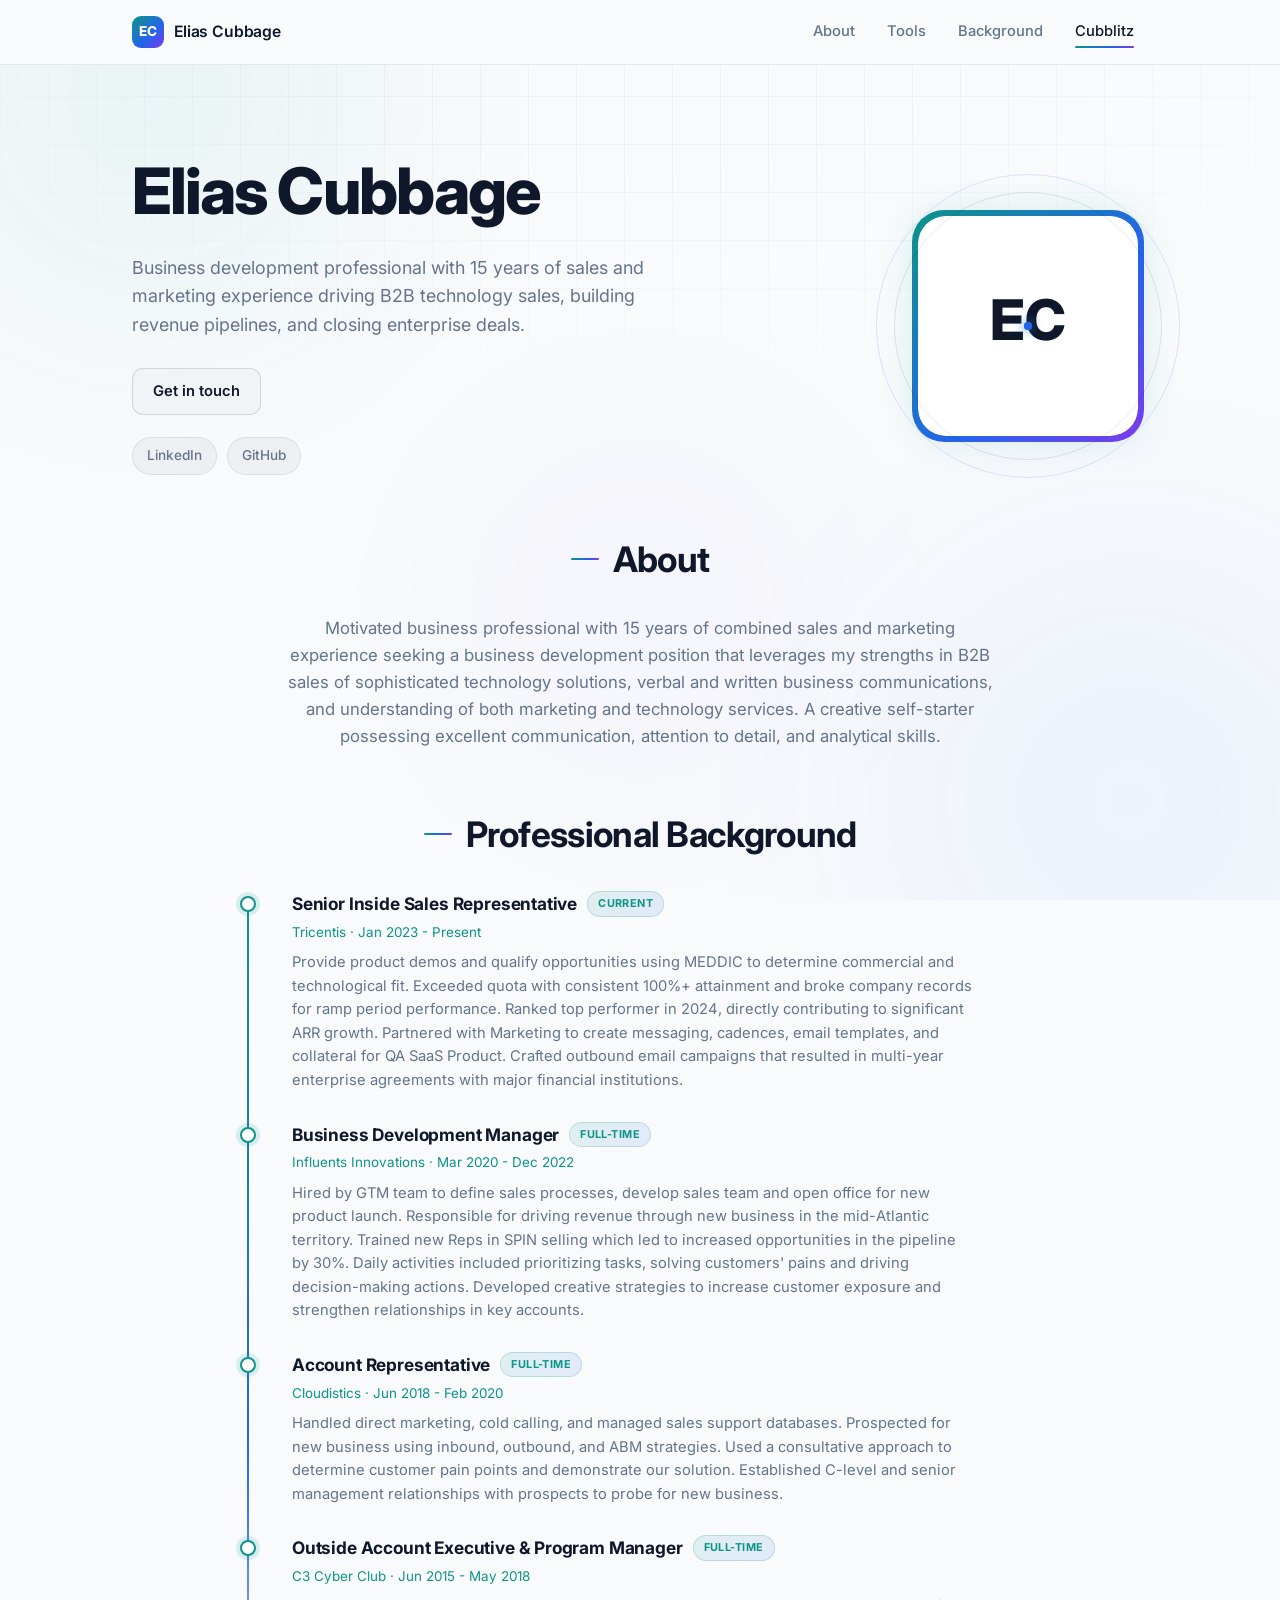
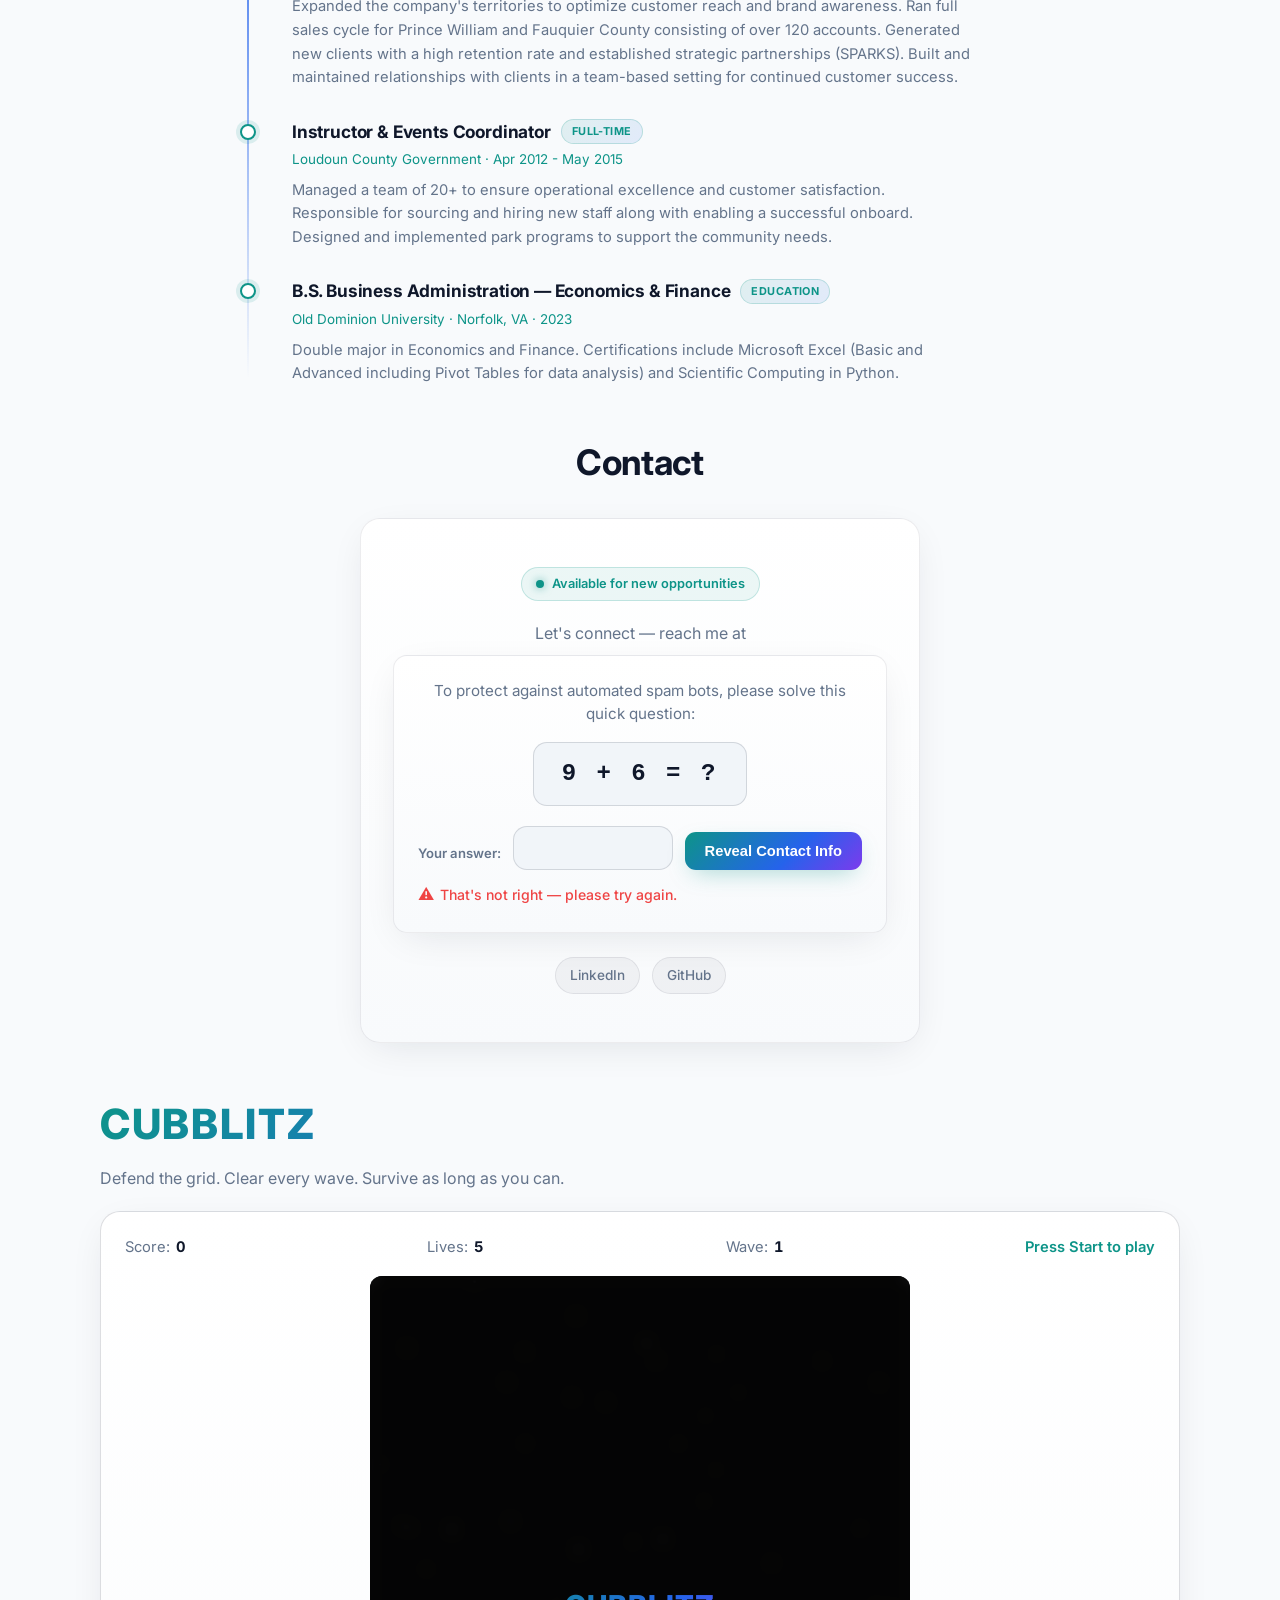
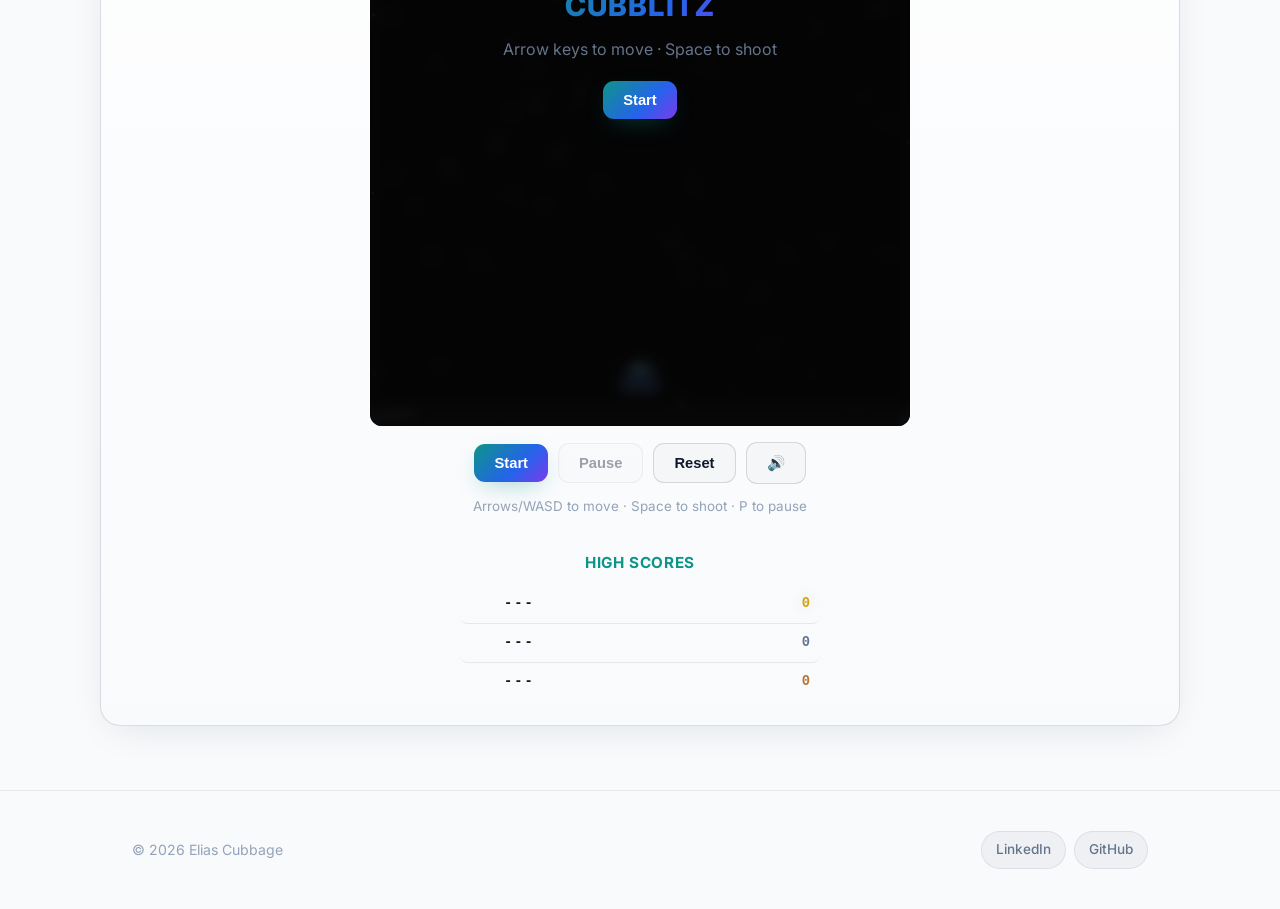
==== index.html @ fbbf0bde "Add Google Analytics 4 traffic tracking with GDPR consent banner - New analytics.js: GA4 tracking in" ====
<!doctype html>
<html lang="en">
<head>
  <meta charset="utf-8" />
  <meta name="viewport" content="width=device-width,initial-scale=1" />
  <meta http-equiv="Cache-Control" content="no-cache, no-store, must-revalidate" />
  <meta http-equiv="Pragma" content="no-cache" />
  <meta http-equiv="Expires" content="0" />
  <title>Elias Cubbage, Business Development & Sales Professional</title>
  <meta name="description" content="Elias Cubbage, business development professional with 15 years of B2B technology sales and marketing experience. Proven track record of quota attainment, pipeline growth, and enterprise deal closing." />
  <meta property="og:title" content="Elias Cubbage, Business Development & Sales Professional" />
  <meta property="og:description" content="Business development professional with 15 years of sales and marketing experience driving B2B technology sales, building revenue pipelines, and closing enterprise deals." />
  <meta property="og:type" content="website" />
  <meta property="og:url" content="https://eliascubbage.com" />
  <meta property="og:locale" content="en_US" />
  <meta name="twitter:card" content="summary" />
  <link rel="icon" type="image/svg+xml" href="data:image/svg+xml,%3Csvg xmlns='http://www.w3.org/2000/svg' viewBox='0 0 32 32'%3E%3Crect width='32' height='32' rx='6' fill='%230d9488'/%3E%3Ctext x='16' y='22' text-anchor='middle' font-family='Inter,system-ui,sans-serif' font-size='16' font-weight='700' fill='%23ffffff'%3EEC%3C/text%3E%3C/svg%3E" />
  <link href="https://fonts.googleapis.com/css2?family=Inter:wght@300;400;500;600;700;800;900&display=swap" rel="stylesheet">
  <script>history.scrollRestoration='manual';window.scrollTo(0,0);</script>
  <link rel="stylesheet" href="styles-cubblitz.css?v=13">
</head>
<body>
  <div class="cursor-dot" id="cursor-dot" aria-hidden="true"></div>
  <div class="cursor-ring" id="cursor-ring" aria-hidden="true"></div>
  <div class="spotlight" id="spotlight" aria-hidden="true"></div>
  <div class="scroll-progress" id="scroll-progress" aria-hidden="true"></div>
  <div class="bg-decor" aria-hidden="true">
    <div class="bg-mesh"></div>
    <div class="bg-glow glow-a"></div>
    <div class="bg-glow glow-b"></div>
    <div class="bg-glow glow-c"></div>
    <div class="bg-grid"></div>
    <div class="bg-noise"></div>
  </div>
  <header class="site-header">
    <div class="container header-inner">
      <a class="brand" href="/">
        <span class="brand-mark">EC</span>
        <span class="brand-name">Elias Cubbage</span>
      </a>
      <button id="nav-toggle" class="nav-toggle" aria-label="Toggle navigation">☰</button>
      <nav id="nav" class="nav">
        <a href="#about" data-nav>About</a>
        <a href="#stack" data-nav>Tools</a>
        <a href="#professional" data-nav>Background</a>
        <a href="#game" data-nav>Cubblitz</a>
      </nav>
    </div>
  </header>
  <main>
    <section class="hero">
      <div class="container hero-inner">
        <div class="hero-content">
          <h1>Elias Cubbage</h1>
          <p class="lead">Business development professional with 15 years of sales and marketing experience driving B2B technology sales, building revenue pipelines, and closing enterprise deals.</p>
          <p class="cta-row">
            <a class="btn ghost magnetic" href="#contact">Get in touch</a>
          </p>
          <p class="links-row">
            <a class="chip" href="https://www.linkedin.com/in/elias-cubbage/" target="_blank" rel="noopener">LinkedIn</a>
            <a class="chip" href="https://github.com/EliasCubbage" target="_blank" rel="noopener">GitHub</a>
          </p>
        </div>
        <div class="hero-visual" aria-hidden="true">
          <div class="monogram-ring">
            <div class="orbit orbit-1"></div>
            <div class="orbit orbit-2"></div>
            <div class="orbit-dot dot-1"></div>
            <div class="orbit-dot dot-2"></div>
            <svg width="220" height="220" viewBox="0 0 220 220" xmlns="http://www.w3.org/2000/svg">
              <rect width="220" height="220" rx="28" fill="#ffffff" />
              <text x="50%" y="50%" dominant-baseline="middle" text-anchor="middle" font-family="Inter, system-ui, -apple-system, 'Segoe UI', Roboto" font-size="56" font-weight="800" fill="#0f172a">EC</text>
            </svg>
          </div>
        </div>
      </div>
    </section>

    <section id="about" class="section container reveal">
      <h2 class="section-title">About</h2>
      <div class="about-grid">
        <div class="about-text">
          <p class="about-lead">Motivated business professional with 15 years of combined sales and marketing experience seeking a business development position that leverages my strengths in B2B sales of sophisticated technology solutions, verbal and written business communications, and understanding of both marketing and technology services. A creative self-starter possessing excellent communication, attention to detail, and analytical skills.</p>
        </div>
      </div>
    </section>

    <section id="professional" class="section container reveal">
      <h2 class="section-title">Professional Background</h2>
      <div class="cv-panel">
        <div class="cv-item">
          <div class="cv-marker"></div>
          <div class="cv-head">
            <h4>Senior Inside Sales Representative</h4>
            <span class="cv-badge">Current</span>
          </div>
          <p class="cv-meta"><em>Tricentis · Jan 2023 - Present</em></p>
          <p>Provide product demos and qualify opportunities using MEDDIC to determine commercial and technological fit. Exceeded quota with consistent 100%+ attainment and broke company records for ramp period performance. Ranked top performer in 2024, directly contributing to significant ARR growth. Partnered with Marketing to create messaging, cadences, email templates, and collateral for QA SaaS Product. Crafted outbound email campaigns that resulted in multi-year enterprise agreements with major financial institutions.</p>
        </div>
        <div class="cv-item">
          <div class="cv-marker"></div>
          <div class="cv-head">
            <h4>Business Development Manager</h4>
            <span class="cv-badge">Full-time</span>
          </div>
          <p class="cv-meta"><em>Influents Innovations · Mar 2020 - Dec 2022</em></p>
          <p>Hired by GTM team to define sales processes, develop sales team and open office for new product launch. Responsible for driving revenue through new business in the mid-Atlantic territory. Trained new Reps in SPIN selling which led to increased opportunities in the pipeline by 30%. Daily activities included prioritizing tasks, solving customers' pains and driving decision-making actions. Developed creative strategies to increase customer exposure and strengthen relationships in key accounts.</p>
        </div>
        <div class="cv-item">
          <div class="cv-marker"></div>
          <div class="cv-head">
            <h4>Account Representative</h4>
            <span class="cv-badge">Full-time</span>
          </div>
          <p class="cv-meta"><em>Cloudistics · Jun 2018 - Feb 2020</em></p>
          <p>Handled direct marketing, cold calling, and managed sales support databases. Prospected for new business using inbound, outbound, and ABM strategies. Used a consultative approach to determine customer pain points and demonstrate our solution. Established C-level and senior management relationships with prospects to probe for new business.</p>
        </div>
        <div class="cv-item">
          <div class="cv-marker"></div>
          <div class="cv-head">
            <h4>Outside Account Executive & Program Manager</h4>
            <span class="cv-badge">Full-time</span>
          </div>
          <p class="cv-meta"><em>C3 Cyber Club · Jun 2015 - May 2018</em></p>
          <p>Expanded the company's territories to optimize customer reach and brand awareness. Ran full sales cycle for Prince William and Fauquier County consisting of over 120 accounts. Generated new clients with a high retention rate and established strategic partnerships (SPARKS). Built and maintained relationships with clients in a team-based setting for continued customer success.</p>
        </div>
        <div class="cv-item">
          <div class="cv-marker"></div>
          <div class="cv-head">
            <h4>Instructor & Events Coordinator</h4>
            <span class="cv-badge">Full-time</span>
          </div>
          <p class="cv-meta"><em>Loudoun County Government · Apr 2012 - May 2015</em></p>
          <p>Managed a team of 20+ to ensure operational excellence and customer satisfaction. Responsible for sourcing and hiring new staff along with enabling a successful onboard. Designed and implemented park programs to support the community needs.</p>
        </div>
        <div class="cv-item">
          <div class="cv-marker"></div>
          <div class="cv-head">
            <h4>B.S. Business Administration — Economics & Finance</h4>
            <span class="cv-badge">Education</span>
          </div>
          <p class="cv-meta"><em>Old Dominion University · Norfolk, VA · 2023</em></p>
          <p>Double major in Economics and Finance. Certifications include Microsoft Excel (Basic and Advanced including Pivot Tables for data analysis) and Scientific Computing in Python.</p>
        </div>
      </div>
    </section>

    <section id="contact" class="section container reveal">
      <h2 class="section-title">Contact</h2>
      <div class="contact-card">
        <div class="contact-status"><span class="status-dot"></span>Available for new opportunities</div>
        <p class="contact-lead">Let's connect — reach me at</p>
        <div id="captcha-gate" class="captcha-gate">
          <p class="captcha-question">To protect against automated spam bots, please solve this quick question:</p>
          <div class="captcha-challenge" aria-live="polite">
            <span id="captcha-problem" class="captcha-problem"></span>
          </div>
          <form id="captcha-form" class="captcha-form" autocomplete="off" aria-label="Captcha verification">
            <label for="captcha-input" class="captcha-label">Your answer:</label>
            <input type="text" id="captcha-input" class="captcha-input" inputmode="numeric" autocomplete="off" aria-required="true" />
            <button type="submit" class="btn primary captcha-submit">Reveal Contact Info</button>
          </form>
          <p id="captcha-error" class="captcha-error" role="alert" hidden>That's not right — please try again.</p>
          <noscript>
            <p class="captcha-noscript">Enable JavaScript to view contact information, or reach out via <a href="https://www.linkedin.com/in/elias-cubbage/" target="_blank" rel="noopener">LinkedIn</a>.</p>
          </noscript>
        </div>
        <div id="contact-info" class="contact-info" hidden>
          <p class="contact-email"><span id="email-reveal"></span></p>
          <p class="contact-phone" id="contact-phone"></p>
        </div>
        <p class="cta-row">
          <a class="chip" href="https://www.linkedin.com/in/elias-cubbage/" target="_blank" rel="noopener">LinkedIn</a>
          <a class="chip" href="https://github.com/EliasCubbage" target="_blank" rel="noopener">GitHub</a>
        </p>
      </div>
    </section>

    <section id="game" class="section container reveal">
      <h2>CUBBLITZ</h2>
      <p>Defend the grid. Clear every wave. Survive as long as you can.</p>
      <div class="game-card">
        <div class="game-info">
          <div>Score: <span id="game-score">0</span></div>
          <div>Lives: <span id="game-lives">5</span></div>
          <div>Wave: <span id="game-level">1</span></div>
          <div id="game-status" class="game-status">Press Start to play</div>
        </div>
        <div class="canvas-wrap">
          <canvas id="game-canvas" width="360" height="500" aria-label="Cubblitz game"></canvas>
          <div id="game-overlay" class="game-overlay">
            <div class="overlay-content">
              <h3 id="overlay-title">CUBBLITZ</h3>
              <p id="overlay-text">Arrow keys to move · Space to shoot</p>
              <button id="overlay-btn" class="btn primary" type="button">Start</button>
            </div>
          </div>
          <div id="upgrade-picker" class="upgrade-picker">
            <div class="upgrade-picker-bg"></div>
            <div class="upgrade-picker-inner">
              <h3 class="upgrade-picker-title">CHOOSE AN UPGRADE</h3>
              <div class="upgrade-cards" id="upgrade-cards">
                <div class="upgrade-card" data-upgrade-idx="0">
                  <div class="upgrade-card-icon" id="uc-icon-0">⚡</div>
                  <div class="upgrade-card-name" id="uc-name-0">Rapid Fire</div>
                  <div class="upgrade-card-desc" id="uc-desc-0">Fire faster</div>
                  <div class="upgrade-card-level" id="uc-level-0"></div>
                </div>
                <div class="upgrade-card" data-upgrade-idx="1">
                  <div class="upgrade-card-icon" id="uc-icon-1">✦</div>
                  <div class="upgrade-card-name" id="uc-name-1">Spread Shot</div>
                  <div class="upgrade-card-desc" id="uc-desc-1">Extra bullets</div>
                  <div class="upgrade-card-level" id="uc-level-1"></div>
                </div>
                <div class="upgrade-card" data-upgrade-idx="2">
                  <div class="upgrade-card-icon" id="uc-icon-2">🛡</div>
                  <div class="upgrade-card-name" id="uc-name-2">Shield</div>
                  <div class="upgrade-card-desc" id="uc-desc-2">+1 shield HP</div>
                  <div class="upgrade-card-level" id="uc-level-2"></div>
                </div>
              </div>
              <p class="upgrade-picker-hint">← → to select · Space to confirm · or click a card</p>
            </div>
          </div>
        </div>
        <div class="game-controls">
          <button id="game-start" class="btn primary" type="button">Start</button>
          <button id="game-pause" class="btn ghost" type="button" disabled>Pause</button>
          <button id="game-reset" class="btn ghost" type="button">Reset</button>
          <button id="game-mute" class="btn ghost" type="button" aria-label="Toggle sound">🔊</button>
        </div>
        <p class="game-instructions">Arrows/WASD to move · Space to shoot · P to pause</p>
        <div class="touch-controls" id="touch-controls">
          <button class="touch-btn" id="touch-left" type="button" aria-label="Move left">◀</button>
          <button class="touch-btn touch-fire" id="touch-fire" type="button" aria-label="Fire">⦿</button>
          <button class="touch-btn" id="touch-right" type="button" aria-label="Move right">▶</button>
        </div>
        <div class="highscores" id="highscores">
          <h3>High Scores</h3>
          <ol id="highscore-list">
            <li><span class="hs-place"></span><span class="hs-initials">---</span><span class="hs-score">0</span></li>
            <li><span class="hs-place"></span><span class="hs-initials">---</span><span class="hs-score">0</span></li>
            <li><span class="hs-place"></span><span class="hs-initials">---</span><span class="hs-score">0</span></li>
          </ol>
        </div>
        <div id="initials-overlay" class="initials-overlay" hidden>
          <div class="initials-dialog">
            <p>New High Score!</p>
            <p>Enter your initials:</p>
            <input type="text" id="initials-input" maxlength="4" pattern="[A-Za-z0-9]{1,4}" autocomplete="off" />
            <button id="initials-submit" class="btn primary" type="button">Save</button>
          </div>
        </div>
      </div>
    </section>
  </main>
  <footer class="site-footer">
    <div class="container footer-inner">
      <p class="footer-copy">© <span id="year"></span> Elias Cubbage</p>
      <p class="footer-links">
        <a class="chip" href="https://www.linkedin.com/in/elias-cubbage/" target="_blank" rel="noopener">LinkedIn</a>
        <a class="chip" href="https://github.com/EliasCubbage" target="_blank" rel="noopener">GitHub</a>
      </p>
    </div>
  </footer>
  <script src="config.js?v=3"></script>
  <script src="app-cubblitz.js?v=8"></script>
  <script src="analytics.js?v=1"></script>
  <script>
    (function() {
      'use strict';

      // Contact info obfuscation (char codes — not in plain HTML)
      var EMAIL_CODES = [101,108,105,97,115,46,99,117,98,98,97,103,101,64,103,109,97,105,108,46,99,111,109];
      var PHONE_CODES = [49,55,48,51,56,54,51,56,53,55,53];

      var emailStr = String.fromCharCode.apply(null, EMAIL_CODES);
      var phoneStr  = String.fromCharCode.apply(null, PHONE_CODES);

      var gate      = document.getElementById('captcha-gate');
      var info      = document.getElementById('contact-info');
      var emailEl   = document.getElementById('email-reveal');
      var phoneEl   = document.getElementById('contact-phone');
      var problemEl = document.getElementById('captcha-problem');
      var inputEl   = document.getElementById('captcha-input');
      var formEl    = document.getElementById('captcha-form');
      var errorEl   = document.getElementById('captcha-error');

      if (!gate || !info) return;

      var captchaA = 0, captchaB = 0, captchaAnswer = 0;

      function generateCaptcha() {
        captchaA = Math.floor(Math.random() * 13) + 3;   // 3–15
        captchaB = Math.floor(Math.random() * 13) + 3;   // 3–15
        captchaAnswer = captchaA + captchaB;
        problemEl.textContent = captchaA + ' + ' + captchaB + ' = ?';
      }

      function revealContact() {
        if (emailEl) {
          emailEl.innerHTML = '<a href="mailto:' + emailStr + '">' + emailStr + '</a>';
        }
        if (phoneEl) {
          var formatted = '(' + phoneStr.substring(1, 4) + ') ' + phoneStr.substring(4, 7) + '-' + phoneStr.substring(7);
          phoneEl.innerHTML = '<a href="tel:+' + phoneStr + '">' + formatted + '</a>';
        }
        gate.setAttribute('hidden', '');
        info.removeAttribute('hidden');
        try { sessionStorage.setItem('captchaPassed', '1'); } catch (e) {}
      }

      function showGate() {
        gate.removeAttribute('hidden');
        info.setAttribute('hidden', '');
        generateCaptcha();
        if (inputEl) { inputEl.value = ''; }
        if (errorEl) errorEl.setAttribute('hidden', '');
      }

      // Check sessionStorage — skip captcha if already passed this session
      try {
        if (sessionStorage.getItem('captchaPassed') === '1') {
          revealContact();
        } else {
          showGate();
        }
      } catch (e) {
        showGate();
      }

      // Form submit handler
      if (formEl) {
        formEl.addEventListener('submit', function(e) {
          e.preventDefault();
          var val = parseInt(inputEl.value.trim(), 10);
          if (val === captchaAnswer) {
            revealContact();
          } else {
            if (errorEl) errorEl.removeAttribute('hidden');
            generateCaptcha();
            if (inputEl) { inputEl.value = ''; inputEl.focus({preventScroll:true}); }
          }
        });
      }
    })();
  </script>
</body>
</html>
---- styles-cubblitz.css ----
/* ============================================================
   Elias Cubbage — Portfolio
   Bright, professional light theme with teal→blue accent
   Enhanced: scroll progress, stats, filters, marquee
   ============================================================ */

:root{
  --bg:#f8fafc;
  --bg-2:#f1f5f9;
  --card:#ffffff;
  --card-2:#f8fafc;
  --muted:#64748b;
  --muted-2:#94a3b8;
  --text:#0f172a;
  --accent:#0d9488;
  --accent-2:#2563eb;
  --accent-3:#7c3aed;
  --accent-grad:linear-gradient(135deg,#0d9488 0%,#2563eb 60%,#7c3aed 100%);
  --accent-grad-soft:linear-gradient(135deg,rgba(13,148,136,0.1),rgba(37,99,235,0.1));
  --border:rgba(15,23,42,0.08);
  --border-strong:rgba(15,23,42,0.14);
  --radius:14px;
  --radius-lg:20px;
  --shadow:0 10px 40px -12px rgba(15,23,42,0.12);
  --shadow-glow:0 0 40px -8px rgba(13,148,136,0.2);
  --ease:cubic-bezier(0.22,1,0.36,1);
}

*{box-sizing:border-box}
html{scroll-behavior:smooth}
html,body{height:100%}
body{
  margin:0;
  font-family:Inter,system-ui,-apple-system,'Segoe UI',Roboto,Helvetica,Arial;
  background:var(--bg);
  color:var(--text);
  line-height:1.6;
  -webkit-font-smoothing:antialiased;
  text-rendering:optimizeLegibility;
  overflow-x:hidden;
}

/* ===== Scroll progress bar ===== */
.scroll-progress{
  position:fixed;top:0;left:0;height:3px;width:0;z-index:100;
  background:var(--accent-grad);
  box-shadow:0 0 12px rgba(13,148,136,0.5);
  transition:width 0.1s linear;
}

/* ===== Background decoration ===== */
.bg-decor{position:fixed;inset:0;z-index:-1;pointer-events:none;overflow:hidden}
.bg-glow{position:absolute;border-radius:50%;filter:blur(120px);opacity:0.4}
.glow-a{width:600px;height:600px;top:-200px;left:-150px;background:radial-gradient(circle,rgba(13,148,136,0.25),transparent 70%);animation:floatA 18s ease-in-out infinite}
.glow-b{width:700px;height:700px;bottom:-250px;right:-200px;background:radial-gradient(circle,rgba(37,99,235,0.22),transparent 70%);animation:floatB 22s ease-in-out infinite}
.glow-c{width:500px;height:500px;top:40%;left:50%;transform:translateX(-50%);background:radial-gradient(circle,rgba(124,58,237,0.12),transparent 70%);animation:floatC 26s ease-in-out infinite}
.bg-grid{position:absolute;inset:0;background-image:linear-gradient(rgba(15,23,42,0.04) 1px,transparent 1px),linear-gradient(90deg,rgba(15,23,42,0.04) 1px,transparent 1px);background-size:48px 48px;mask-image:radial-gradient(ellipse 80% 60% at 50% 0%,#000 30%,transparent 80%);-webkit-mask-image:radial-gradient(ellipse 80% 60% at 50% 0%,#000 30%,transparent 80%)}
@keyframes floatA{0%,100%{transform:translate(0,0)}50%{transform:translate(60px,40px)}}
@keyframes floatB{0%,100%{transform:translate(0,0)}50%{transform:translate(-50px,-30px)}}
@keyframes floatC{0%,100%{transform:translate(-50%,0)}50%{transform:translate(-50%,-40px)}}

/* ===== Layout ===== */
.container{max-width:1080px;margin:0 auto;padding:0 32px}
.section{padding:24px 0}
@media (max-width:600px){.section{padding:16px 0}.container{padding:0 20px}}

/* ===== Header ===== */
.site-header{
  position:sticky;top:0;z-index:50;
  background:#f8fafc;
  border-bottom:1px solid var(--border);
}
.header-inner{display:flex;align-items:center;justify-content:space-between;height:64px}
.brand{display:flex;align-items:center;gap:10px;text-decoration:none;color:var(--text)}
.brand-mark{
  display:inline-flex;align-items:center;justify-content:center;
  width:32px;height:32px;border-radius:9px;
  background:var(--accent-grad);color:#fff;font-weight:800;font-size:0.85rem;letter-spacing:0.5px;
}
.brand-name{font-weight:600;font-size:0.98rem;letter-spacing:-0.01em}
@media (max-width:520px){.brand-name{display:none}}

.nav{display:flex;gap:4px;align-items:center}
.nav a{
  position:relative;color:var(--muted);text-decoration:none;font-size:0.92rem;font-weight:500;
  padding:8px 14px;border-radius:8px;transition:color 0.25s var(--ease),background 0.25s var(--ease);
}
.nav a:hover{color:var(--text);background:rgba(15,23,42,0.05)}
.nav a::after{content:"";position:absolute;left:14px;right:14px;bottom:4px;height:1.5px;background:var(--accent-grad);transform:scaleX(0);transform-origin:left;transition:transform 0.3s var(--ease);border-radius:2px}
.nav a:hover::after{transform:scaleX(1)}
.nav a.active{color:var(--text)}
.nav a.active::after{transform:scaleX(1)}
.nav-toggle{display:none;background:transparent;border:0;color:var(--muted);font-size:1.4rem;cursor:pointer;padding:4px 8px;border-radius:8px}
.nav-toggle:hover{color:var(--text);background:rgba(15,23,42,0.05)}

/* ===== Hero ===== */
.hero{padding:88px 0 24px}
.hero-inner{display:flex;gap:48px;align-items:center}
.hero-content{flex:1;min-width:0}
.hero h1{
  font-size:clamp(2.4rem,6vw,4rem);font-weight:800;letter-spacing:-0.03em;line-height:1.2;
  margin:0 0 24px;
  color:#0f172a;
}
.lead{color:var(--muted);font-size:1.12rem;max-width:540px;margin:0 0 28px}
.cta-row{display:flex;gap:12px;flex-wrap:wrap;margin:0 0 22px}
.links-row{display:flex;gap:10px;flex-wrap:wrap;margin:0 0 24px}

/* ===== Buttons & chips ===== */
.btn{
  display:inline-flex;align-items:center;justify-content:center;
  padding:11px 20px;border-radius:11px;
  background:transparent;color:var(--text);text-decoration:none;font-weight:600;font-size:0.92rem;
  border:1px solid var(--border-strong);cursor:pointer;
  transition:transform 0.2s var(--ease),background 0.25s var(--ease),border-color 0.25s var(--ease),box-shadow 0.25s var(--ease);
}
.btn:hover{transform:translateY(-2px);border-color:rgba(15,23,42,0.22);background:rgba(15,23,42,0.04)}
.btn.primary{
  background:var(--accent-grad);border:0;color:#fff;font-weight:700;
  box-shadow:0 8px 24px -8px rgba(13,148,136,0.4);
}
.btn.primary:hover{box-shadow:0 12px 32px -8px rgba(13,148,136,0.55);transform:translateY(-2px)}
.btn.ghost{border:1px solid var(--border-strong);background:rgba(15,23,42,0.02)}
.btn:disabled{opacity:0.4;cursor:not-allowed;transform:none}
.chip{
  display:inline-flex;align-items:center;
  padding:7px 14px;border-radius:999px;
  background:rgba(15,23,42,0.04);border:1px solid var(--border);
  color:var(--muted);text-decoration:none;font-size:0.85rem;font-weight:500;
  transition:color 0.25s var(--ease),border-color 0.25s var(--ease),background 0.25s var(--ease),transform 0.2s var(--ease);
}
.chip:hover{color:var(--text);border-color:rgba(13,148,136,0.4);background:rgba(13,148,136,0.06);transform:translateY(-1px)}

/* magnetic buttons */
.magnetic{transition:transform 0.2s var(--ease)}

/* ===== Hero visual ===== */
.hero-visual{flex:0 0 240px;display:flex;align-items:center;justify-content:center}
.monogram-ring{position:relative;border-radius:32px;padding:6px;background:var(--accent-grad);box-shadow:var(--shadow-glow);animation:pulseRing 6s ease-in-out infinite}
.monogram-ring svg{display:block;border-radius:26px}
.orbit{position:absolute;border-radius:50%;border:1px solid rgba(15,23,42,0.1);pointer-events:none}
.orbit-1{inset:-18px;animation:spin 16s linear infinite}
.orbit-2{inset:-36px;border-color:rgba(37,99,235,0.15);animation:spin 24s linear infinite reverse}
.orbit-dot{position:absolute;top:50%;left:50%;width:8px;height:8px;margin:-4px 0 0 -4px;border-radius:50%;background:var(--accent);box-shadow:0 0 12px rgba(13,148,136,0.6)}
.dot-1{animation:orbitSpin1 16s linear infinite}
.dot-2{background:var(--accent-2);box-shadow:0 0 12px rgba(37,99,235,0.6);animation:orbitSpin2 24s linear infinite reverse}
@keyframes spin{to{transform:rotate(360deg)}}
@keyframes orbitSpin1{from{transform:rotate(0deg) translateX(128px) rotate(0deg)}to{transform:rotate(360deg) translateX(128px) rotate(-360deg)}}
@keyframes orbitSpin2{from{transform:rotate(0deg) translateX(146px) rotate(0deg)}to{transform:rotate(360deg) translateX(146px) rotate(-360deg)}}
@keyframes pulseRing{0%,100%{box-shadow:0 0 40px -8px rgba(13,148,136,0.2)}50%{box-shadow:0 0 60px -6px rgba(37,99,235,0.3)}}
@media (max-width:800px){.hero-visual{flex:0 0 180px}.monogram-ring svg{width:180px;height:180px}}
@media (max-width:520px){.hero-visual{flex:0 0 140px}.monogram-ring svg{width:140px;height:140px}.orbit-1{inset:-12px}.orbit-2{inset:-24px}}

/* ===== Section titles ===== */
.section-title{
  font-size:clamp(1.6rem,3.5vw,2.2rem);font-weight:700;letter-spacing:-0.02em;
  margin:0 0 28px;display:flex;align-items:center;gap:14px;
}
.section-title::before{content:"";width:28px;height:2px;border-radius:2px;background:var(--accent-grad);flex:0 0 28px}

/* ===== Stats band ===== */
.stats-band{
  display:grid;grid-template-columns:repeat(4,1fr);gap:16px;
  padding:0 32px 8px;
}
.stat-card{
  display:flex;flex-direction:column;gap:4px;
  padding:22px 20px;border-radius:var(--radius);
  background:linear-gradient(180deg,var(--card),var(--card-2));
  border:1px solid var(--border);
  box-shadow:var(--shadow);
  transition:transform 0.3s var(--ease),border-color 0.3s var(--ease),box-shadow 0.3s var(--ease);
}
.stat-card:hover{transform:translateY(-4px);border-color:rgba(13,148,136,0.25);box-shadow:0 14px 48px -12px rgba(15,23,42,0.18)}
.stat-num{font-size:clamp(1.6rem,3vw,2.2rem);font-weight:800;letter-spacing:-0.02em;background:var(--accent-grad);-webkit-background-clip:text;background-clip:text;-webkit-text-fill-color:transparent;font-variant-numeric:tabular-nums}
.stat-label{font-size:0.92rem;font-weight:600;color:var(--text)}
.stat-sub{font-size:0.78rem;color:var(--muted-2)}
@media (max-width:760px){.stats-band{grid-template-columns:repeat(2,1fr)}}
@media (max-width:440px){.stats-band{grid-template-columns:1fr}}

/* ===== About ===== */
#about{display:flex;flex-direction:column;justify-content:center;align-items:center;padding:8px 0}
.about-grid{display:grid;grid-template-columns:1fr;gap:40px;align-items:start;max-width:800px;margin:0 auto}
@media (max-width:860px){.about-grid{grid-template-columns:1fr;gap:28px}}
.about-lead{color:var(--muted);font-size:1.05rem;max-width:720px;margin:0 auto 24px;text-align:center}
.about-text{text-align:center}
.skills{display:flex;gap:10px;flex-wrap:wrap;list-style:none;padding:0;margin:0}
.skills li{
  display:inline-flex;align-items:center;gap:8px;
  padding:8px 14px;border-radius:10px;
  background:var(--card);border:1px solid var(--border);
  color:var(--text);font-size:0.88rem;font-weight:500;
  box-shadow:0 2px 8px -4px rgba(15,23,42,0.08);
  transition:border-color 0.25s var(--ease),transform 0.2s var(--ease),box-shadow 0.25s var(--ease);
}
.skills li:hover{border-color:rgba(13,148,136,0.35);transform:translateY(-2px);box-shadow:0 6px 16px -4px rgba(13,148,136,0.2)}
.skill-dot{width:7px;height:7px;border-radius:50%;background:var(--accent-grad);box-shadow:0 0 8px rgba(13,148,136,0.4)}


/* ===== Tech Stack ===== */
.marquee{overflow:hidden;margin:0 0 32px;mask-image:linear-gradient(90deg,transparent,#000 8%,#000 92%,transparent);-webkit-mask-image:linear-gradient(90deg,transparent,#000 8%,#000 92%,transparent)}
.marquee-track{display:flex;align-items:center;gap:18px;width:max-content;animation:marquee 28s linear infinite}
.marquee-item{font-size:1.1rem;font-weight:700;color:var(--muted);white-space:nowrap;letter-spacing:-0.01em}
.marquee-dot{color:var(--accent);font-size:0.9rem}
@keyframes marquee{to{transform:translateX(-50%)}}
.stack-grid{display:grid;grid-template-columns:repeat(4,1fr);gap:16px}
.stack-col{padding:22px 20px;border-radius:var(--radius);background:linear-gradient(180deg,var(--card),var(--card-2));border:1px solid var(--border);box-shadow:var(--shadow);transition:border-color 0.3s var(--ease),transform 0.3s var(--ease),box-shadow 0.3s var(--ease)}
.stack-col:hover{border-color:rgba(13,148,136,0.25);transform:translateY(-4px);box-shadow:0 14px 48px -12px rgba(15,23,42,0.18)}
.stack-col-title{margin:0 0 14px;font-size:0.82rem;font-weight:700;letter-spacing:0.08em;text-transform:uppercase;color:var(--accent)}
.stack-list{list-style:none;padding:0;margin:0;display:flex;flex-direction:column;gap:8px}
.stack-list li{display:flex;align-items:center;gap:8px;font-size:0.9rem;color:var(--text)}
.stack-list li::before{content:"";width:5px;height:5px;border-radius:50%;background:var(--accent-grad);flex:0 0 5px}
@media (max-width:760px){.stack-grid{grid-template-columns:repeat(2,1fr)}}
@media (max-width:440px){.stack-grid{grid-template-columns:1fr}}

/* ===== Professional Background (CV timeline) ===== */
#professional{text-align:center}
#professional .section-title{justify-content:center}
.cv-panel{position:relative;padding-left:28px;max-width:800px;margin:0 auto;text-align:left}
.cv-panel::before{content:"";position:absolute;left:7px;top:8px;bottom:8px;width:2px;background:linear-gradient(180deg,var(--accent),var(--accent-2),transparent);border-radius:2px}
.cv-item{position:relative;padding:0 0 28px 24px}
.cv-item:last-child{padding-bottom:0}
.cv-marker{position:absolute;left:-28px;top:6px;width:16px;height:16px;border-radius:50%;background:var(--card);border:2px solid var(--accent);box-shadow:0 0 0 4px rgba(13,148,136,0.12);transition:box-shadow 0.3s var(--ease),border-color 0.3s var(--ease)}
.cv-item:hover .cv-marker{border-color:var(--accent-2);box-shadow:0 0 0 6px rgba(37,99,235,0.15),0 0 16px rgba(37,99,235,0.3)}
.cv-head{display:flex;align-items:center;gap:10px;flex-wrap:wrap;margin:0 0 4px}
.cv-head h4{margin:0;font-size:1.08rem;font-weight:700;letter-spacing:-0.01em}
.cv-badge{padding:3px 10px;border-radius:999px;font-size:0.68rem;font-weight:700;letter-spacing:0.04em;text-transform:uppercase;background:var(--accent-grad-soft);border:1px solid rgba(13,148,136,0.2);color:var(--accent)}
.cv-meta{margin:0 0 8px;color:var(--accent);font-size:0.84rem}
.cv-meta em{font-style:normal}
.cv-item p:not(.cv-meta){margin:0;color:var(--muted);font-size:0.92rem;max-width:680px}

/* ===== Contact ===== */
#contact .section-title{justify-content:center;text-align:center}
#contact .section-title::before{display:none}
.contact-card{
  text-align:center;padding:48px 32px;border-radius:var(--radius-lg);
  background:linear-gradient(180deg,var(--card),var(--card-2));
  border:1px solid var(--border);box-shadow:var(--shadow);
  max-width:560px;margin:0 auto;
}
.contact-status{display:inline-flex;align-items:center;gap:8px;margin:0 0 20px;padding:6px 14px;border-radius:999px;background:rgba(13,148,136,0.08);border:1px solid rgba(13,148,136,0.2);font-size:0.8rem;font-weight:600;color:var(--accent)}
.status-dot{width:8px;height:8px;border-radius:50%;background:var(--accent);box-shadow:0 0 8px rgba(13,148,136,0.6);animation:statusPulse 2s ease-in-out infinite}
@keyframes statusPulse{0%,100%{opacity:1;transform:scale(1)}50%{opacity:0.6;transform:scale(0.85)}}
.contact-lead{margin:0 0 8px;color:var(--muted);font-size:1rem}
.contact-email{margin:0 0 24px;font-size:1.4rem;font-weight:700}
.contact-email a{color:var(--accent);text-decoration:none;transition:color 0.25s var(--ease)}
.contact-email a:hover{color:var(--accent-2)}
.contact-phone{margin:0 0 24px;font-size:1.1rem;font-weight:600}
.contact-phone a{color:var(--text);text-decoration:none;transition:color 0.25s var(--ease)}
.contact-phone a:hover{color:var(--accent)}
.contact-card .cta-row{justify-content:center;margin:0}

/* ===== Captcha Gate ===== */
.captcha-gate{
  padding:24px;
  border-radius:var(--radius);
  background:linear-gradient(180deg,var(--card),var(--card-2));
  border:1px solid var(--border);
  box-shadow:var(--shadow);
  max-width:560px;
  margin:0 auto 24px;
}
.captcha-question{
  margin:0 0 16px;
  color:var(--muted);
  font-size:0.95rem;
  line-height:1.5;
}
.captcha-challenge{
  margin:0 0 20px;
  text-align:center;
}
.captcha-problem{
  display:inline-block;
  padding:12px 28px;
  background:var(--bg-2);
  border:1px solid var(--border-strong);
  border-radius:var(--radius);
  font-size:1.5rem;
  font-weight:700;
  color:var(--text);
  font-family:ui-monospace,'SF Mono',Menlo,monospace;
  letter-spacing:3px;
}
.captcha-form{
  display:flex;
  gap:12px;
  flex-wrap:wrap;
  align-items:end;
}
.captcha-label{
  display:block;
  margin:0 0 6px;
  font-size:0.82rem;
  font-weight:600;
  color:var(--muted);
}
.captcha-input{
  flex:1;
  min-width:120px;
  padding:11px 16px;
  border:1px solid var(--border-strong);
  border-radius:var(--radius);
  background:var(--bg-2);
  color:var(--text);
  font-size:1.1rem;
  font-family:ui-monospace,'SF Mono',Menlo,monospace;
  font-weight:600;
  text-align:center;
  letter-spacing:2px;
  transition:border-color 0.25s var(--ease),box-shadow 0.25s var(--ease);
}
.captcha-input:focus{
  outline:none;
  border-color:var(--accent);
  box-shadow:0 0 0 4px rgba(13,148,136,0.12);
}
.captcha-submit{
  flex:0 0 auto;
}
.captcha-error{
  margin:12px 0 0;
  color:#ef4444;
  font-size:0.88rem;
  font-weight:500;
  display:flex;
  align-items:center;
  gap:6px;
}
.captcha-error::before{
  content:"⚠";
  font-size:1rem;
}
.captcha-noscript{
  margin:0;
  color:var(--muted);
  font-size:0.9rem;
}
.captcha-noscript a{color:var(--accent)}

/* ===== Footer ===== */
.site-footer{padding:40px 0;border-top:1px solid var(--border);margin-top:40px}
.footer-inner{display:flex;align-items:center;justify-content:space-between;gap:16px;flex-wrap:wrap}
.footer-copy{margin:0;color:var(--muted-2);font-size:0.88rem}
.footer-links{display:flex;gap:8px;margin:0}

/* ===== Game ===== */
#game h2{font-size:clamp(1.8rem,4vw,2.6rem);font-weight:800;letter-spacing:0.04em;margin:0 0 8px;background:var(--accent-grad);-webkit-background-clip:text;background-clip:text;-webkit-text-fill-color:transparent}
#game > p{color:var(--muted);margin:0 0 20px}
.game-card{
  margin-top:16px;padding:24px;border:1px solid var(--border-strong);border-radius:var(--radius-lg);
  background:linear-gradient(180deg,var(--card),var(--card-2));box-shadow:var(--shadow);
  display:flex;flex-direction:column;align-items:center;
}
.game-info{display:flex;gap:24px;flex-wrap:wrap;align-items:center;justify-content:space-between;color:var(--muted);font-size:0.92rem;margin-bottom:16px;width:100%}
.game-info > div{display:inline-flex;align-items:center;gap:6px}
.game-info span{color:var(--text);font-weight:700;font-variant-numeric:tabular-nums}
.game-status{color:var(--accent);font-weight:600}
.canvas-wrap{position:relative;width:100%;max-width:540px}
#game-canvas{display:block;width:100%;height:auto;aspect-ratio:540/750;background:#050506;border:1px solid var(--border-strong);border-radius:12px;image-rendering:crisp-edges}
.game-overlay{position:absolute;inset:0;display:none;align-items:center;justify-content:center;background:rgba(5,5,6,0.82);backdrop-filter:blur(6px);border-radius:12px}
.game-overlay.open{display:flex}
.overlay-content{text-align:center;padding:24px}
.overlay-content h3{margin:0 0 8px;font-size:1.8rem;font-weight:800;letter-spacing:0.04em;background:var(--accent-grad);-webkit-background-clip:text;background-clip:text;-webkit-text-fill-color:transparent}
.overlay-content p{margin:0 0 18px;color:var(--muted)}
.game-controls{display:flex;gap:10px;flex-wrap:wrap;align-items:center;margin-top:16px;justify-content:center}
.game-instructions{margin-top:12px;color:var(--muted-2);text-align:center;font-size:0.84rem}

/* touch controls */
.touch-controls{display:none;gap:12px;margin-top:14px;width:100%;max-width:360px;justify-content:space-between}
.touch-btn{flex:1;padding:16px 0;background:var(--card);border:1px solid var(--border-strong);border-radius:12px;color:var(--text);font-size:1.4rem;cursor:pointer;user-select:none;-webkit-user-select:none}
.touch-btn:active{background:rgba(13,148,136,0.12);border-color:var(--accent)}
.touch-fire{flex:1.4;color:var(--accent)}
@media (max-width:700px){.touch-controls{display:flex}}

/* high scores table */
.highscores{width:100%;max-width:360px;margin-top:20px;text-align:center}
.highscores h3{margin:0 0 10px;font-size:0.95rem;color:var(--accent);letter-spacing:0.04em;text-transform:uppercase}
#highscore-list{list-style:none;padding:0;margin:0;text-align:left;font-size:0.86rem;color:var(--muted)}
#highscore-list li{display:flex;gap:12px;align-items:center;padding:8px 10px;border-bottom:1px solid var(--border);border-radius:8px;transition:background 0.2s var(--ease)}
#highscore-list li:hover{background:rgba(15,23,42,0.03)}
#highscore-list li:last-child{border-bottom:0}
.hs-place{min-width:22px;color:var(--muted-2);font-weight:700;font-size:0.8rem}
.hs-initials{flex:0 0 52px;font-family:ui-monospace,'SF Mono',Menlo,monospace;font-weight:700;letter-spacing:2px;color:var(--text)}
.hs-score{flex:1;text-align:right;font-family:ui-monospace,'SF Mono',Menlo,monospace;color:var(--text);font-weight:600}
#highscore-list li:first-child .hs-score{color:#d4a017;text-shadow:0 0 12px rgba(212,160,23,0.3)}
#highscore-list li:nth-child(2) .hs-score{color:#64748b}
#highscore-list li:nth-child(3) .hs-score{color:#b87333}

/* ===== Upgrade Picker ===== */
.upgrade-picker{
  position:absolute;inset:0;z-index:20;
  display:none;align-items:center;justify-content:center;
  border-radius:12px;
}
.upgrade-picker.open{display:flex;pointer-events:auto}
.upgrade-picker-bg{
  position:absolute;inset:0;
  background:rgba(5,5,6,0.85);backdrop-filter:blur(6px);
  border-radius:12px;
  pointer-events:none;
}
.upgrade-picker-inner{pointer-events:auto}
.upgrade-card{cursor:pointer;pointer-events:auto}
.upgrade-picker-inner{
  position:relative;z-index:1;
  text-align:center;padding:20px 16px;width:100%;
}
.upgrade-picker-title{
  margin:0 0 16px;font-size:1.1rem;font-weight:800;letter-spacing:0.06em;
  color:#fff;text-shadow:0 0 20px rgba(13,148,136,0.5);
}
.upgrade-cards{
  display:flex;gap:8px;justify-content:center;margin:0 0 12px;
}
.upgrade-card{
  flex:1;max-width:140px;min-width:0;
  padding:14px 8px;border-radius:12px;
  background:rgba(15,23,42,0.6);border:1px solid rgba(255,255,255,0.08);
  cursor:pointer;text-align:center;
  transition:transform 0.25s cubic-bezier(0.22,1,0.36,1),border-color 0.25s ease,box-shadow 0.25s ease;
  user-select:none;-webkit-user-select:none;
}
.upgrade-card:hover{
  transform:translateY(-6px);
  border-color:rgba(13,148,136,0.5);
  box-shadow:0 8px 24px -4px rgba(13,148,136,0.3),inset 0 0 30px rgba(13,148,136,0.05);
}
.upgrade-card:active{transform:translateY(-2px)}
.upgrade-card.selected{
  border-color:rgba(13,148,136,0.8);
  box-shadow:0 8px 24px -4px rgba(13,148,136,0.5),inset 0 0 30px rgba(13,148,136,0.1);
  transform:translateY(-6px);
}
.upgrade-card.selected .upgrade-card-icon{
  filter:drop-shadow(0 0 12px rgba(13,148,136,0.6));
}
.upgrade-card-icon{
  font-size:2rem;line-height:1;margin:0 0 6px;
  filter:drop-shadow(0 0 8px rgba(255,255,255,0.2));
}
.upgrade-card-name{
  font-size:0.78rem;font-weight:700;color:#fff;letter-spacing:0.02em;
  margin:0 0 3px;
}
.upgrade-card-desc{
  font-size:0.65rem;color:rgba(255,255,255,0.5);margin:0 0 6px;
  line-height:1.3;
}
.upgrade-card-level{
  display:flex;gap:3px;justify-content:center;
}
.upgrade-card-level .dot{
  width:6px;height:6px;border-radius:50%;
  background:rgba(255,255,255,0.15);transition:background 0.3s ease;
}
.upgrade-card-level .dot.filled{background:var(--accent);box-shadow:0 0 6px rgba(13,148,136,0.5)}
.upgrade-card-level .dot.filled-max{background:#ffd700;box-shadow:0 0 6px rgba(255,215,0,0.5)}
.upgrade-picker-hint{
  margin:0;font-size:0.7rem;color:rgba(255,255,255,0.3);
  letter-spacing:0.03em;
}
@media (max-width:400px){
  .upgrade-card{padding:10px 6px}
  .upgrade-card-icon{font-size:1.5rem}
  .upgrade-card-name{font-size:0.7rem}
  .upgrade-card-desc{font-size:0.6rem}
}

/* initials entry overlay */
.initials-overlay{position:fixed;inset:0;z-index:100;display:none;align-items:center;justify-content:center;background:rgba(15,23,42,0.5);backdrop-filter:blur(8px)}
.initials-overlay.open{display:flex}
.initials-dialog{background:var(--card);border:1px solid var(--border-strong);border-radius:var(--radius-lg);padding:32px;text-align:center;max-width:320px;box-shadow:var(--shadow)}
.initials-dialog p{margin:0 0 12px;color:var(--text)}
.initials-dialog p:first-child{color:var(--accent);font-weight:700;letter-spacing:0.04em;text-transform:uppercase;font-size:0.85rem}
.initials-dialog input{background:var(--bg-2);border:1px solid var(--border-strong);border-radius:10px;color:var(--text);font-family:ui-monospace,'SF Mono',Menlo,monospace;font-size:1.6rem;font-weight:700;letter-spacing:8px;text-align:center;text-transform:uppercase;padding:10px 12px;width:100%;max-width:140px;outline:none;transition:border-color 0.25s var(--ease),box-shadow 0.25s var(--ease)}
.initials-dialog input:focus{border-color:var(--accent);box-shadow:0 0 0 4px rgba(13,148,136,0.12)}
.initials-dialog .btn{margin-top:16px;width:100%}

/* ===== Scroll reveal ===== */
.reveal{opacity:0;transform:translateY(28px);transition:opacity 0.7s var(--ease),transform 0.7s var(--ease)}
.reveal.visible{opacity:1;transform:translateY(0)}

/* ===== Focus styles ===== */
:focus-visible{outline:2px solid rgba(13,148,136,0.5);outline-offset:3px;border-radius:4px}

/* ===== Responsive ===== */
@media (max-width:800px){
  .hero-inner{flex-direction:column-reverse;gap:32px;text-align:center}
  .hero-content{display:flex;flex-direction:column;align-items:center}
  .lead{margin-left:auto;margin-right:auto}
  .cta-row,.links-row{justify-content:center}
}
@media (max-width:680px){
  .nav{display:none;flex-direction:column;gap:4px;position:absolute;top:64px;left:0;right:0;background:rgba(248,250,252,0.96);backdrop-filter:blur(14px);border-bottom:1px solid var(--border);padding:12px 20px}
  .nav-toggle{display:inline-block}
  .nav.open{display:flex}
  .nav a{padding:12px 14px}
  .nav a::after{display:none}
  .footer-inner{flex-direction:column;text-align:center}
}

/* ===== Reduced motion ===== */
@media (prefers-reduced-motion:reduce){
  *{animation-duration:0.01ms !important;animation-iteration-count:1 !important;transition-duration:0.01ms !important;scroll-behavior:auto !important}
  .reveal{opacity:1;transform:none}
  .marquee-track{animation:none}
}
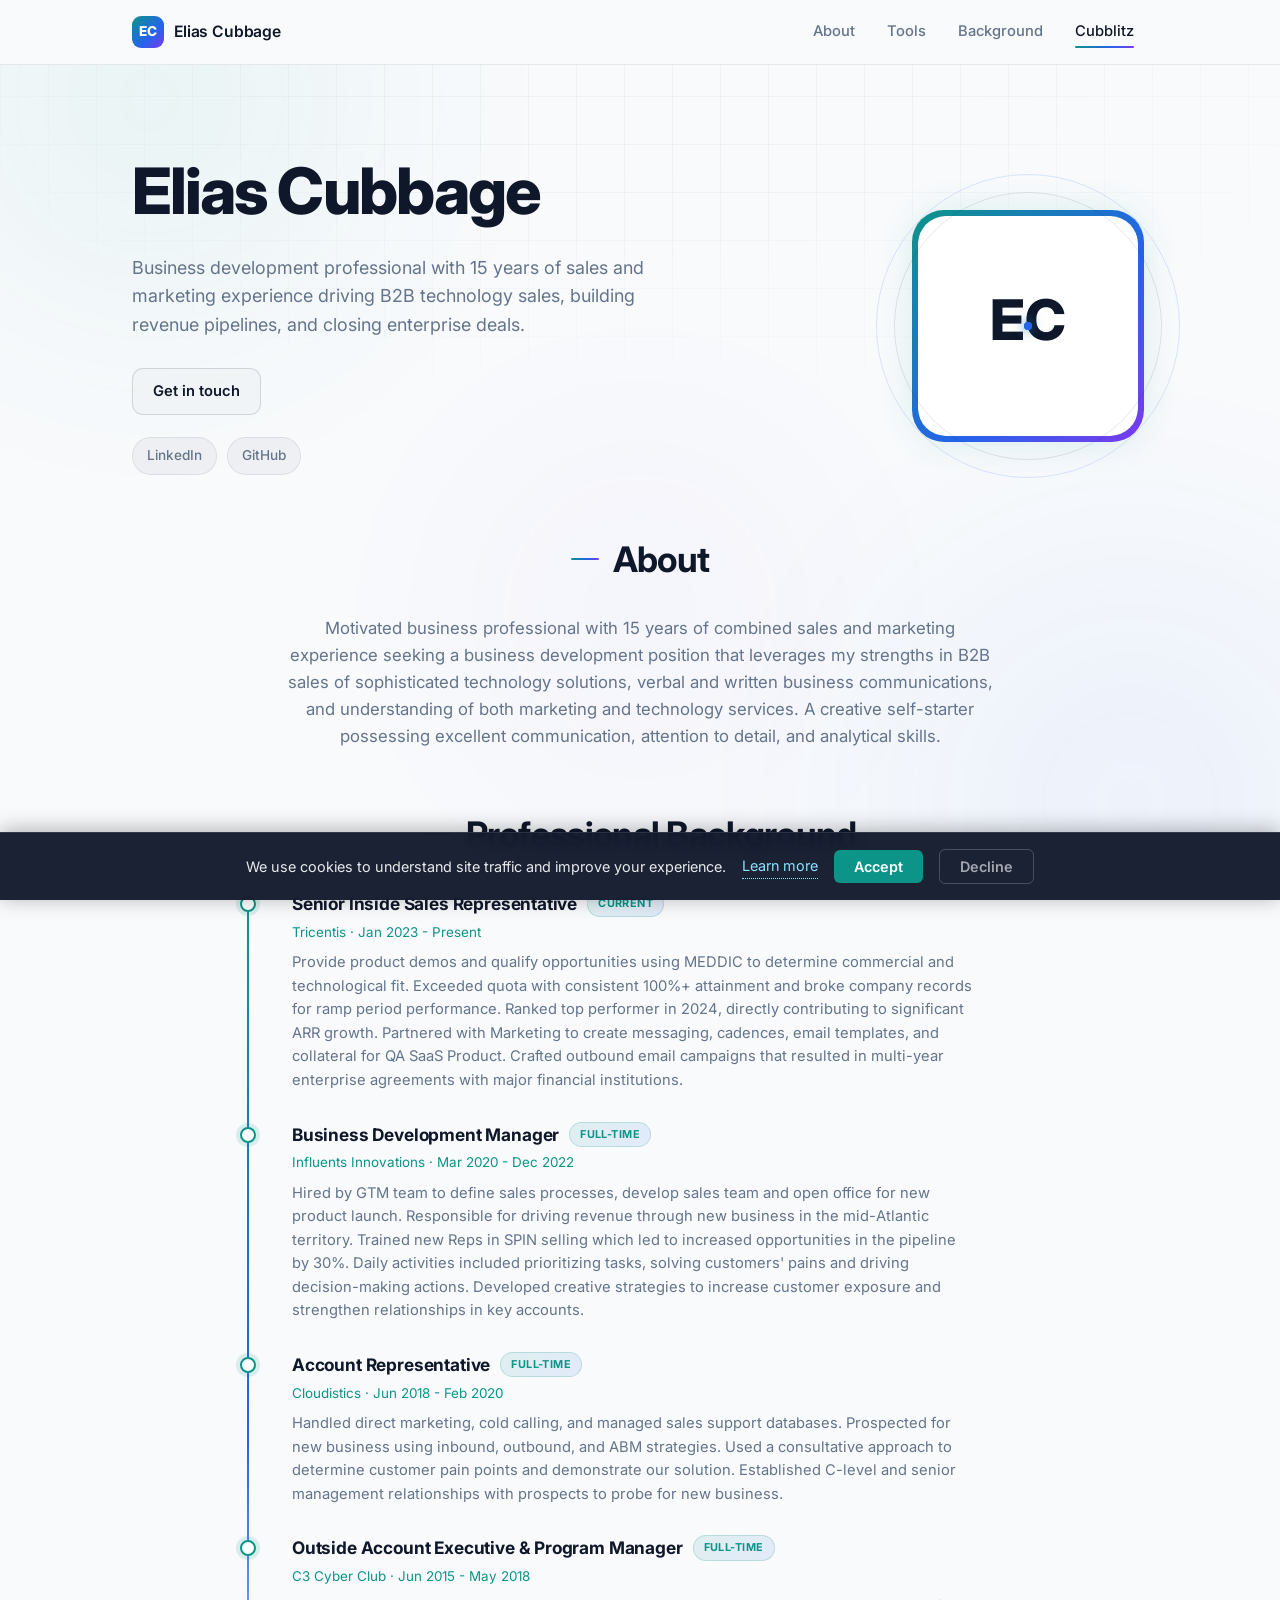
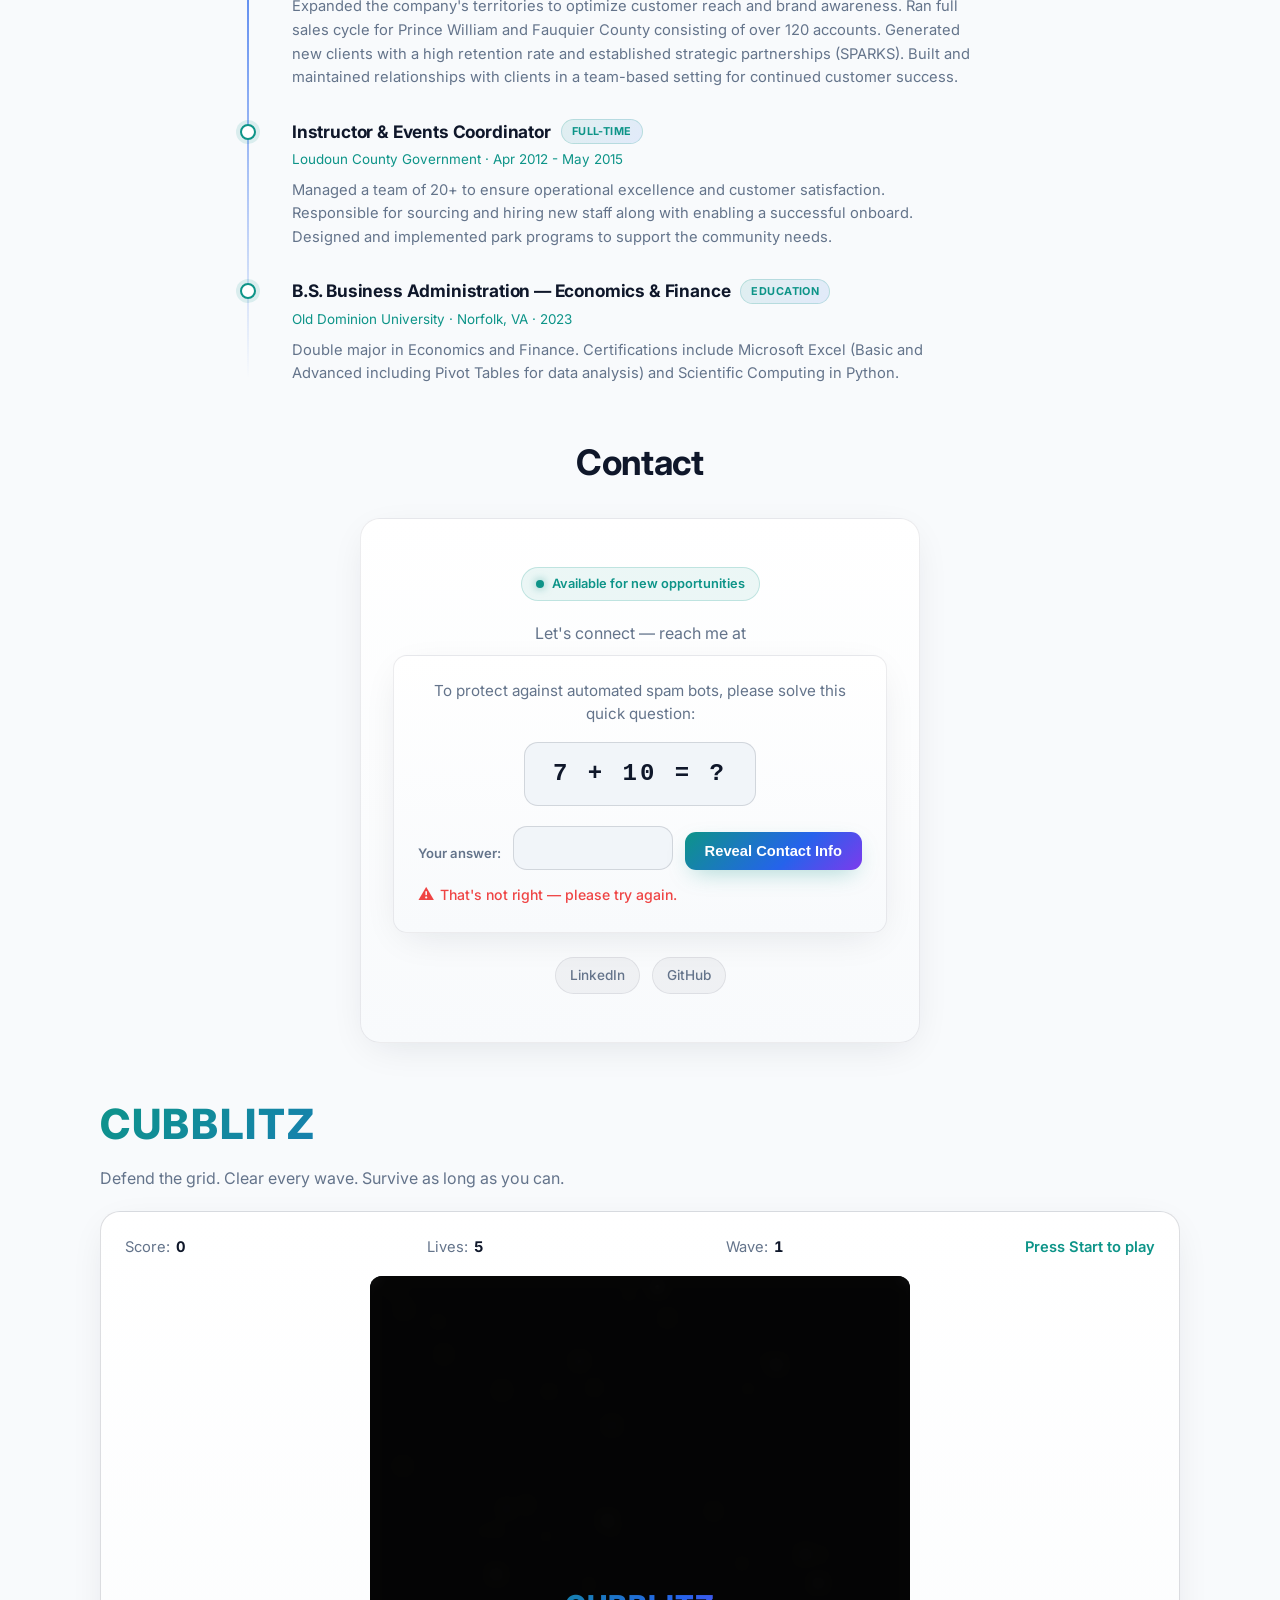
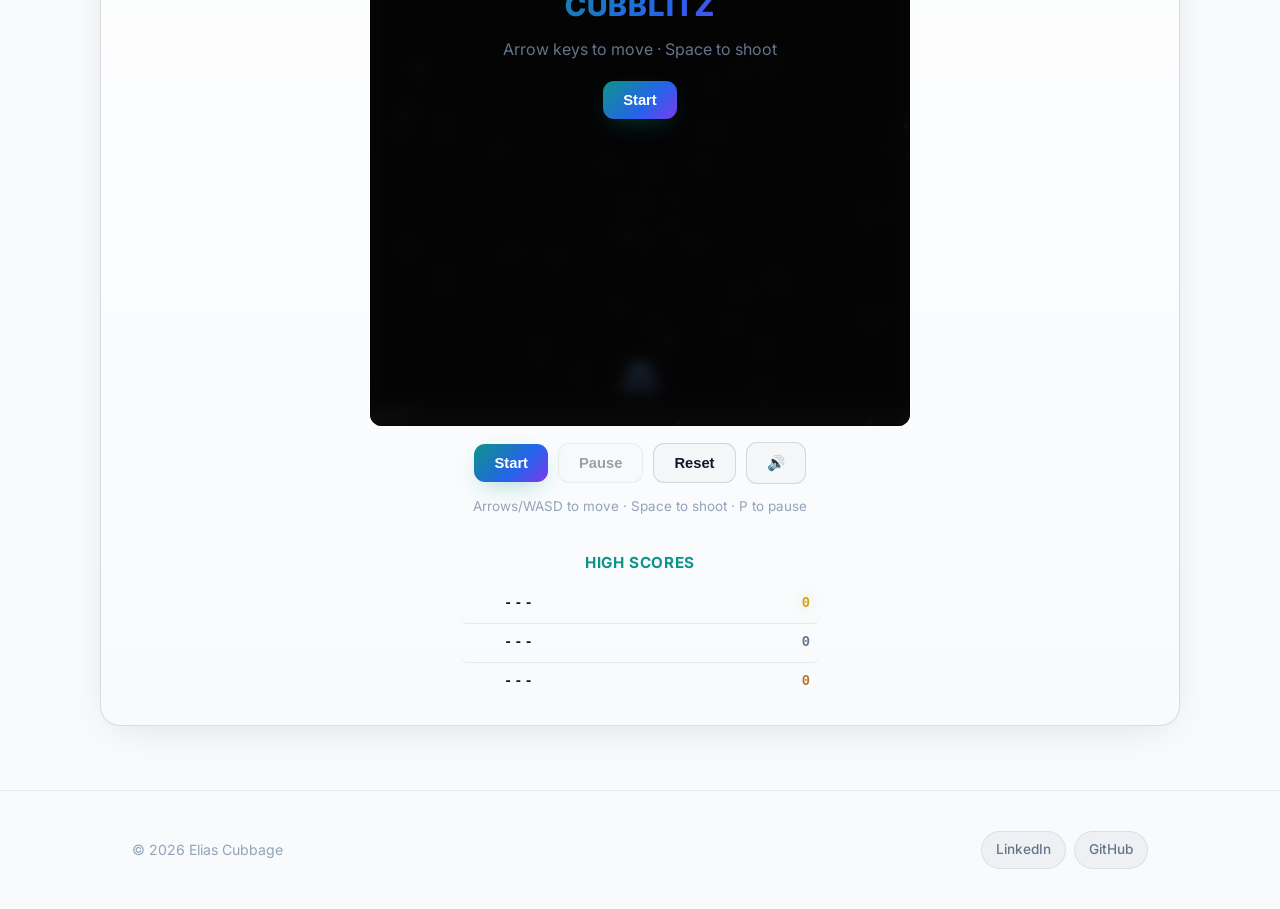
==== commit e9294dc7: "Restructure GA4 analytics: Consent Mode in head + banner in analytics.js - Move config.js and GA4 gt" ====
--- a/index.html
+++ b/index.html
@@ -18,6 +18,39 @@
   <link href="https://fonts.googleapis.com/css2?family=Inter:wght@300;400;500;600;700;800;900&display=swap" rel="stylesheet">
   <script>history.scrollRestoration='manual';window.scrollTo(0,0);</script>
   <link rel="stylesheet" href="styles-cubblitz.css?v=13">
+
+  <!-- Configuration (GitHub Gist + GA4 Measurement ID) -->
+  <script src="config.js?v=3"></script>
+
+  <!-- Google Analytics 4 — Consent Mode (GDPR-compliant) -->
+  <!-- The tag is detected by Google immediately, but consent defaults to
+       "denied" so no tracking cookies are set until the visitor accepts. -->
+  <script async src="https://www.googletagmanager.com/gtag/js?id=G-XMLXKBEWM9"></script>
+  <script>
+    window.dataLayer = window.dataLayer || [];
+    function gtag(){dataLayer.push(arguments);}
+
+    // Default consent: all denied (GDPR-safe — no cookies until accepted)
+    gtag('consent', 'default', {
+      'analytics_storage': 'denied',
+      'ad_storage': 'denied',
+      'functionality_storage': 'denied',
+      'personalization_storage': 'denied',
+      'security_storage': 'denied'
+    });
+
+    gtag('js', new Date());
+
+    // Configure GA4 (reads Measurement ID from config.js)
+    var gaId = (window.CUBBLITZ_CONFIG && window.CUBBLITZ_CONFIG.gaMeasurementId) || '';
+    if (gaId) {
+      gtag('config', gaId, {
+        'allow_google_signals': false,
+        'allow_ad_personalization_signals': false,
+        'anonymize_ip': true
+      });
+    }
+  </script>
 </head>
 <body>
   <div class="cursor-dot" id="cursor-dot" aria-hidden="true"></div>
@@ -263,7 +296,6 @@
       </p>
     </div>
   </footer>
-  <script src="config.js?v=3"></script>
   <script src="app-cubblitz.js?v=8"></script>
   <script src="analytics.js?v=1"></script>
   <script>
@@ -346,4 +378,4 @@
     })();
   </script>
 </body>
-</html>+</html>
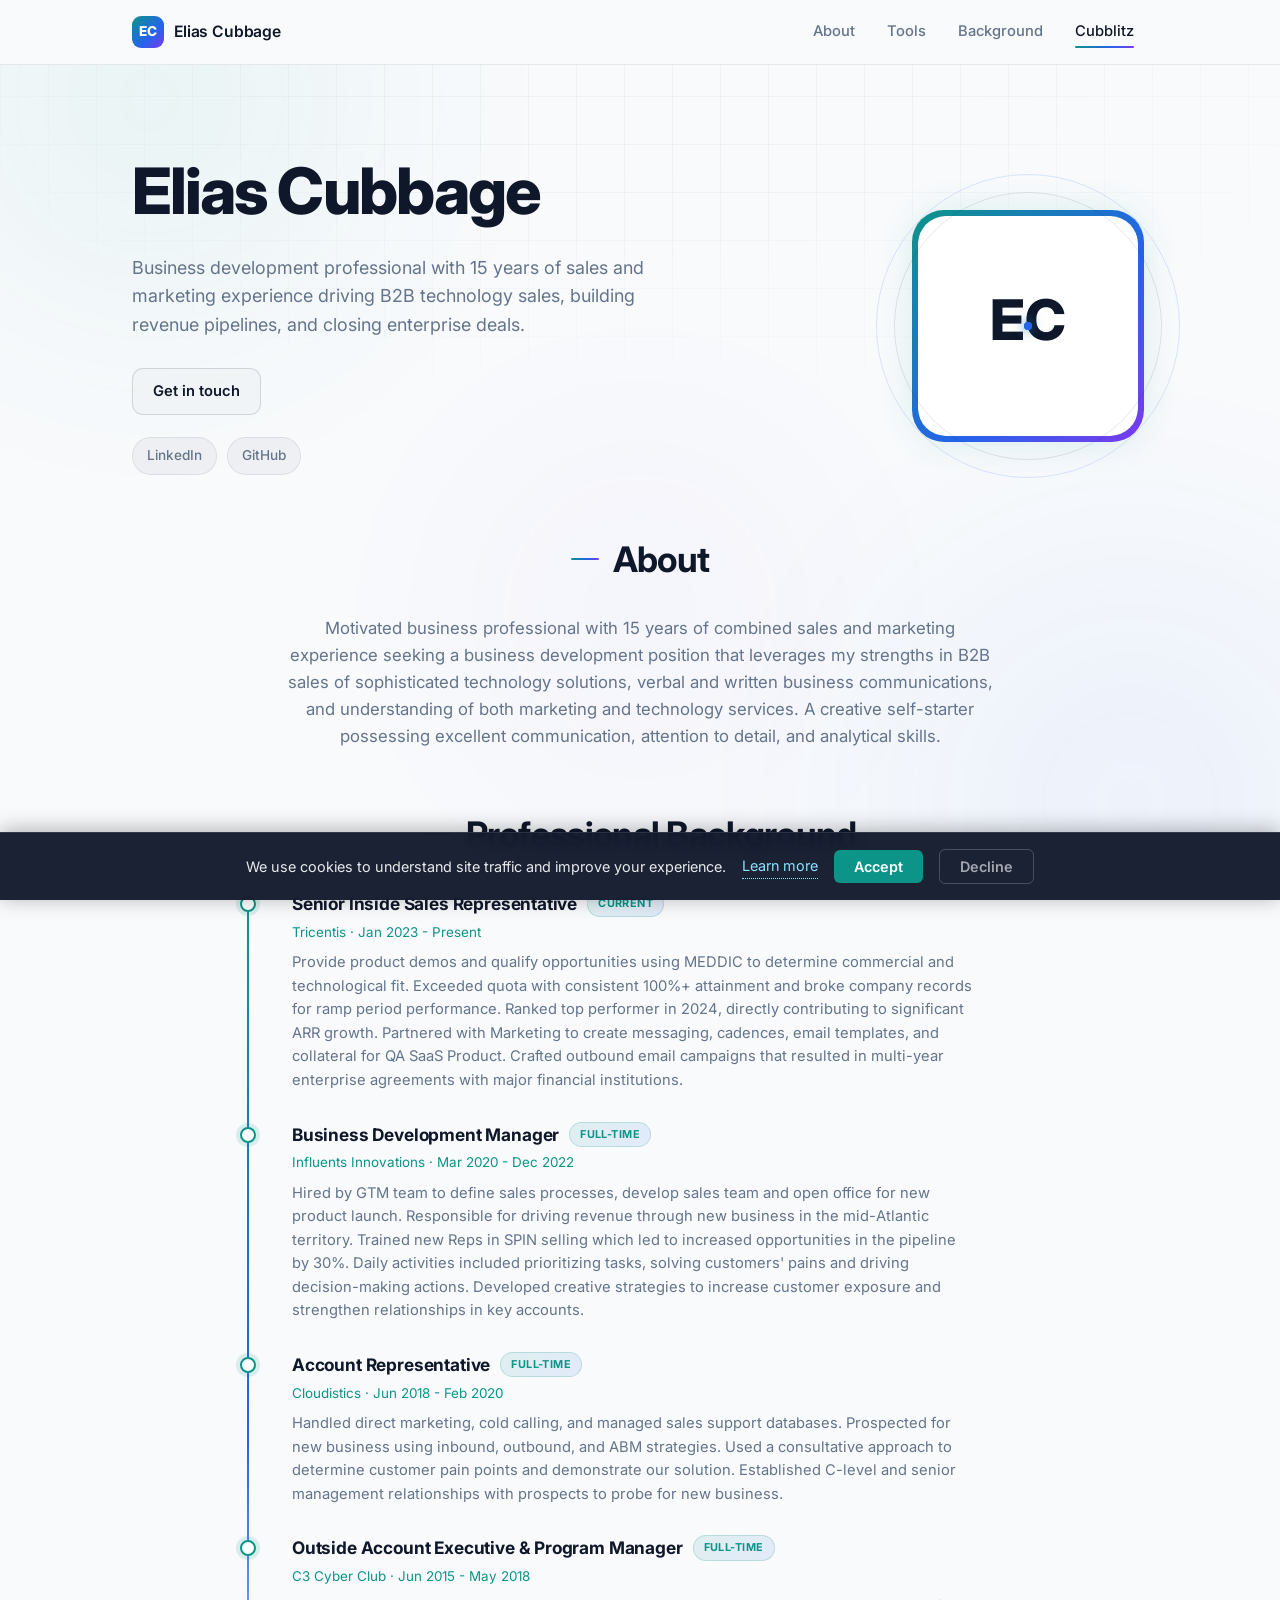
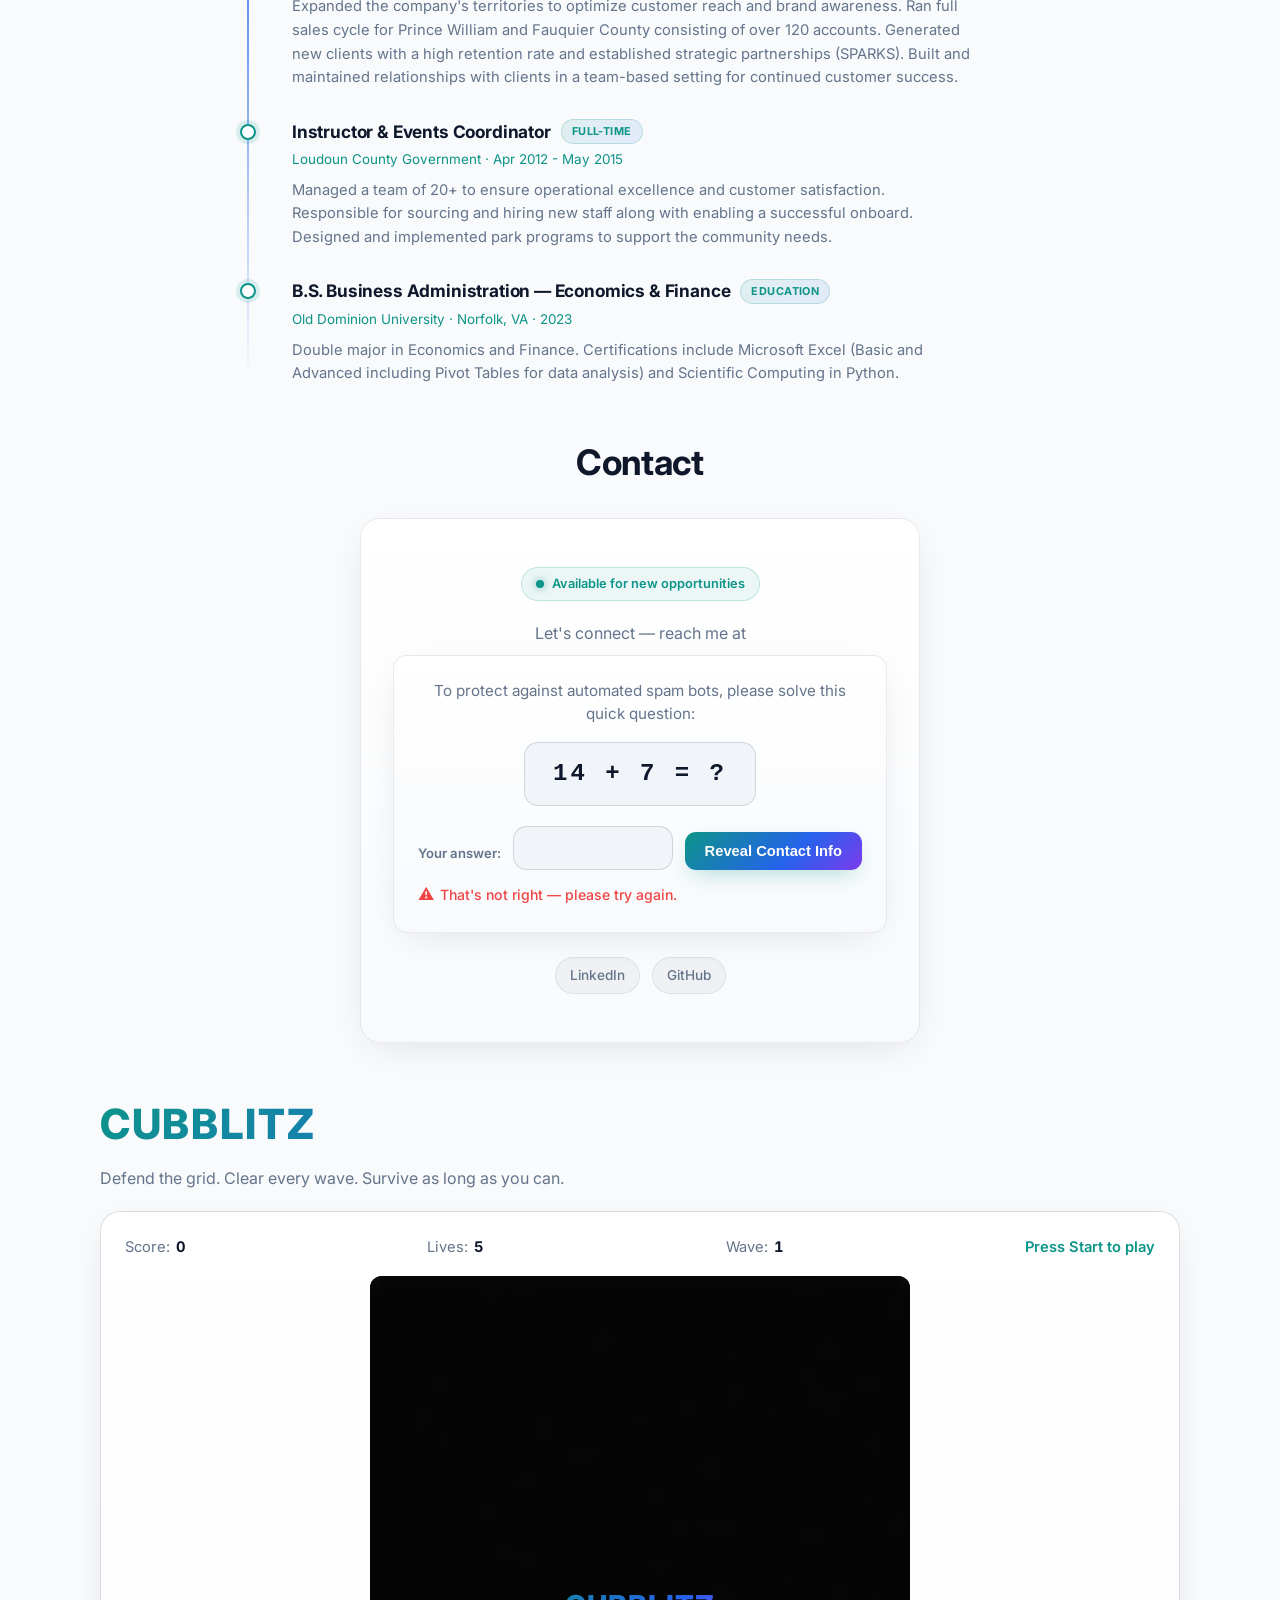
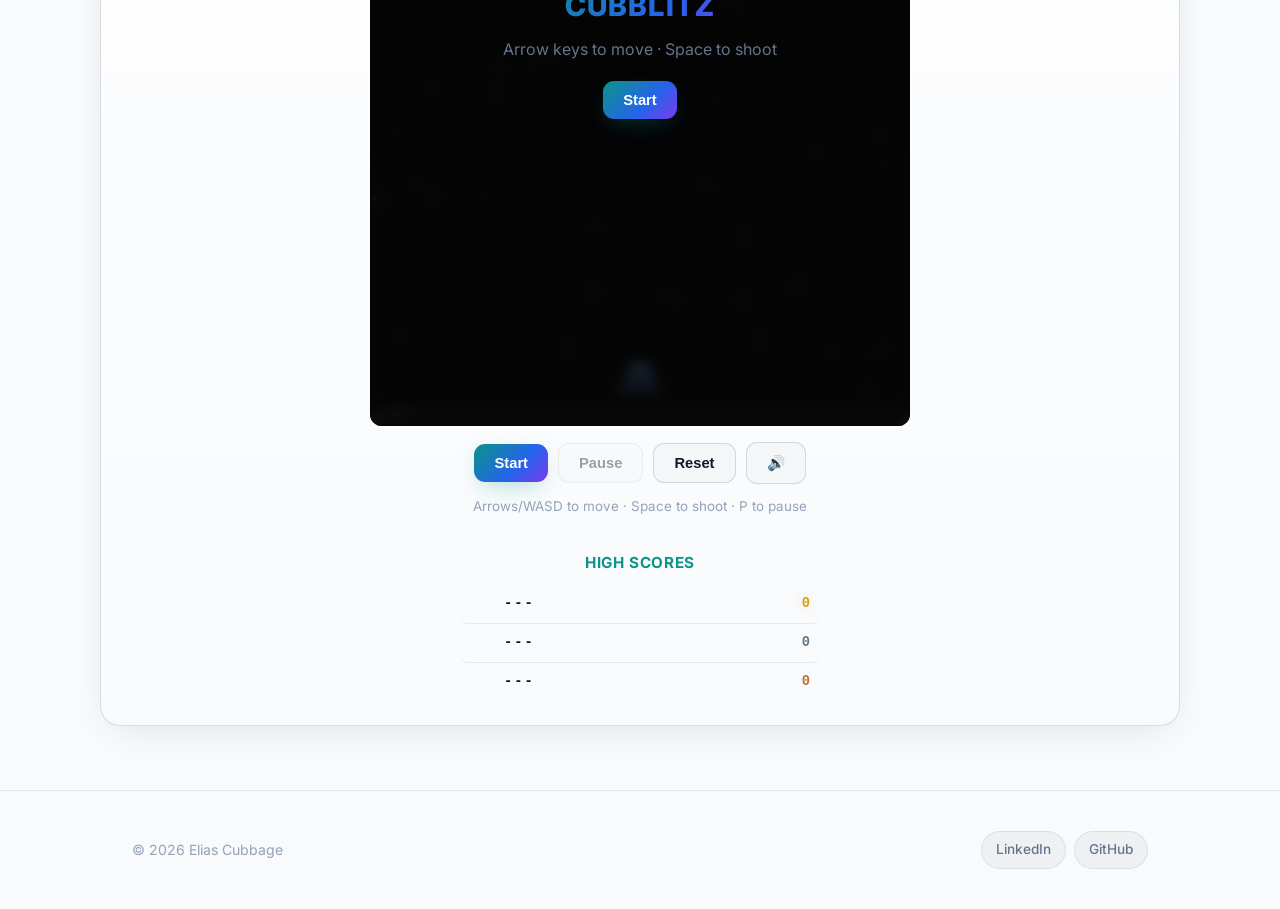
==== commit e2aafd8c: "Remove SMASH FIGHTER game" ====
--- a/index.html
+++ b/index.html
@@ -286,6 +286,7 @@
         </div>
       </div>
     </section>
+
   </main>
   <footer class="site-footer">
     <div class="container footer-inner">
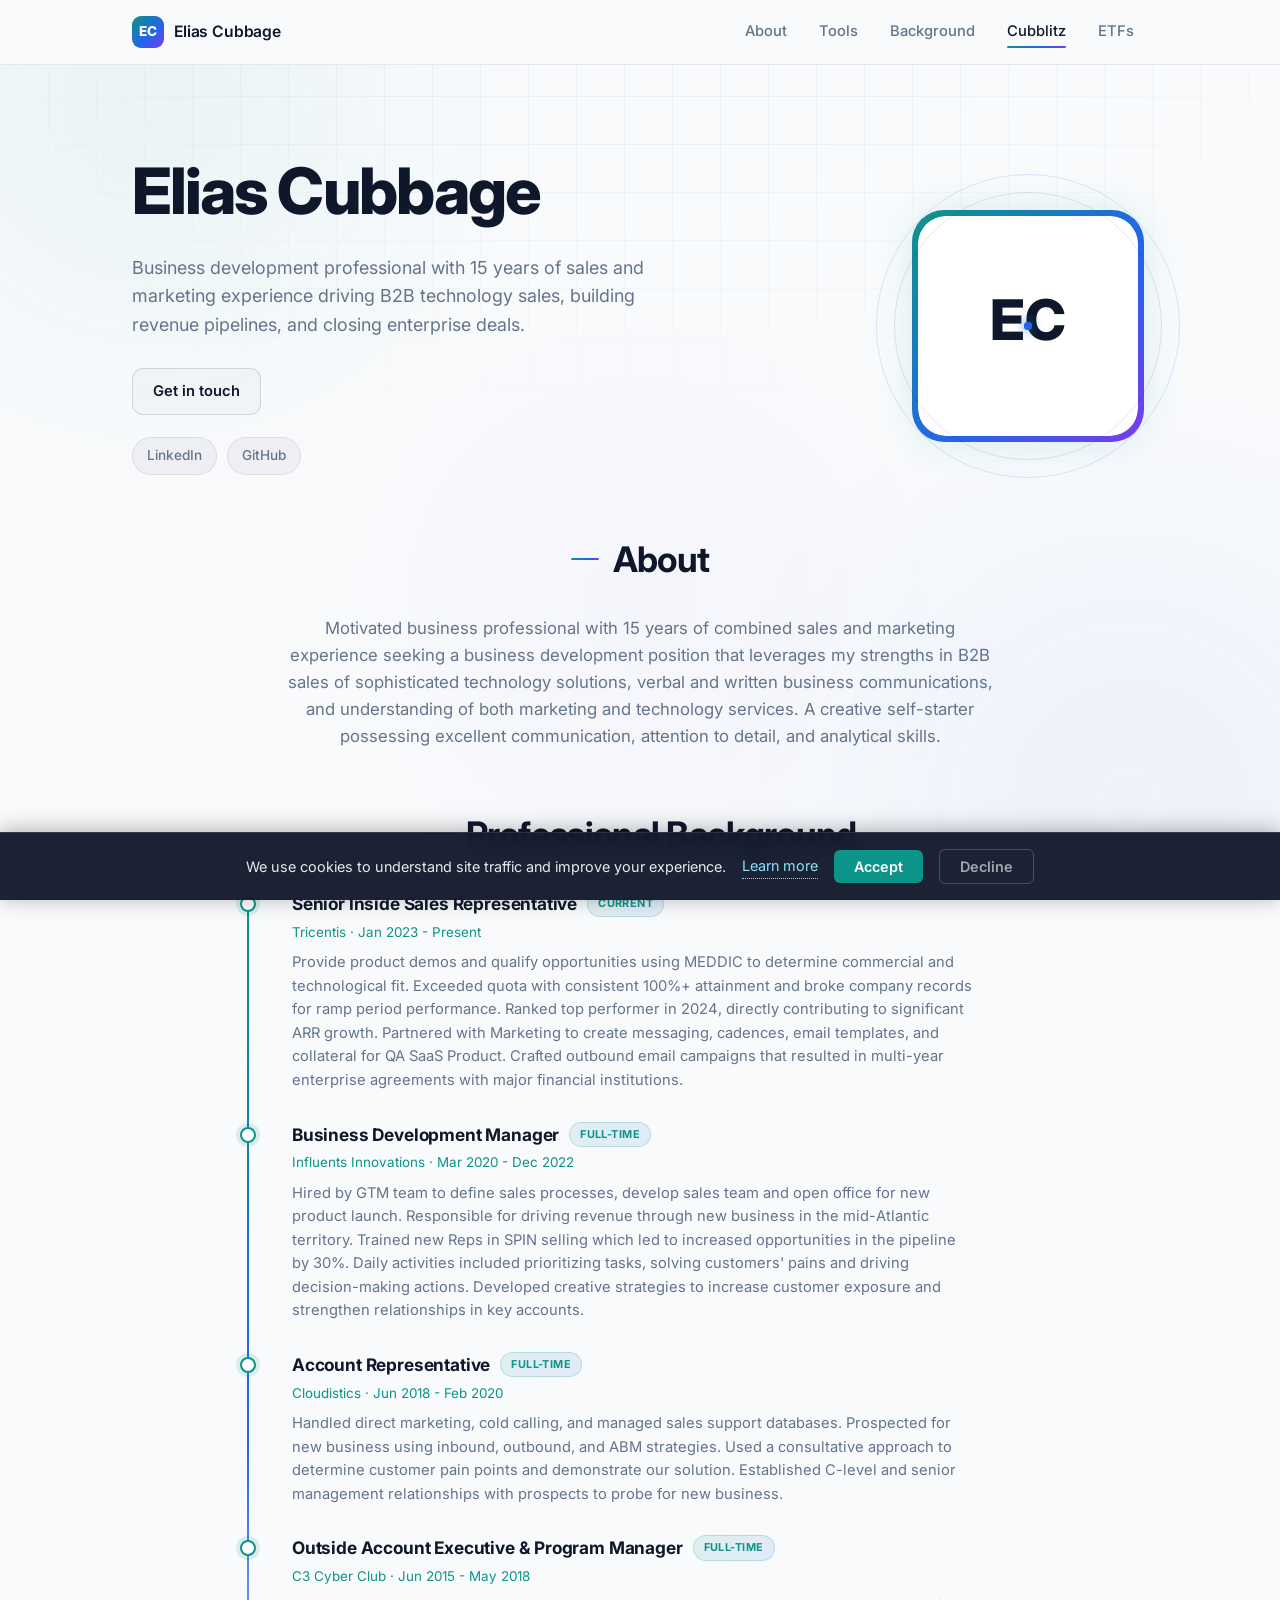
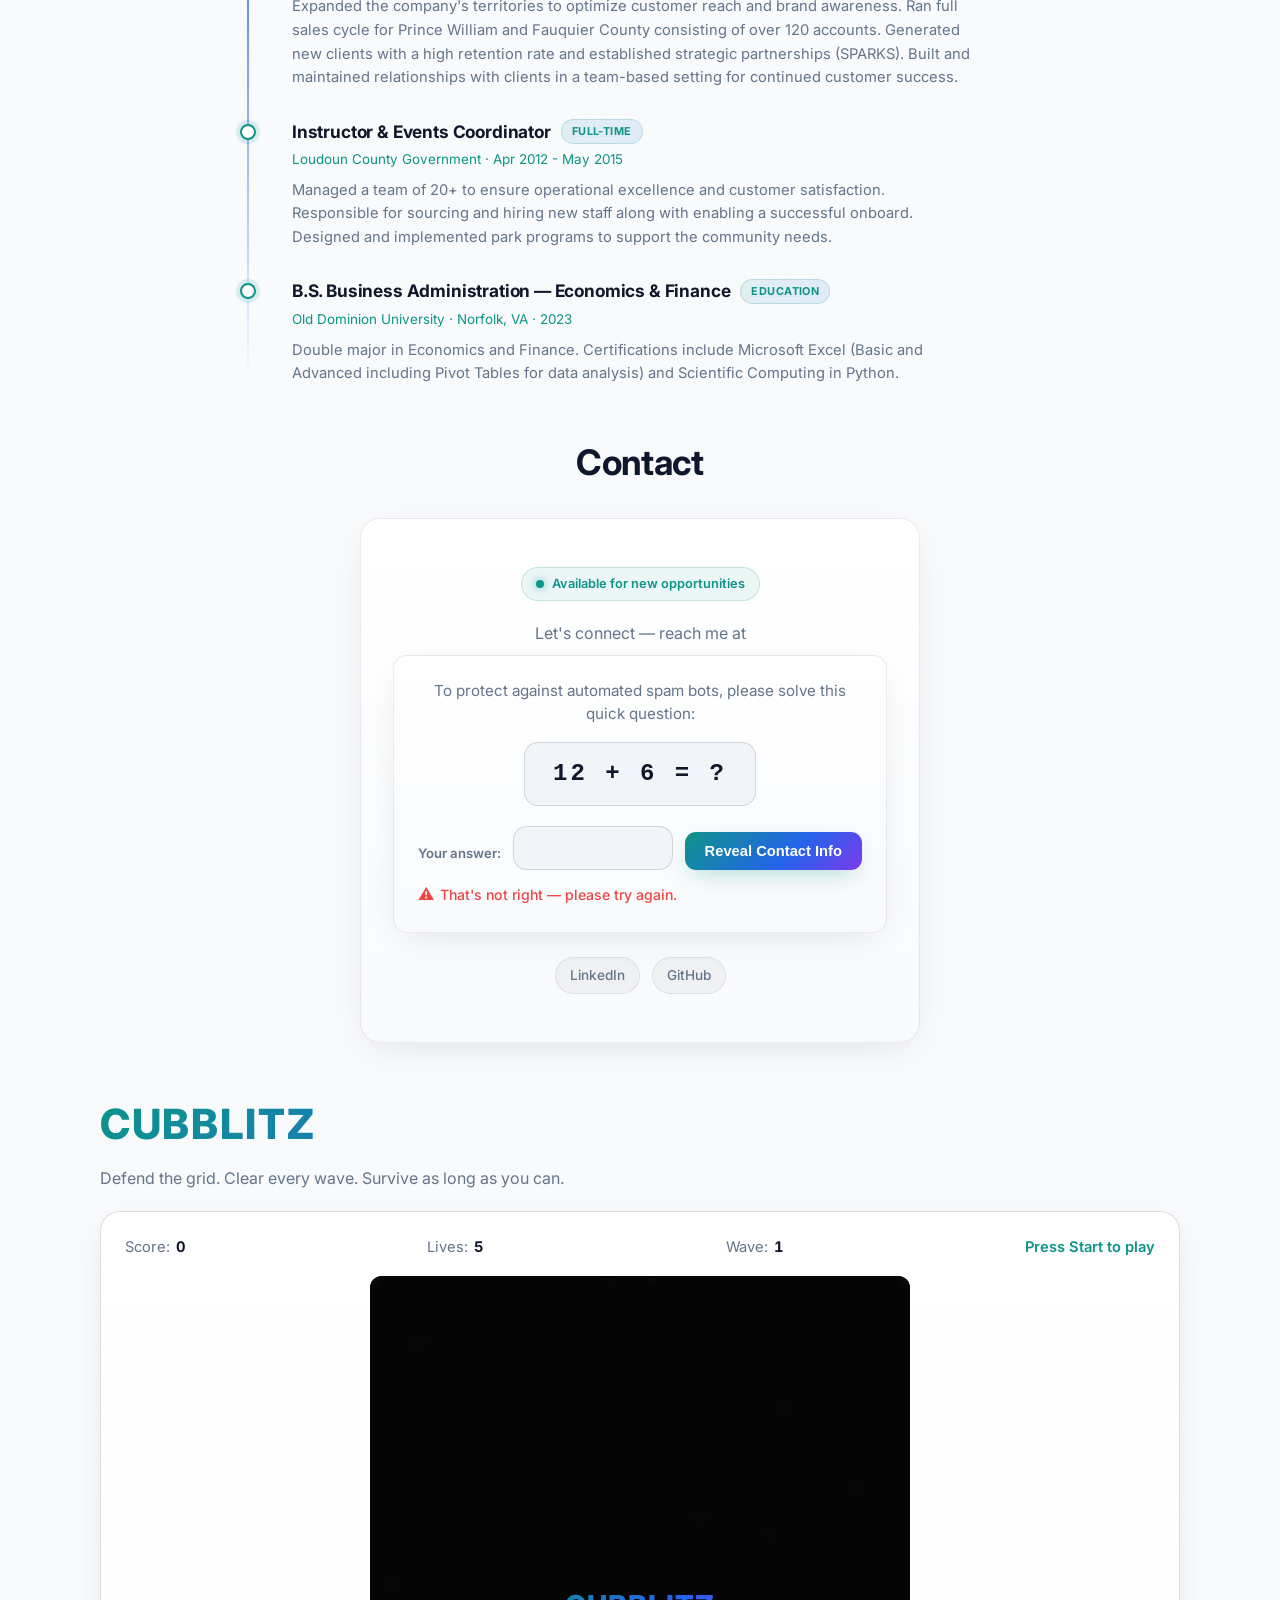
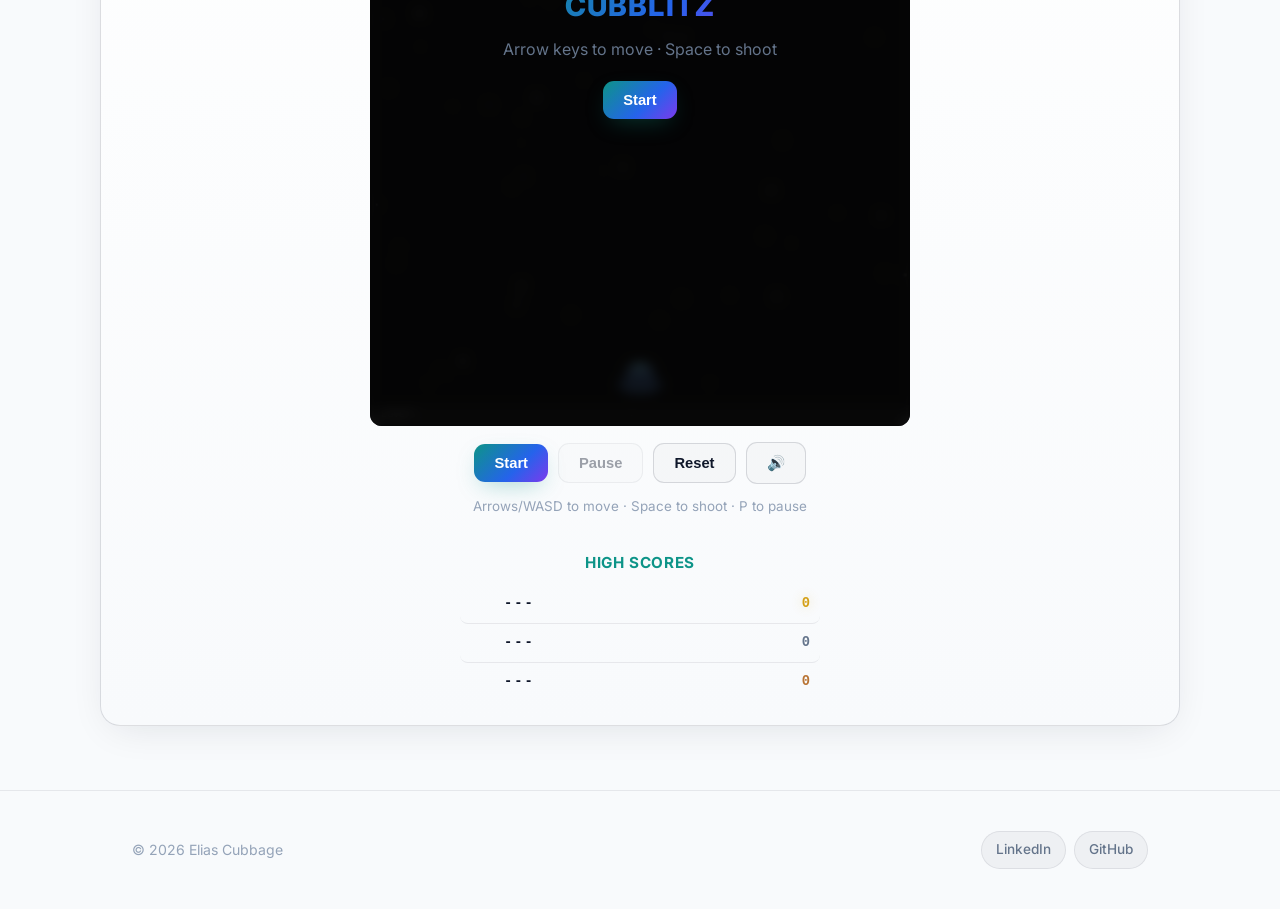
==== commit 6b206371: "Add ETF nav link to index.html" ====
--- a/index.html
+++ b/index.html
@@ -77,6 +77,7 @@
         <a href="#stack" data-nav>Tools</a>
         <a href="#professional" data-nav>Background</a>
         <a href="#game" data-nav>Cubblitz</a>
+        <a href="etf.html" data-nav>ETFs</a>
       </nav>
     </div>
   </header>
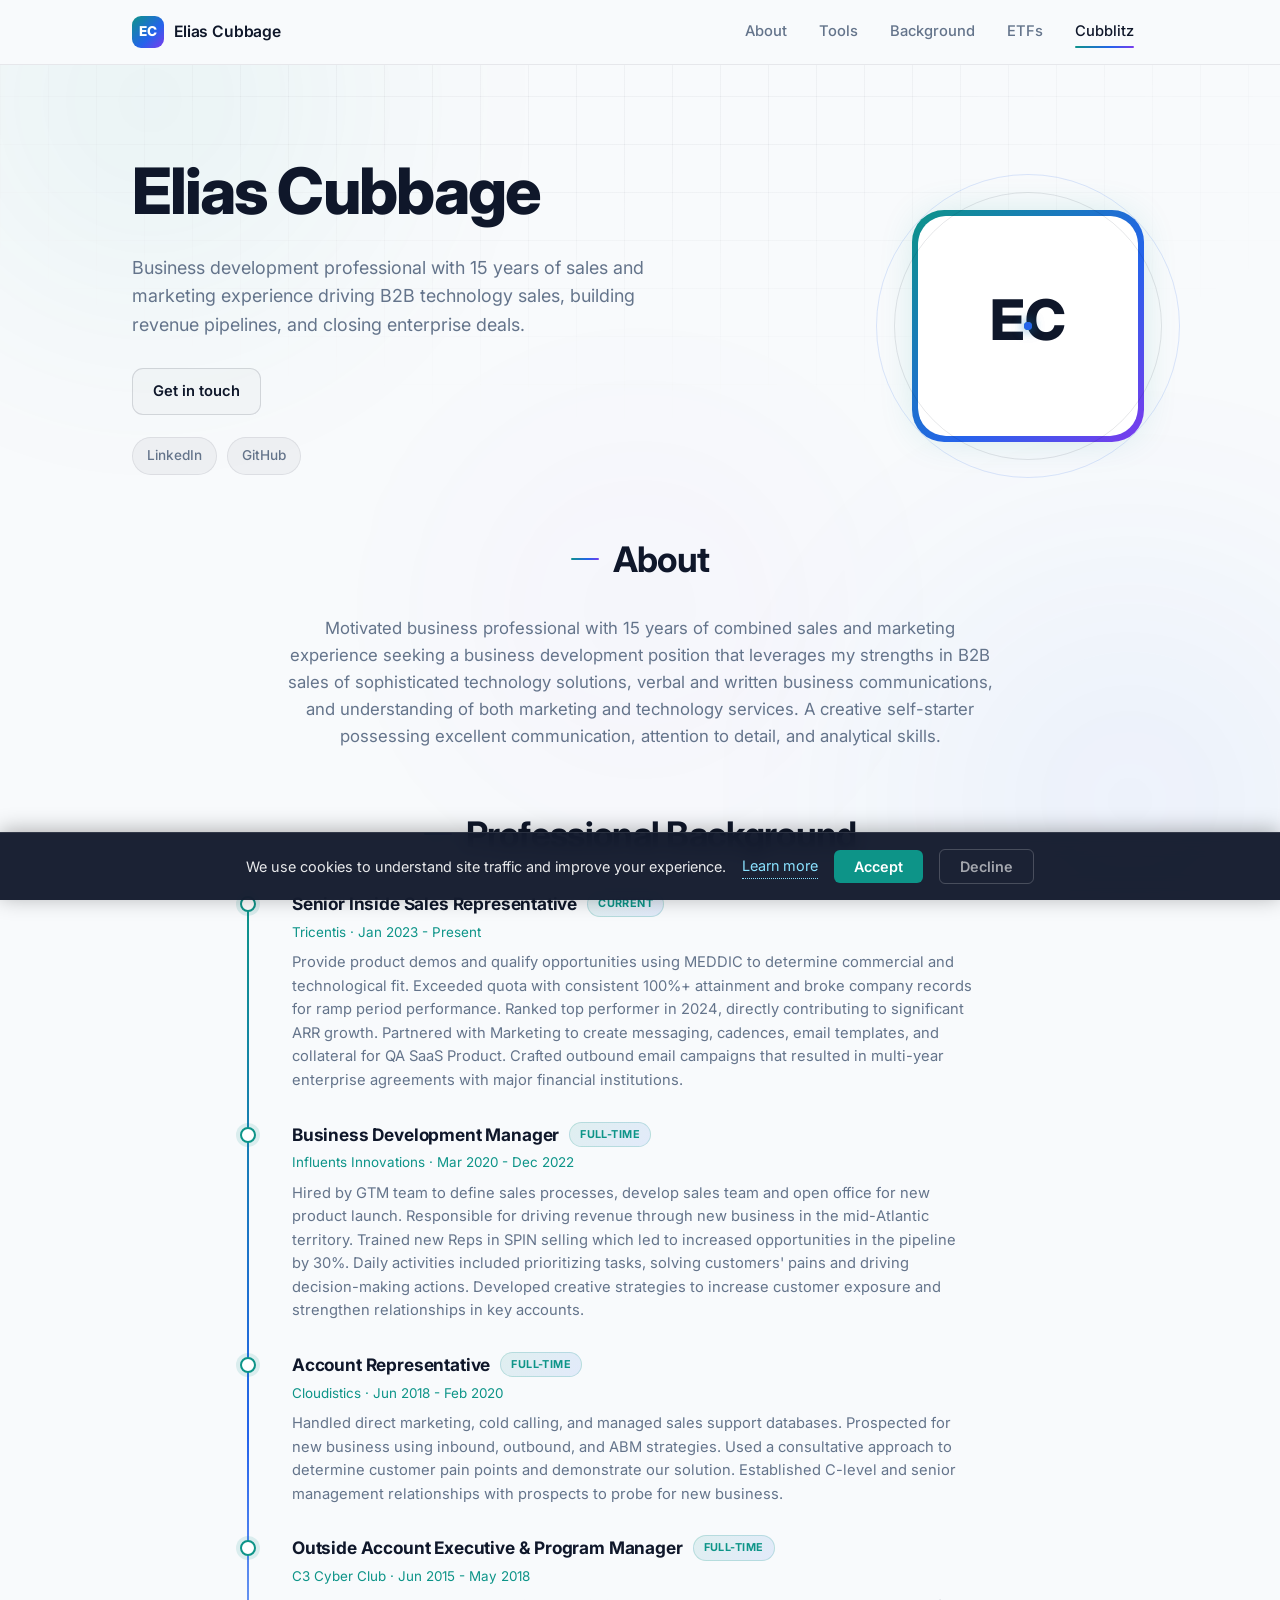
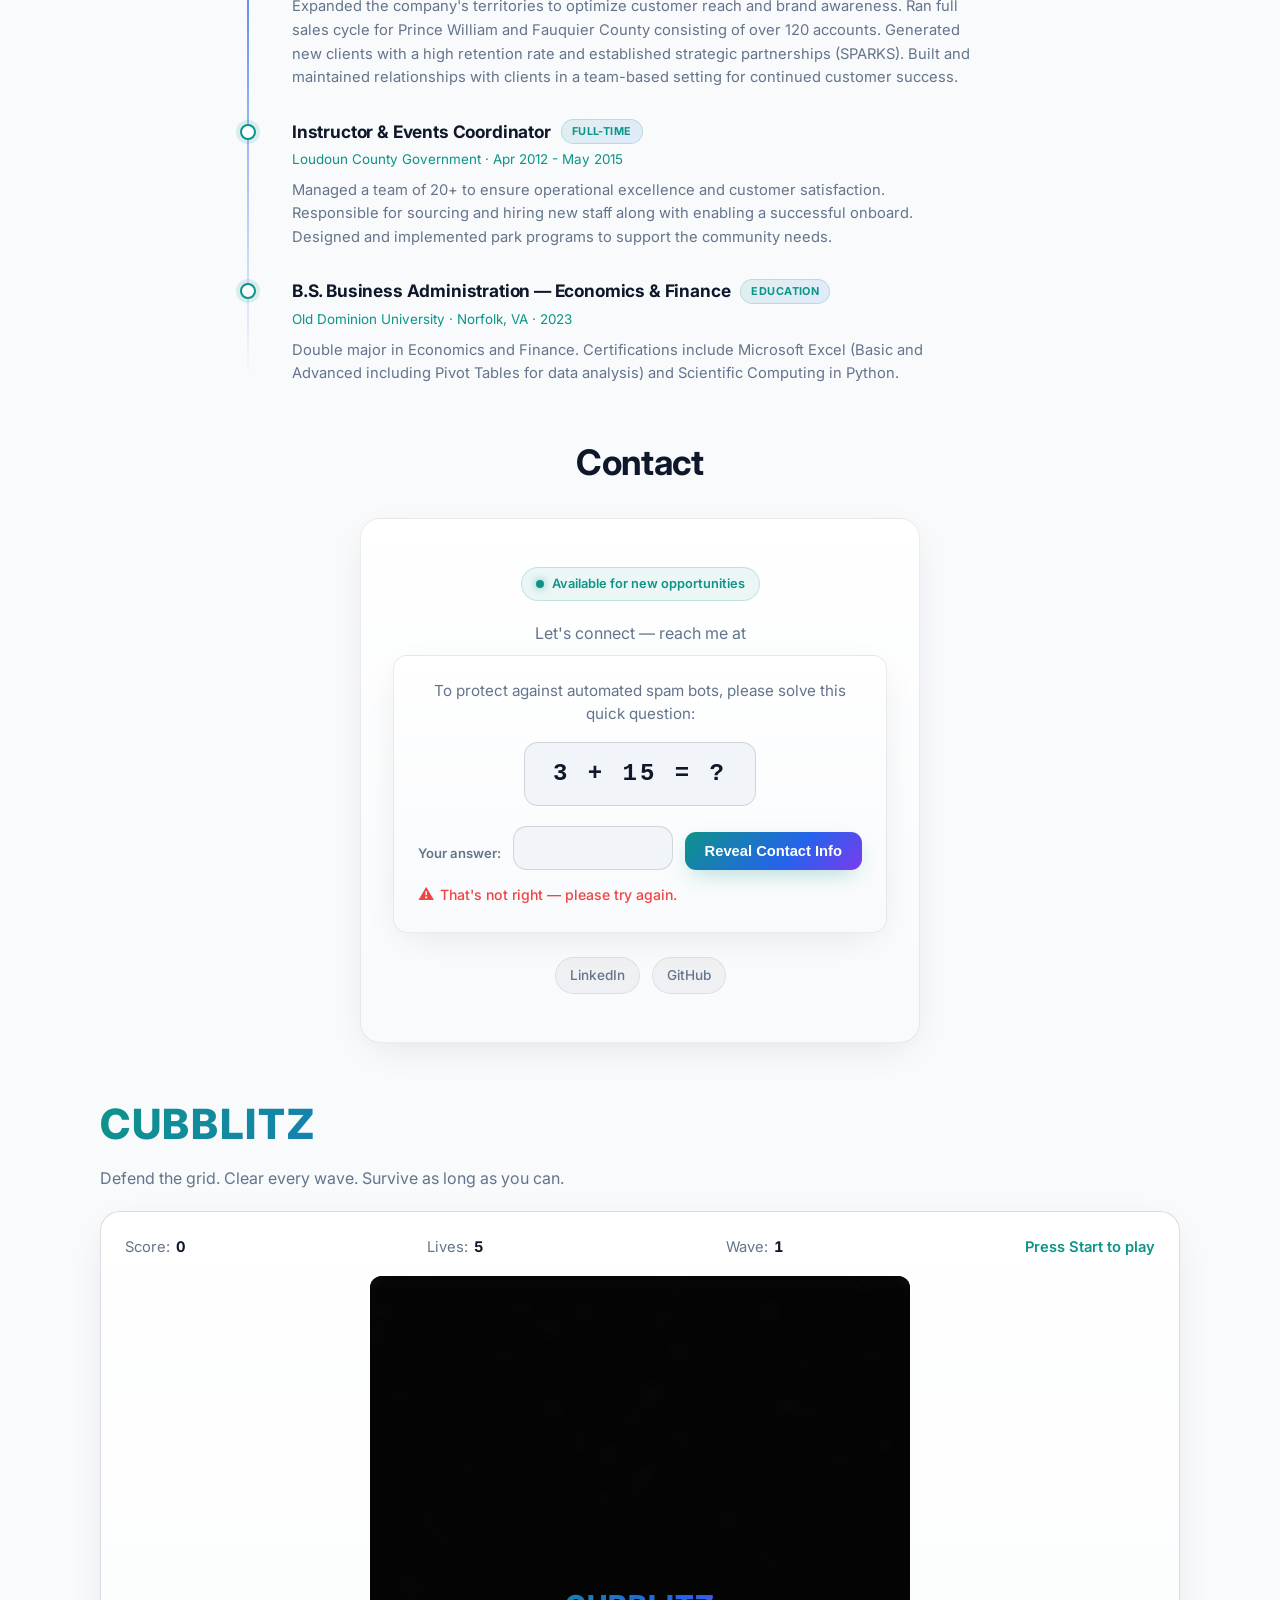
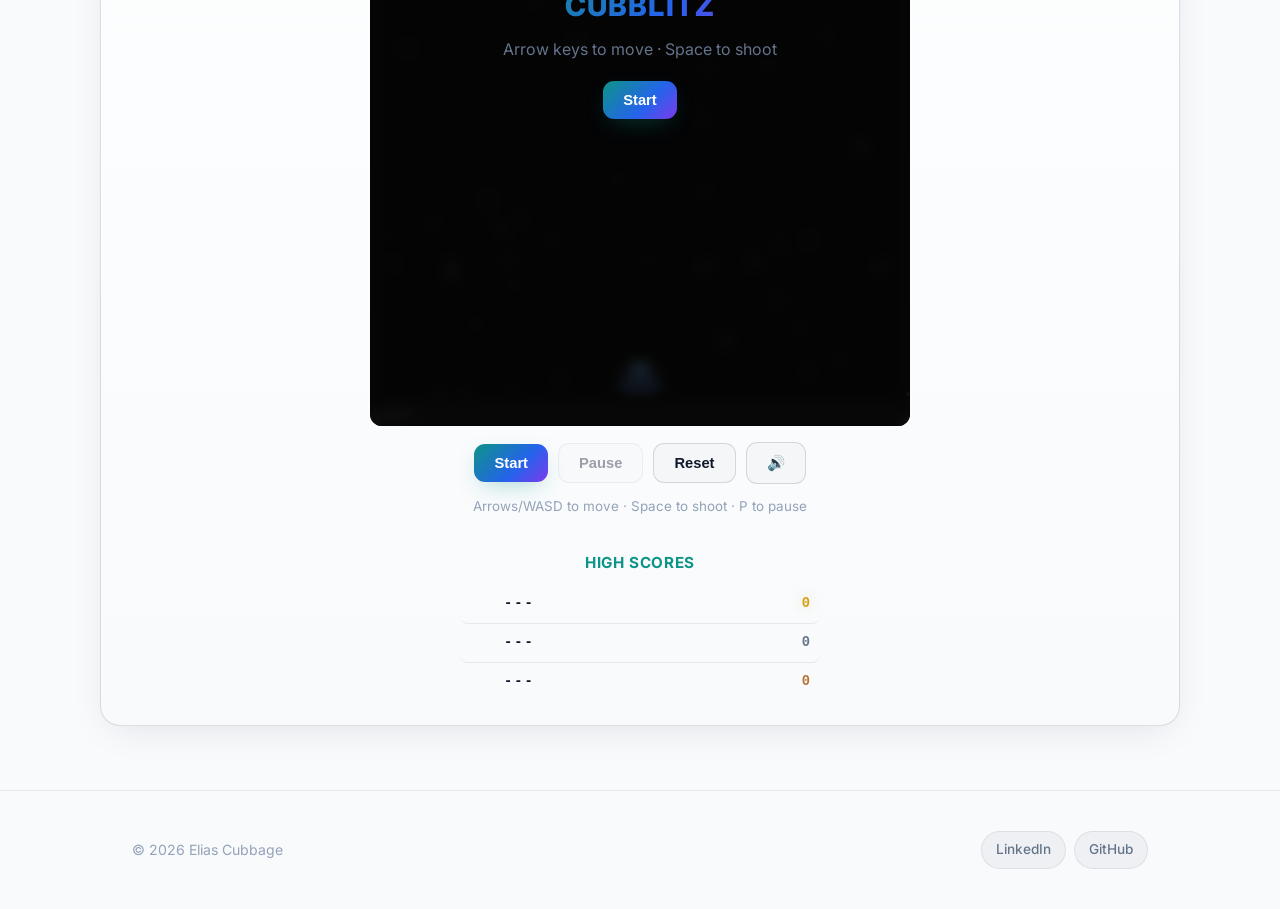
==== commit ded6c79c: "Enhance ETF tracker with pretty visual design - improved stats, animations, and styling. Add ETF sec" ====
--- a/index.html
+++ b/index.html
@@ -76,8 +76,8 @@
         <a href="#about" data-nav>About</a>
         <a href="#stack" data-nav>Tools</a>
         <a href="#professional" data-nav>Background</a>
+        <a href="etf.html" data-nav>ETFs</a>
         <a href="#game" data-nav>Cubblitz</a>
-        <a href="etf.html" data-nav>ETFs</a>
       </nav>
     </div>
   </header>
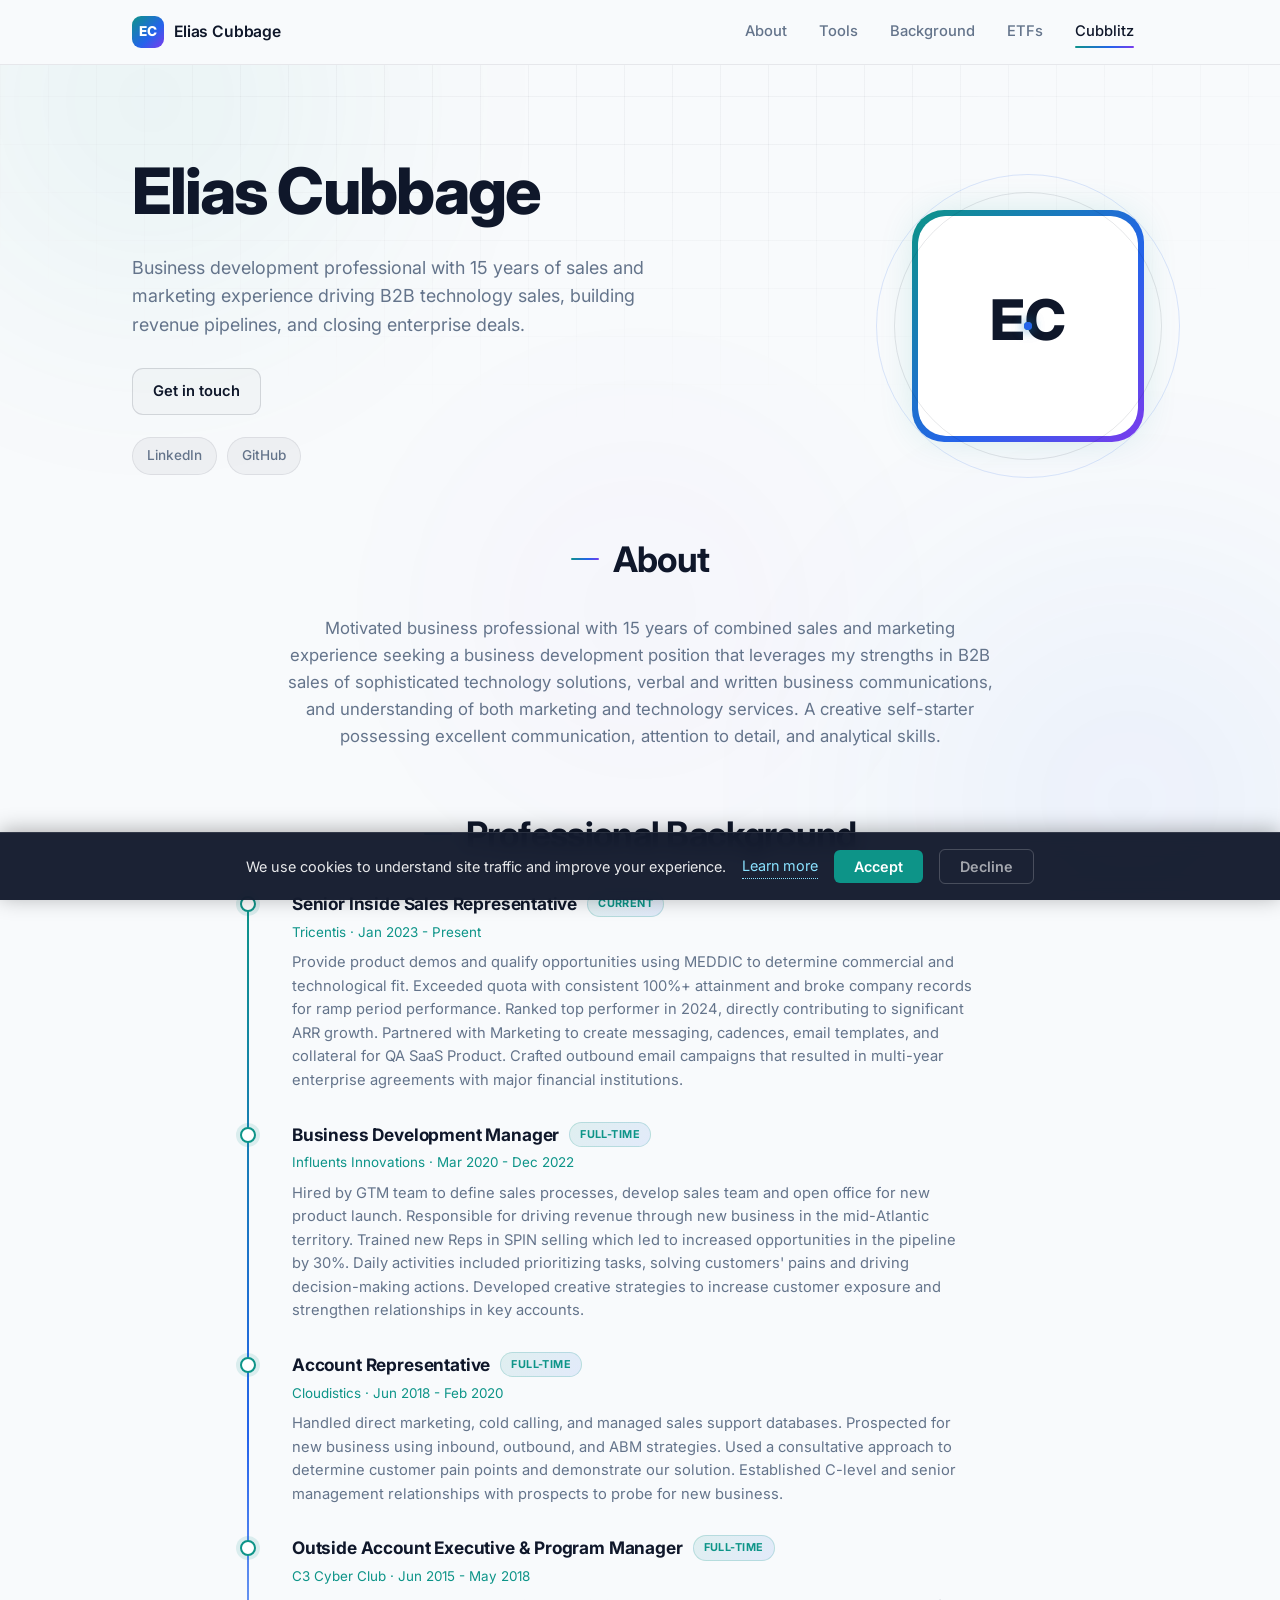
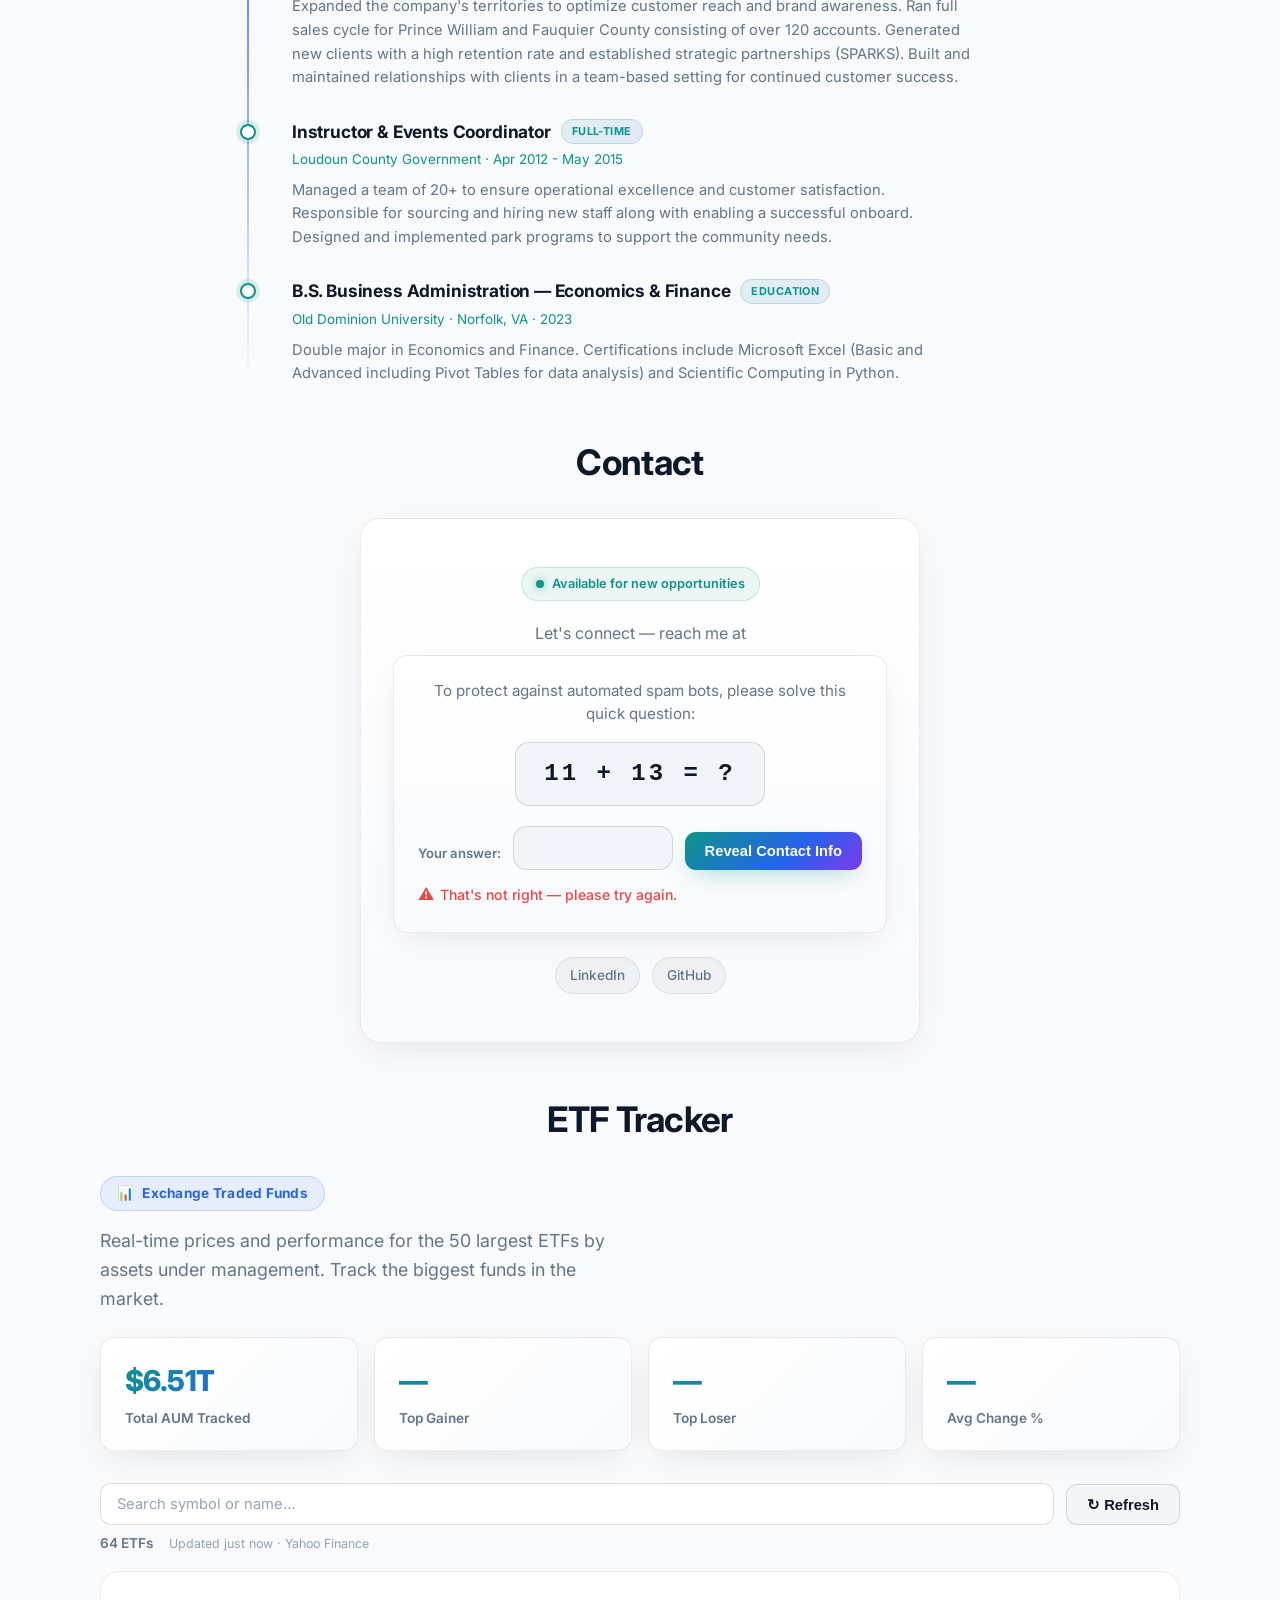
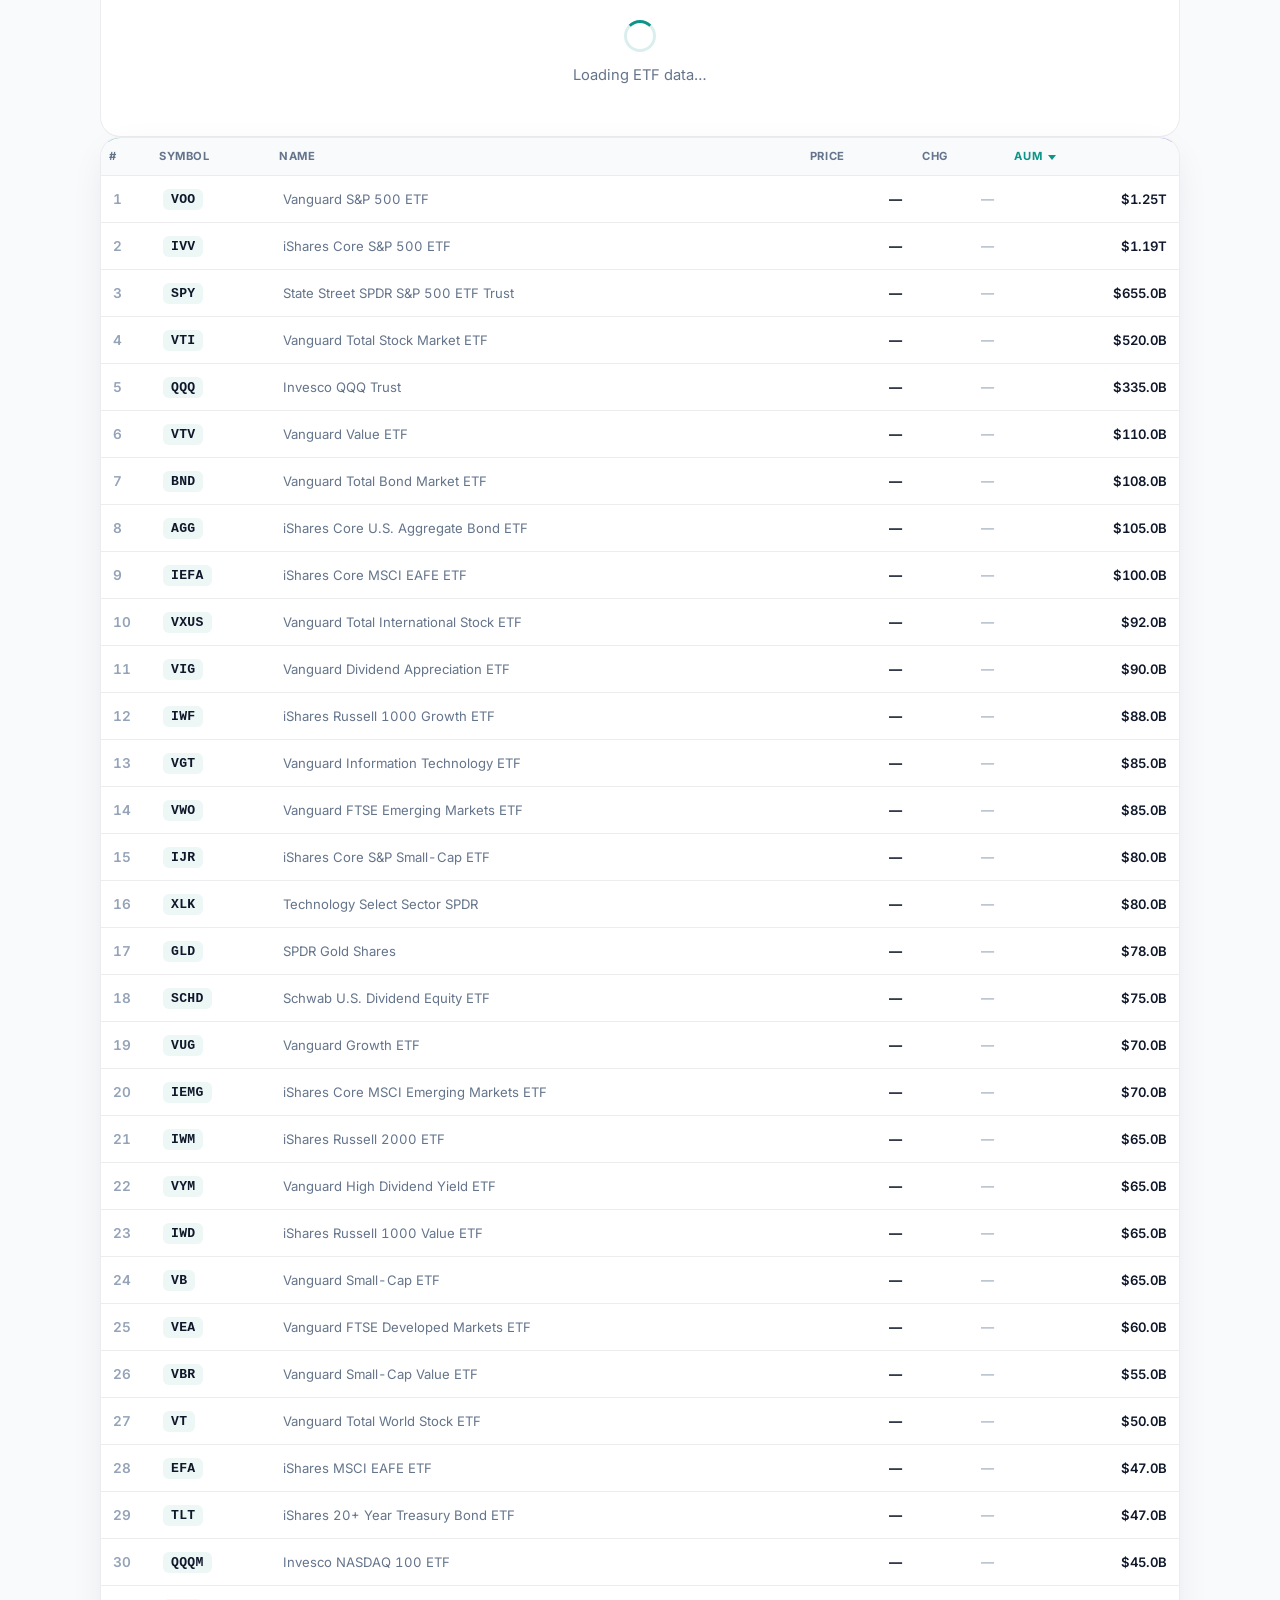
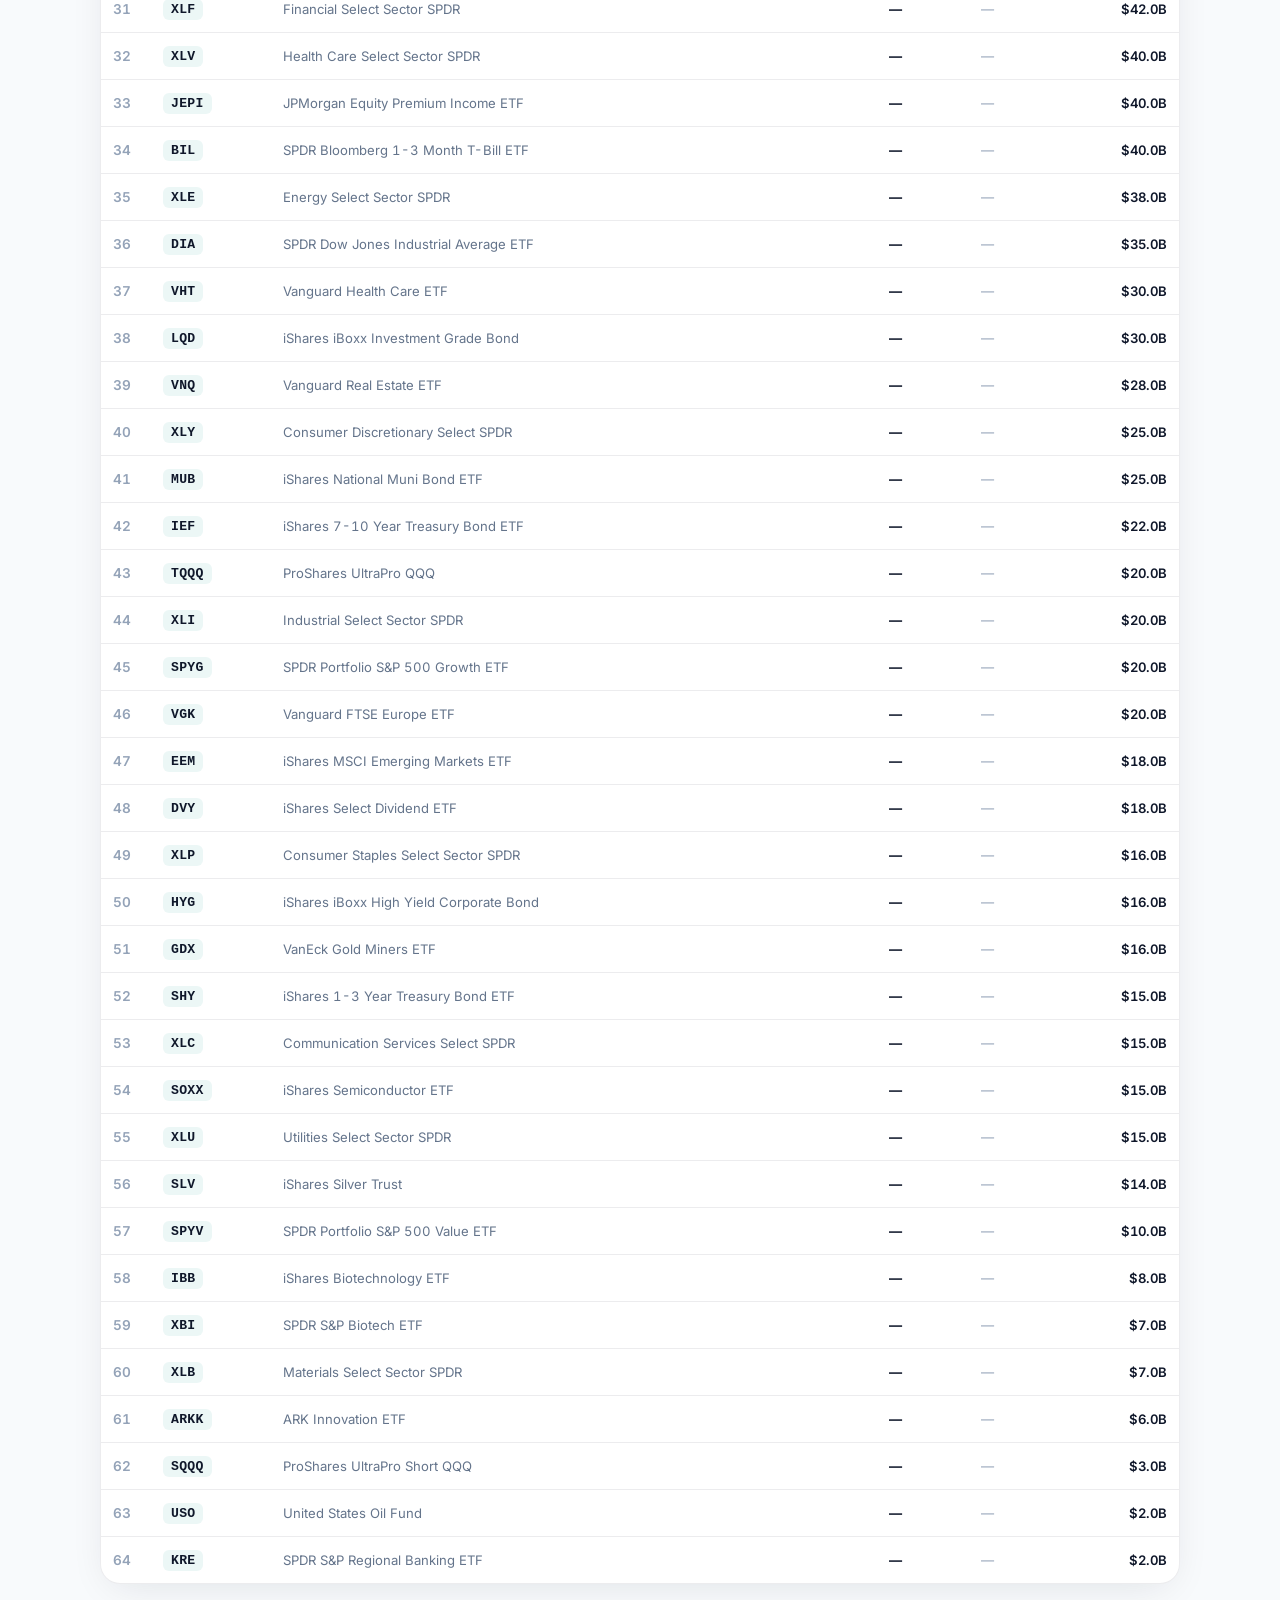
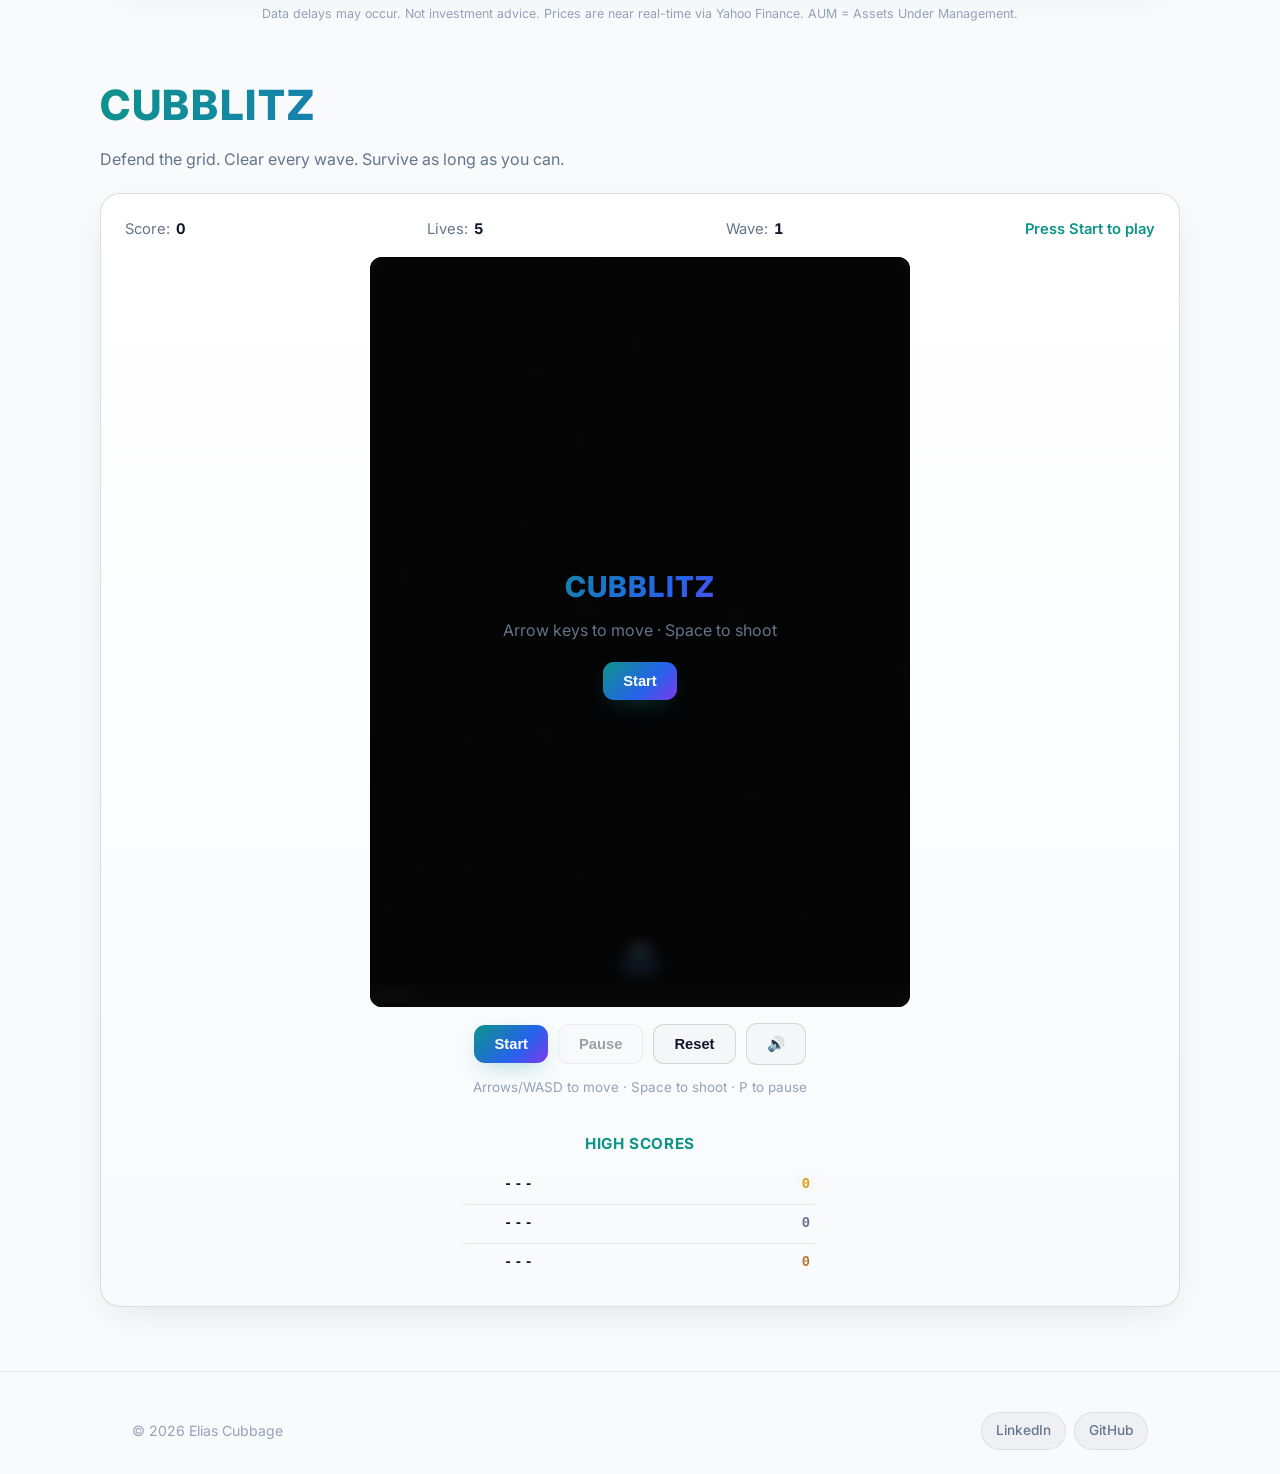
==== commit 1acb735a: "Move ETF tracker to main page above Cubblitz; make table responsive" ====
--- a/index.html
+++ b/index.html
@@ -17,7 +17,7 @@
   <link rel="icon" type="image/svg+xml" href="data:image/svg+xml,%3Csvg xmlns='http://www.w3.org/2000/svg' viewBox='0 0 32 32'%3E%3Crect width='32' height='32' rx='6' fill='%230d9488'/%3E%3Ctext x='16' y='22' text-anchor='middle' font-family='Inter,system-ui,sans-serif' font-size='16' font-weight='700' fill='%23ffffff'%3EEC%3C/text%3E%3C/svg%3E" />
   <link href="https://fonts.googleapis.com/css2?family=Inter:wght@300;400;500;600;700;800;900&display=swap" rel="stylesheet">
   <script>history.scrollRestoration='manual';window.scrollTo(0,0);</script>
-  <link rel="stylesheet" href="styles-cubblitz.css?v=13">
+  <link rel="stylesheet" href="styles-cubblitz.css?v=15">
 
   <!-- Configuration (GitHub Gist + GA4 Measurement ID) -->
   <script src="config.js?v=3"></script>
@@ -76,7 +76,7 @@
         <a href="#about" data-nav>About</a>
         <a href="#stack" data-nav>Tools</a>
         <a href="#professional" data-nav>Background</a>
-        <a href="etf.html" data-nav>ETFs</a>
+        <a href="#etf" data-nav>ETFs</a>
         <a href="#game" data-nav>Cubblitz</a>
       </nav>
     </div>
@@ -208,6 +208,70 @@
           <a class="chip" href="https://github.com/EliasCubbage" target="_blank" rel="noopener">GitHub</a>
         </p>
       </div>
+    </section>
+
+    <section id="etf" class="section container reveal">
+      <h2 class="section-title">ETF Tracker</h2>
+      <div class="etf-badge-header">
+        <span>📊</span>
+        <span>Exchange Traded Funds</span>
+      </div>
+      <p class="lead" style="margin:0 0 4px">Real-time prices and performance for the 50 largest ETFs by assets under management. Track the biggest funds in the market.</p>
+
+      <div class="etf-stats" id="etf-stats">
+        <div class="etf-stat-card">
+          <div class="etf-stat-value" id="stat-total-aum">—</div>
+          <div class="etf-stat-label">Total AUM Tracked</div>
+        </div>
+        <div class="etf-stat-card">
+          <div class="etf-stat-value" id="stat-top-gainer">—</div>
+          <div class="etf-stat-label">Top Gainer</div>
+        </div>
+        <div class="etf-stat-card">
+          <div class="etf-stat-value" id="stat-top-loser">—</div>
+          <div class="etf-stat-label">Top Loser</div>
+        </div>
+        <div class="etf-stat-card">
+          <div class="etf-stat-value" id="stat-avg-change">—</div>
+          <div class="etf-stat-label">Avg Change %</div>
+        </div>
+      </div>
+
+      <div class="stocks-controls">
+        <div class="stocks-search">
+          <input type="text" id="search-input" placeholder="Search symbol or name…" autocomplete="off" aria-label="Search ETFs" />
+        </div>
+        <button id="refresh-btn" class="btn ghost refresh-btn" type="button">↻ Refresh</button>
+      </div>
+      <div class="stocks-meta">
+        <span id="stocks-count" class="stock-count">Loading…</span>
+        <span id="stocks-updated" class="stock-updated"></span>
+      </div>
+
+      <div id="stocks-status" class="stocks-status" role="status" aria-live="polite">
+        <div class="spinner"></div>
+        <p>Loading ETF data…</p>
+      </div>
+      <div id="stocks-table-wrap" class="etf-table-wrap" hidden>
+        <table class="etf-table" id="stocks-table">
+          <thead>
+            <tr>
+              <th class="sortable" data-sort="rank">#</th>
+              <th class="sortable" data-sort="symbol">Symbol</th>
+              <th class="sortable" data-sort="name">Name</th>
+              <th class="sortable" data-sort="price">Price</th>
+              <th class="sortable" data-sort="change">Chg</th>
+              <th class="sortable" data-sort="changePercent">Chg %</th>
+              <th class="sortable" data-sort="volume">Volume</th>
+              <th class="sortable" data-sort="marketCap">AUM</th>
+              <th class="sortable" data-sort="high">52W High</th>
+              <th class="sortable" data-sort="low">52W Low</th>
+            </tr>
+          </thead>
+          <tbody id="stocks-body"></tbody>
+        </table>
+      </div>
+      <p class="etf-disclaimer">Data delays may occur. Not investment advice. Prices are near real-time via Yahoo Finance. AUM = Assets Under Management.</p>
     </section>
 
     <section id="game" class="section container reveal">
@@ -298,6 +362,7 @@
       </p>
     </div>
   </footer>
+  <script src="etf.js"></script>
   <script src="app-cubblitz.js?v=8"></script>
   <script src="analytics.js?v=1"></script>
   <script>
--- a/styles-cubblitz.css
+++ b/styles-cubblitz.css
@@ -338,6 +338,209 @@
 }
 .captcha-noscript a{color:var(--accent)}
 
+/* ===== ETF Tracker ===== */
+#etf .section-title{justify-content:center;text-align:center}
+#etf .section-title::before{display:none}
+.etf-badge-header{
+  display:inline-flex;align-items:center;gap:8px;
+  padding:6px 16px;border-radius:999px;
+  background:rgba(37,99,235,0.08);
+  border:1px solid rgba(37,99,235,0.2);
+  color:var(--accent-2);
+  font-size:0.85rem;font-weight:700;
+  margin-bottom:16px;letter-spacing:0.02em;
+}
+.etf-stats{
+  display:grid;
+  grid-template-columns:repeat(auto-fit,minmax(200px,1fr));
+  gap:16px;
+  margin:24px 0 32px;
+}
+.etf-stat-card{
+  padding:20px 24px;
+  border-radius:var(--radius);
+  background:linear-gradient(135deg,var(--card) 0%,var(--card-2) 100%);
+  border:1px solid var(--border);
+  box-shadow:var(--shadow);
+  transition:transform 0.3s var(--ease),border-color 0.3s var(--ease),box-shadow 0.3s var(--ease);
+}
+.etf-stat-card:hover{
+  transform:translateY(-4px);
+  border-color:rgba(13,148,136,0.3);
+  box-shadow:0 14px 48px -12px rgba(15,23,42,0.2);
+}
+.etf-stat-value{
+  font-size:1.8rem;font-weight:800;
+  background:var(--accent-grad);
+  -webkit-background-clip:text;
+  background-clip:text;
+  -webkit-text-fill-color:transparent;
+  margin:0 0 4px;
+  letter-spacing:-0.02em;
+}
+.etf-stat-label{
+  font-size:0.85rem;font-weight:600;
+  color:var(--muted);
+  margin:0;
+}
+.etf-table-wrap{
+  overflow-x:auto;
+  border:1px solid var(--border);
+  border-radius:var(--radius-lg);
+  background:var(--card);
+  box-shadow:var(--shadow);
+  position:relative;
+}
+.etf-table-wrap::before{
+  content:'';
+  position:absolute;
+  top:0;left:0;right:0;
+  height:4px;
+  background:var(--accent-grad);
+  border-radius:var(--radius-lg) var(--radius-lg) 0 0;
+}
+.etf-table{
+  width:100%;
+  border-collapse:collapse;
+  font-size:0.82rem;
+}
+.etf-table thead th{
+  position:sticky;
+  top:0;
+  background:var(--card-2);
+  color:var(--muted);
+  font-size:0.7rem;
+  font-weight:700;
+  letter-spacing:0.05em;
+  text-transform:uppercase;
+  padding:10px 8px;
+  text-align:left;
+  border-bottom:1px solid var(--border);
+  white-space:nowrap;
+  cursor:pointer;
+  user-select:none;
+  transition:color 0.2s var(--ease),background 0.2s var(--ease);
+}
+.etf-table thead th:nth-child(6),
+.etf-table tbody td:nth-child(6){ display:none; }
+.etf-table thead th:nth-child(7),
+.etf-table tbody td:nth-child(7){ display:none; }
+.etf-table thead th:nth-child(9),
+.etf-table tbody td:nth-child(9){ display:none; }
+.etf-table thead th:nth-child(10),
+.etf-table tbody td:nth-child(10){ display:none; }
+.etf-table thead th:hover{
+  color:var(--text);
+  background:rgba(15,23,42,0.03);
+}
+.etf-table thead th.sorted{color:var(--accent)}
+.etf-table thead th.sorted::after{
+  content:'';
+  display:inline-block;
+  margin-left:6px;
+  width:0;height:0;
+  border-left:4px solid transparent;
+  border-right:4px solid transparent;
+}
+.etf-table thead th.sorted.asc::after{border-bottom:5px solid var(--accent)}
+.etf-table thead th.sorted.desc::after{border-top:5px solid var(--accent)}
+.etf-table tbody td{
+  padding:12px;
+  border-bottom:1px solid var(--border);
+  white-space:nowrap;
+  font-variant-numeric:tabular-nums;
+  overflow:hidden;
+  text-overflow:ellipsis;
+}
+.etf-table tbody tr:last-child td{border-bottom:0}
+.etf-table tbody tr{transition:background 0.2s var(--ease)}
+.etf-table tbody tr:hover{background:rgba(13,148,136,0.04)}
+.etf-table .rank{
+  color:var(--muted-2);font-weight:600;font-size:0.85rem;width:50px;
+}
+.etf-table .symbol-col{font-weight:700;width:120px}
+.etf-table .ticker{
+  font-family:ui-monospace,'SF Mono',Menlo,monospace;
+  font-weight:700;letter-spacing:0.02em;
+  color:var(--text);
+  background:rgba(13,148,136,0.08);
+  padding:3px 8px;
+  border-radius:6px;
+  font-size:0.82rem;
+}
+.etf-table .name-col{
+  color:var(--muted);
+  max-width:240px;
+  overflow:hidden;
+  text-overflow:ellipsis;
+}
+.etf-table .num{text-align:right}
+.etf-table .price{font-weight:700;color:var(--text)}
+.etf-table .pos{color:#059669;font-weight:600}
+.etf-table .neg{color:#dc2626;font-weight:600}
+.etf-table .flat{color:var(--muted-2)}
+.etf-table .muted{color:var(--muted-2)}
+.etf-table .marketcap{font-weight:600;color:var(--text)}
+.etf-disclaimer{
+  margin:20px 0 0;
+  color:var(--muted-2);
+  font-size:0.78rem;
+  text-align:center;
+}
+
+/* stocks controls & status */
+.stocks-controls{display:flex;gap:12px;align-items:center;flex-wrap:wrap;margin:0 0 8px}
+.stocks-search{flex:1;min-width:200px}
+.stocks-search input{
+  width:100%;
+  padding:11px 16px;
+  border:1px solid var(--border-strong);
+  border-radius:11px;
+  background:var(--card);
+  color:var(--text);
+  font-size:0.92rem;
+  font-family:inherit;
+  outline:none;
+  transition:border-color 0.25s var(--ease),box-shadow 0.25s var(--ease);
+}
+.stocks-search input::placeholder{color:var(--muted-2)}
+.stocks-search input:focus{
+  border-color:var(--accent);
+  box-shadow:0 0 0 4px rgba(13,148,136,0.12);
+}
+.refresh-btn{flex:0 0 auto}
+.stocks-meta{display:flex;gap:16px;flex-wrap:wrap;align-items:center;margin:0 0 16px}
+.stock-count{font-size:0.85rem;font-weight:600;color:var(--muted)}
+.stock-updated{font-size:0.78rem;color:var(--muted-2)}
+.stocks-status{
+  display:flex;
+  flex-direction:column;
+  align-items:center;
+  justify-content:center;
+  gap:12px;
+  padding:48px 24px;
+  border:1px solid var(--border);
+  border-radius:var(--radius-lg);
+  background:var(--card);
+  color:var(--muted);
+  text-align:center;
+}
+.stocks-status.error{border-color:rgba(220,38,38,0.2);color:#dc2626}
+.stocks-status p{margin:0;font-size:0.92rem}
+.status-icon{font-size:1.4rem;line-height:1}
+.spinner{
+  width:32px;height:32px;
+  border:3px solid rgba(13,148,136,0.15);
+  border-top-color:var(--accent);
+  border-radius:50%;
+  animation:etfSpin 0.8s linear infinite;
+}
+@keyframes etfSpin{to{transform:rotate(360deg)}}
+@media (max-width:680px){
+  .etf-stats{grid-template-columns:1fr}
+  .stocks-controls{flex-direction:column;align-items:stretch}
+}
+
 /* ===== Footer ===== */
 .site-footer{padding:40px 0;border-top:1px solid var(--border);margin-top:40px}
 .footer-inner{display:flex;align-items:center;justify-content:space-between;gap:16px;flex-wrap:wrap}
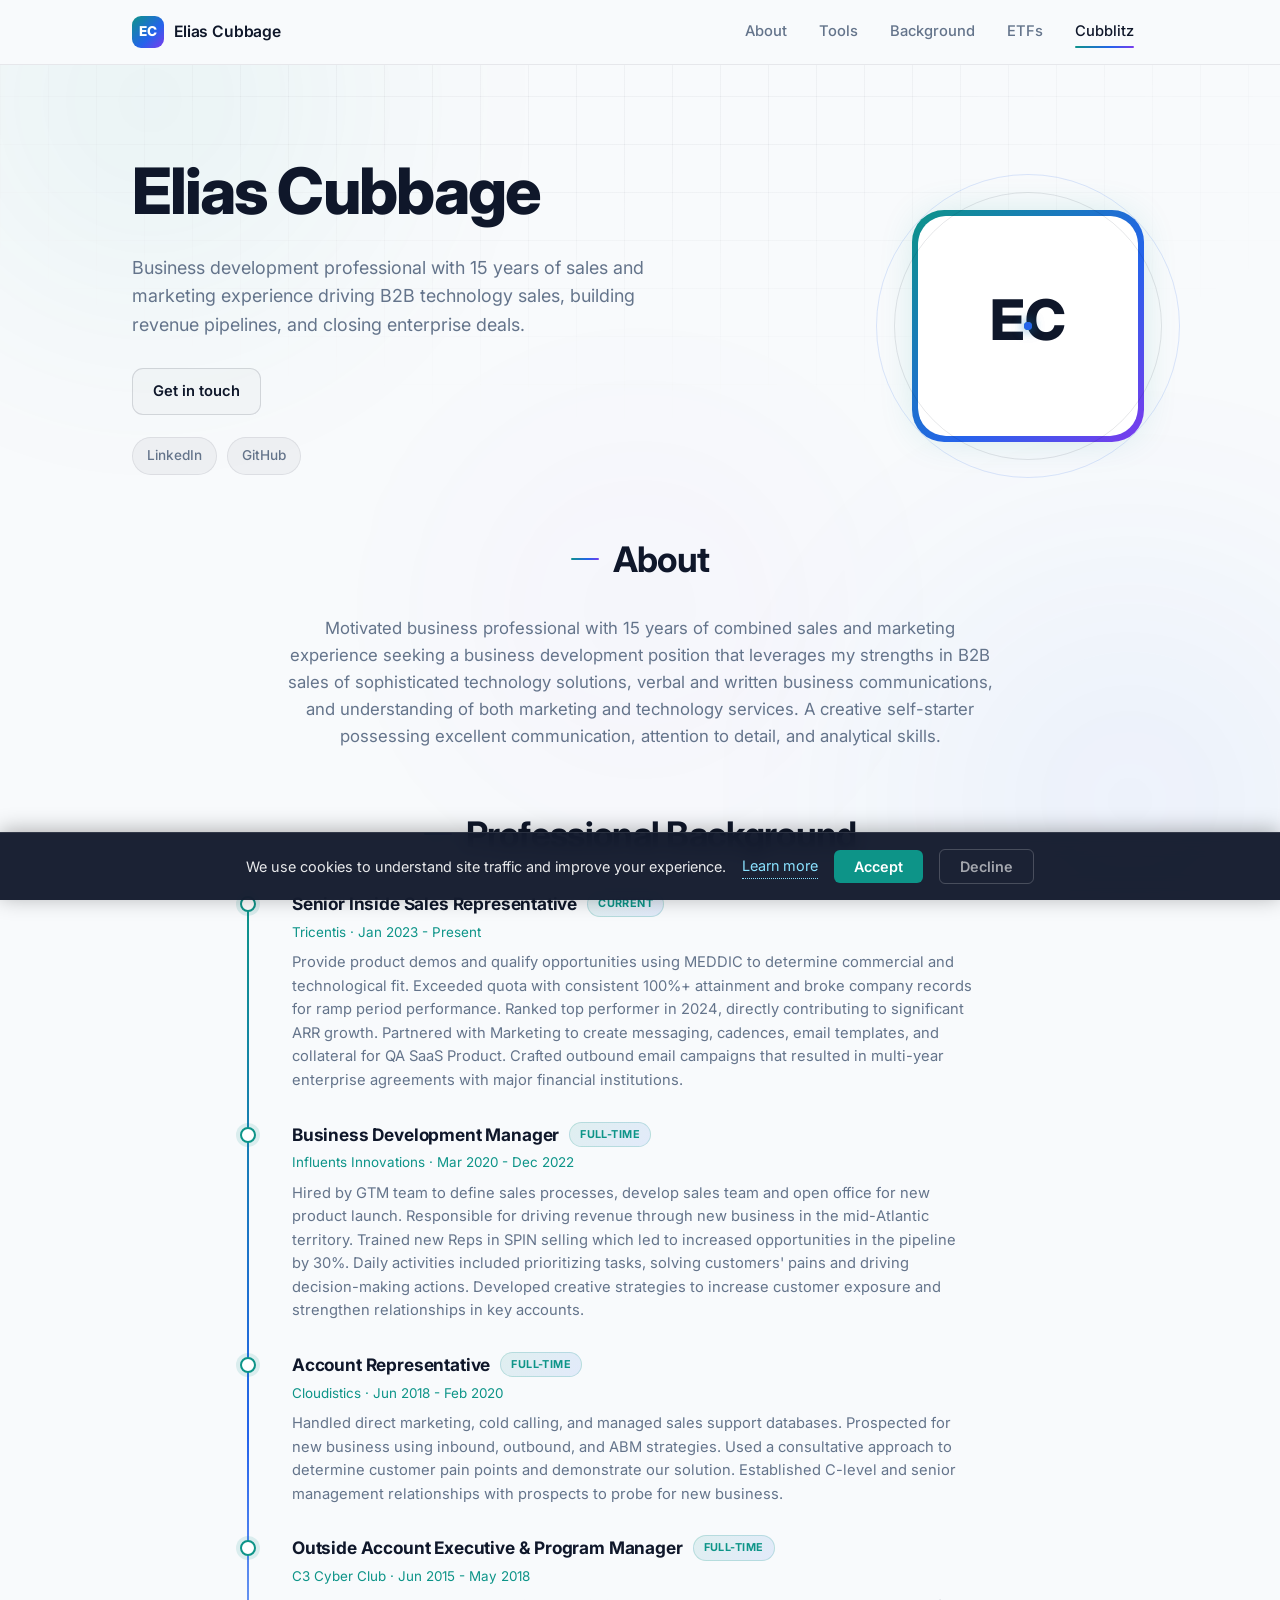
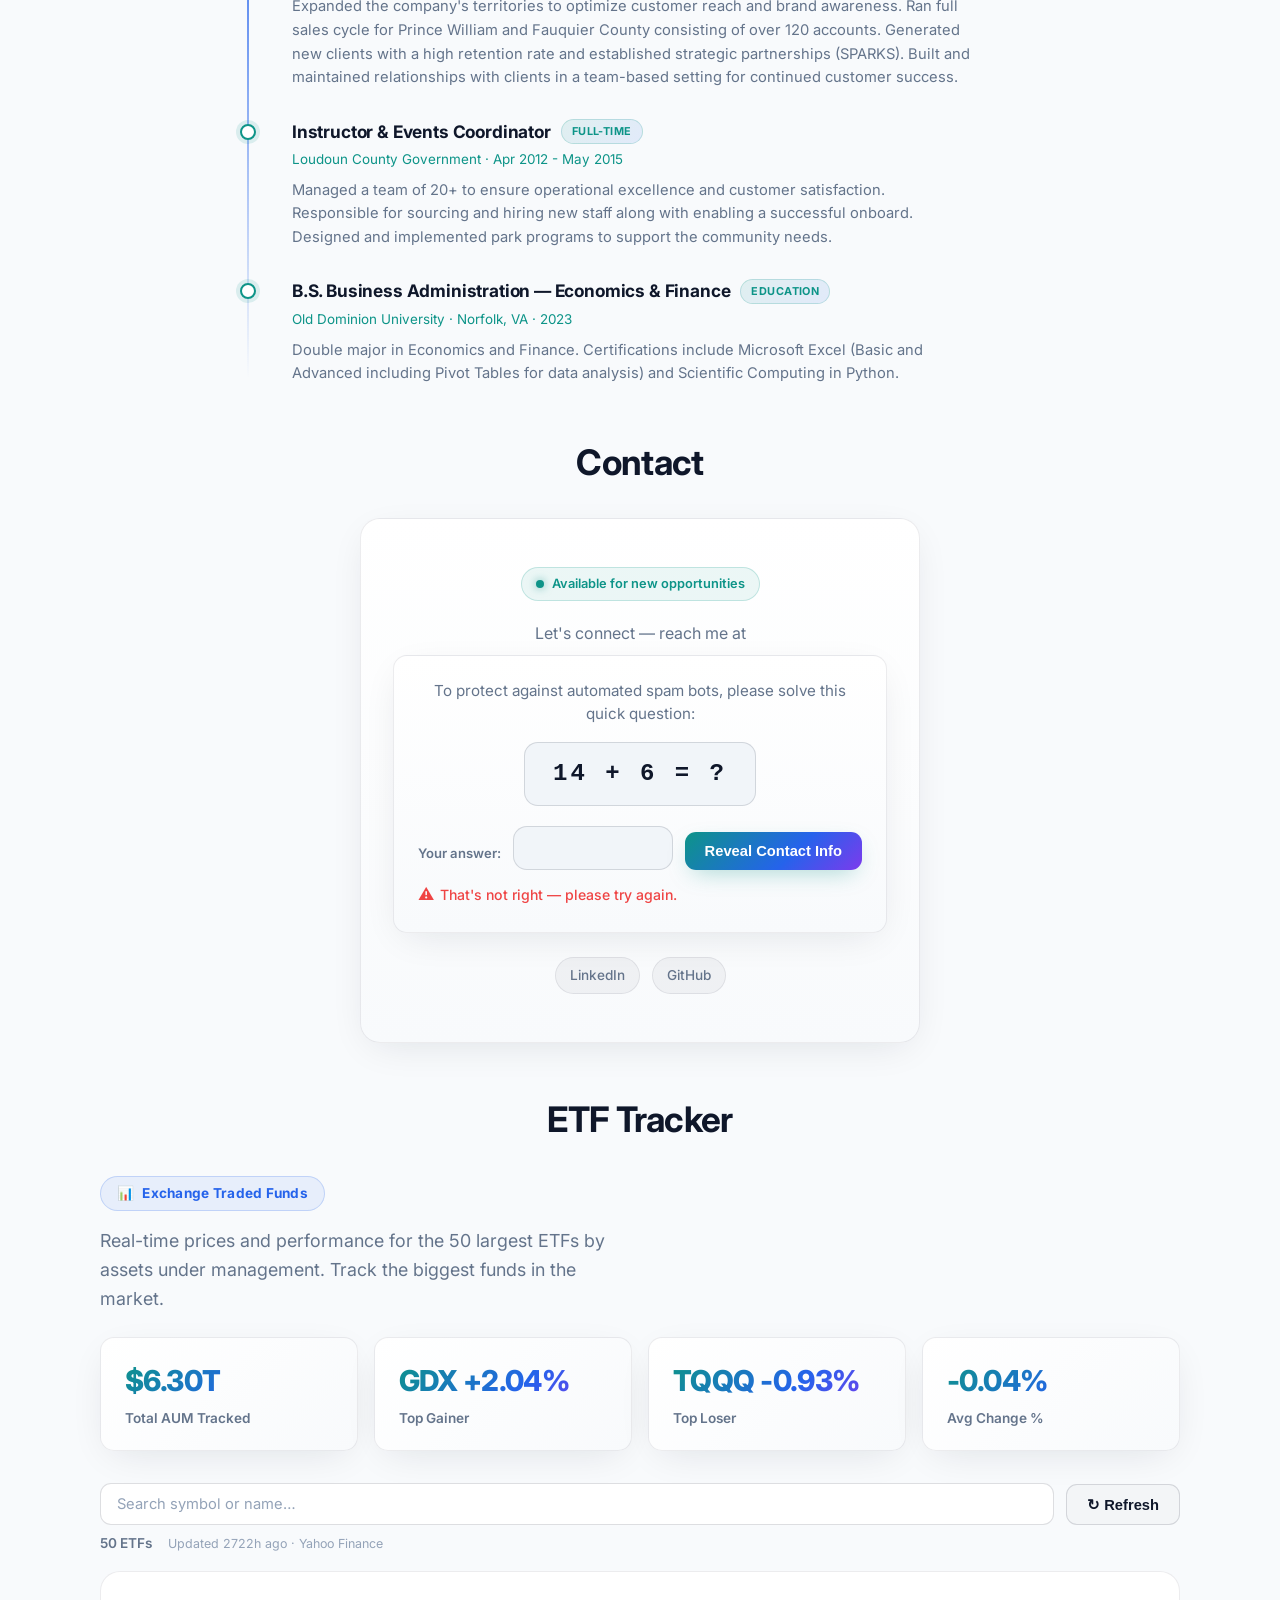
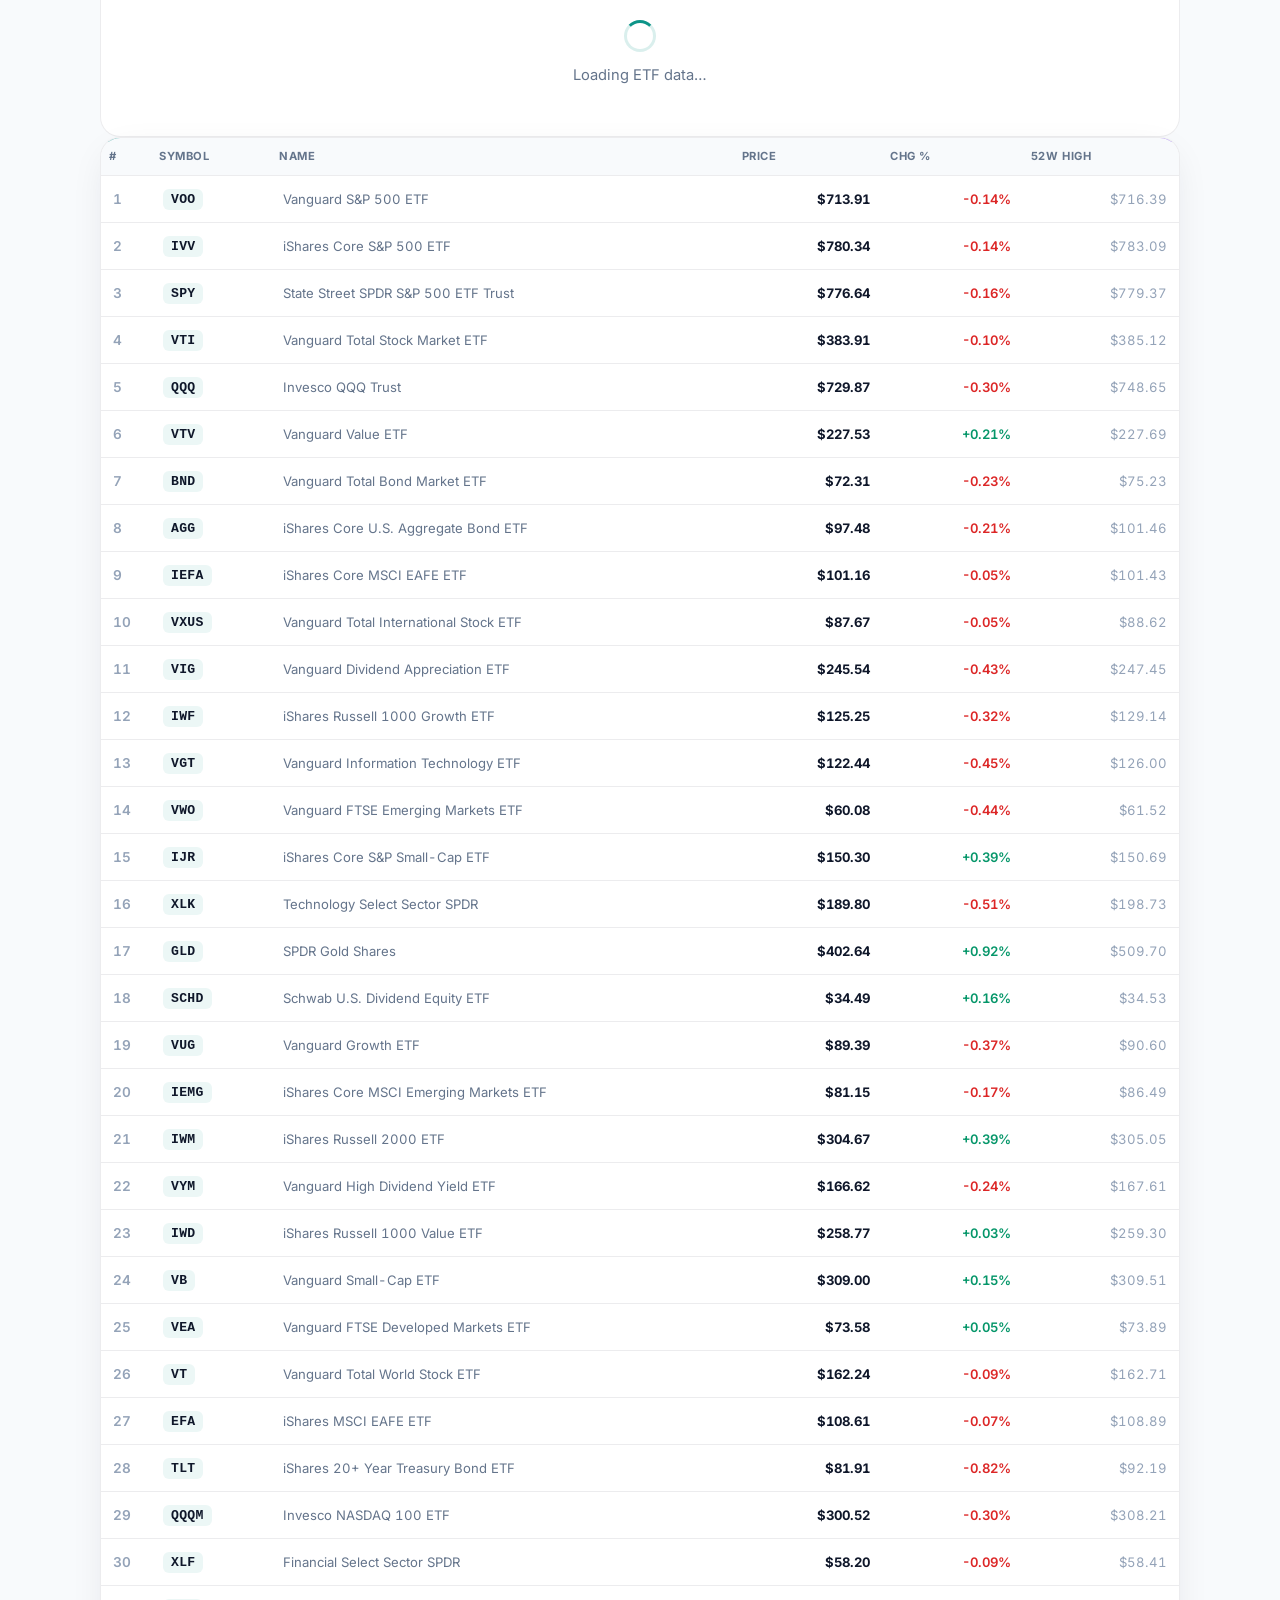
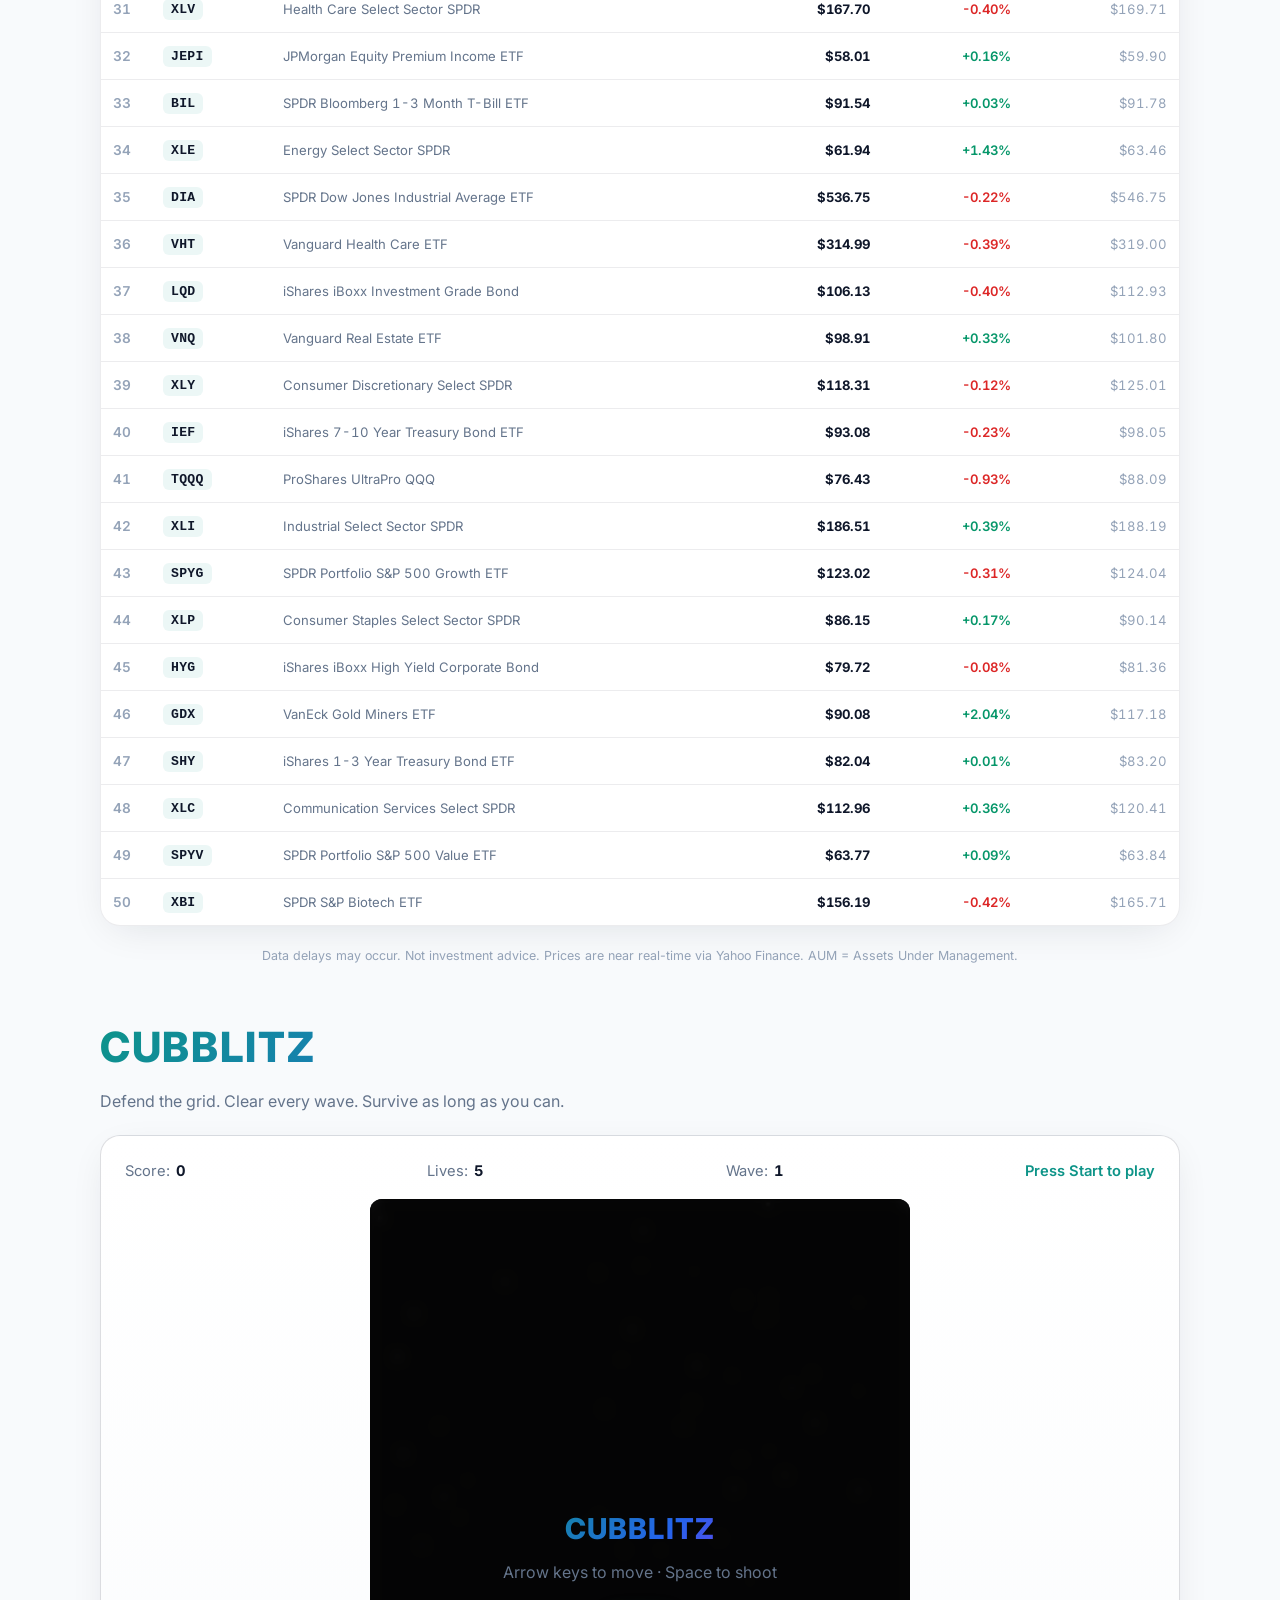
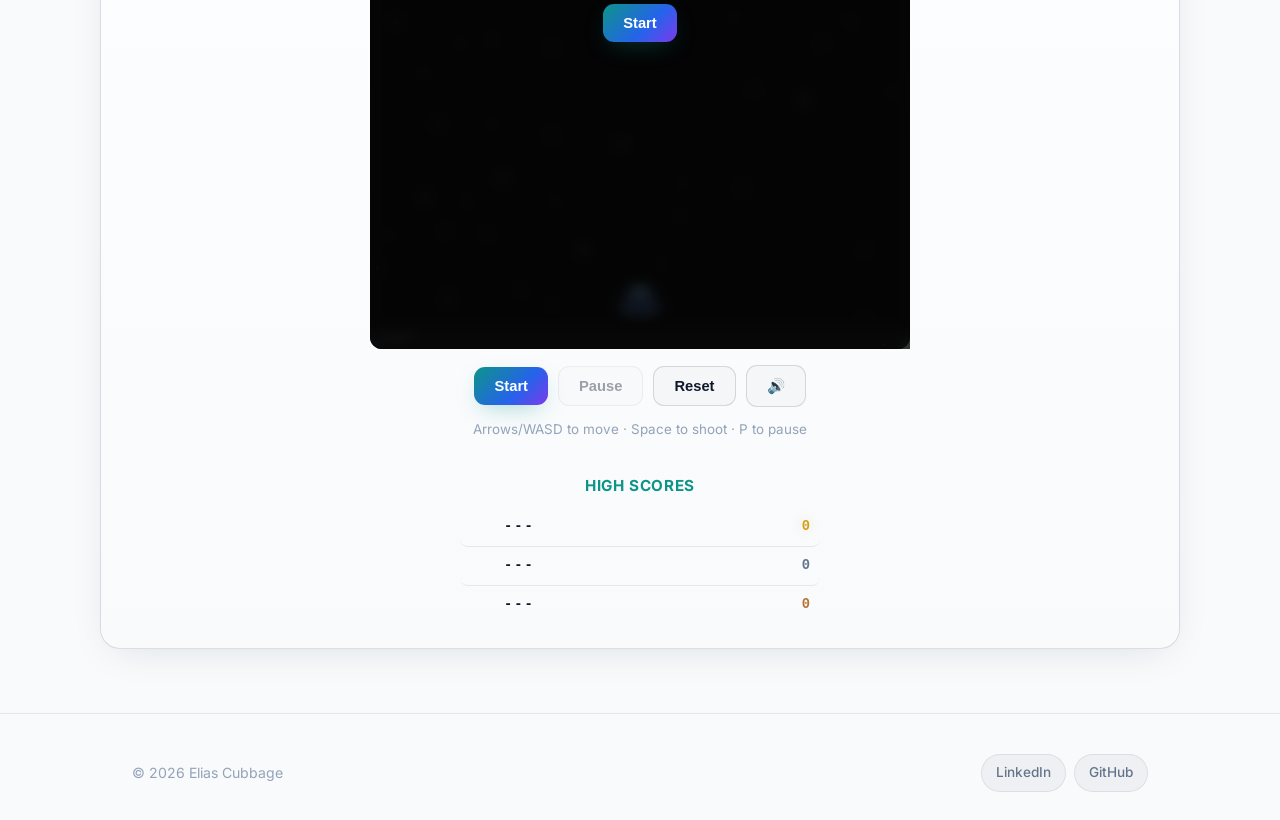
==== commit de182303: "Fix ETF data deploy: remove skip-ci so Pages deploys; fix homepage table column alignment" ====
--- a/index.html
+++ b/index.html
@@ -260,7 +260,6 @@
               <th class="sortable" data-sort="symbol">Symbol</th>
               <th class="sortable" data-sort="name">Name</th>
               <th class="sortable" data-sort="price">Price</th>
-              <th class="sortable" data-sort="change">Chg</th>
               <th class="sortable" data-sort="changePercent">Chg %</th>
               <th class="sortable" data-sort="volume">Volume</th>
               <th class="sortable" data-sort="marketCap">AUM</th>
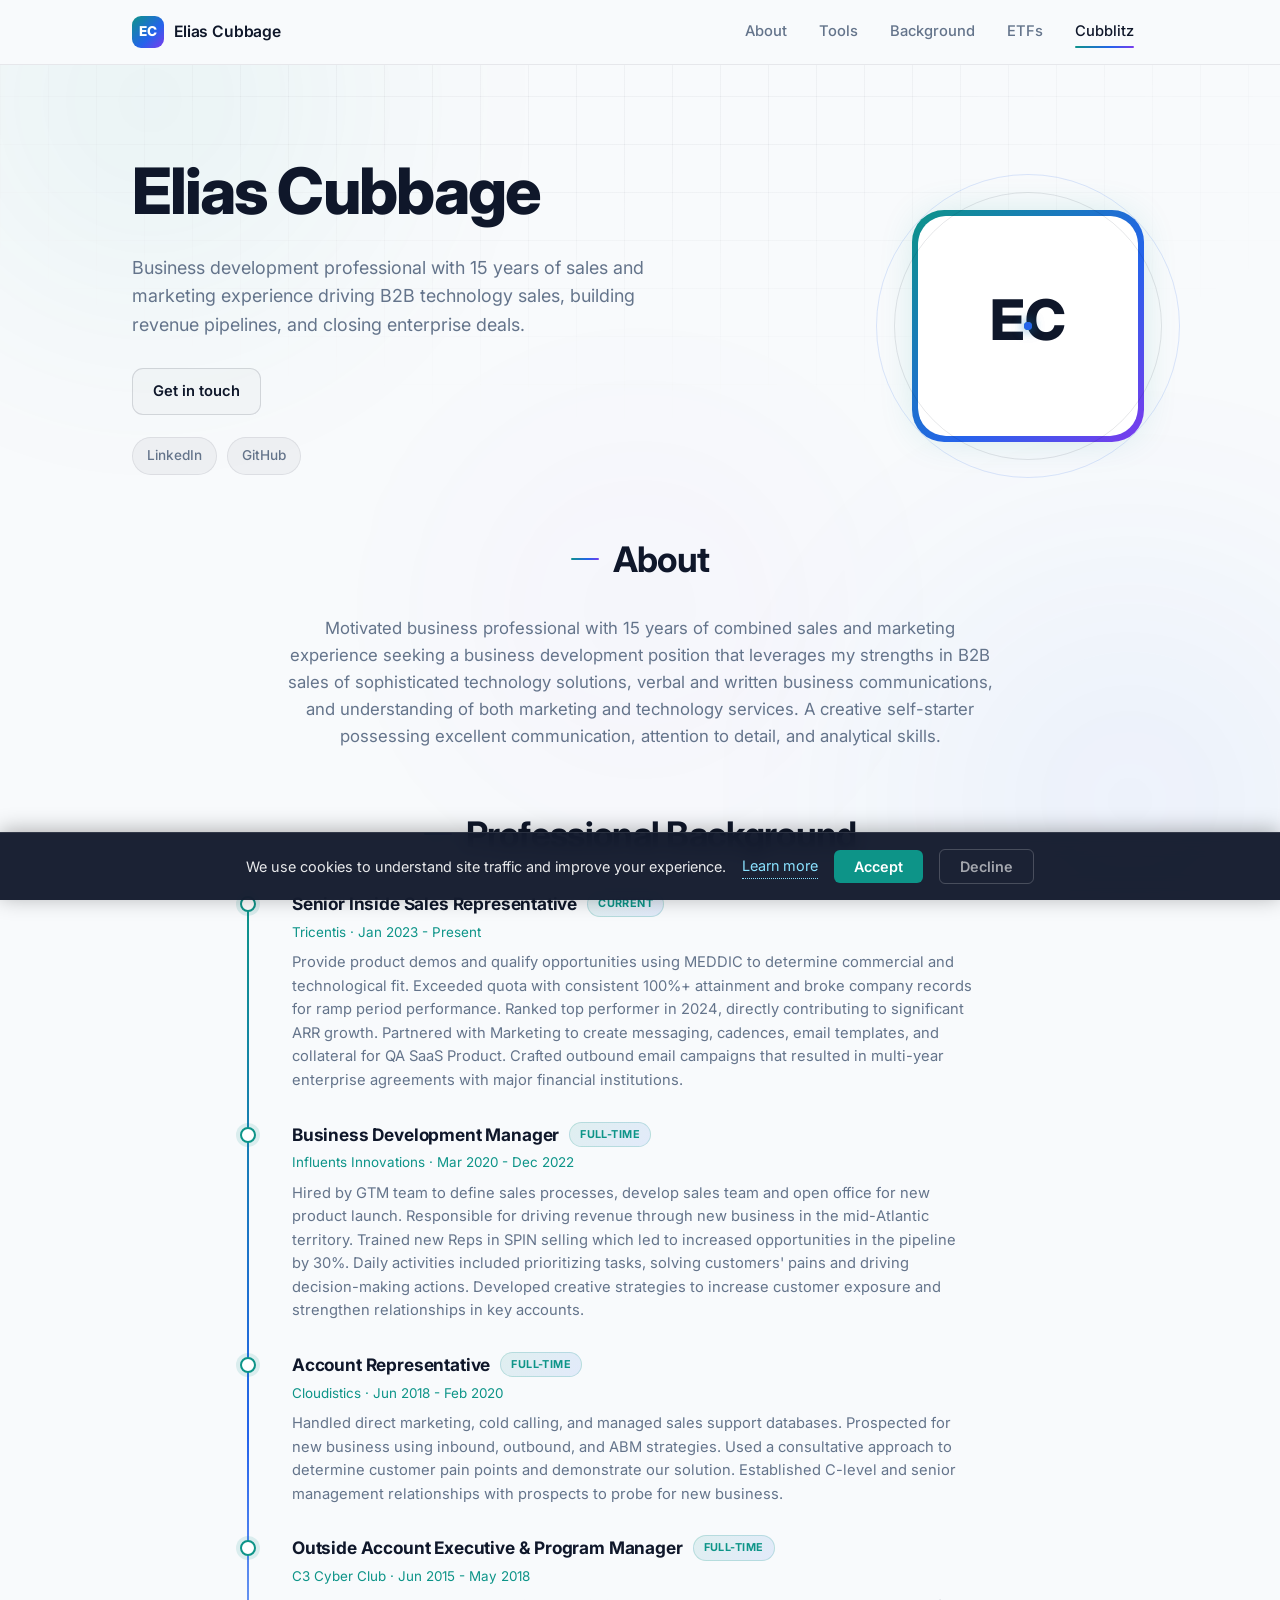
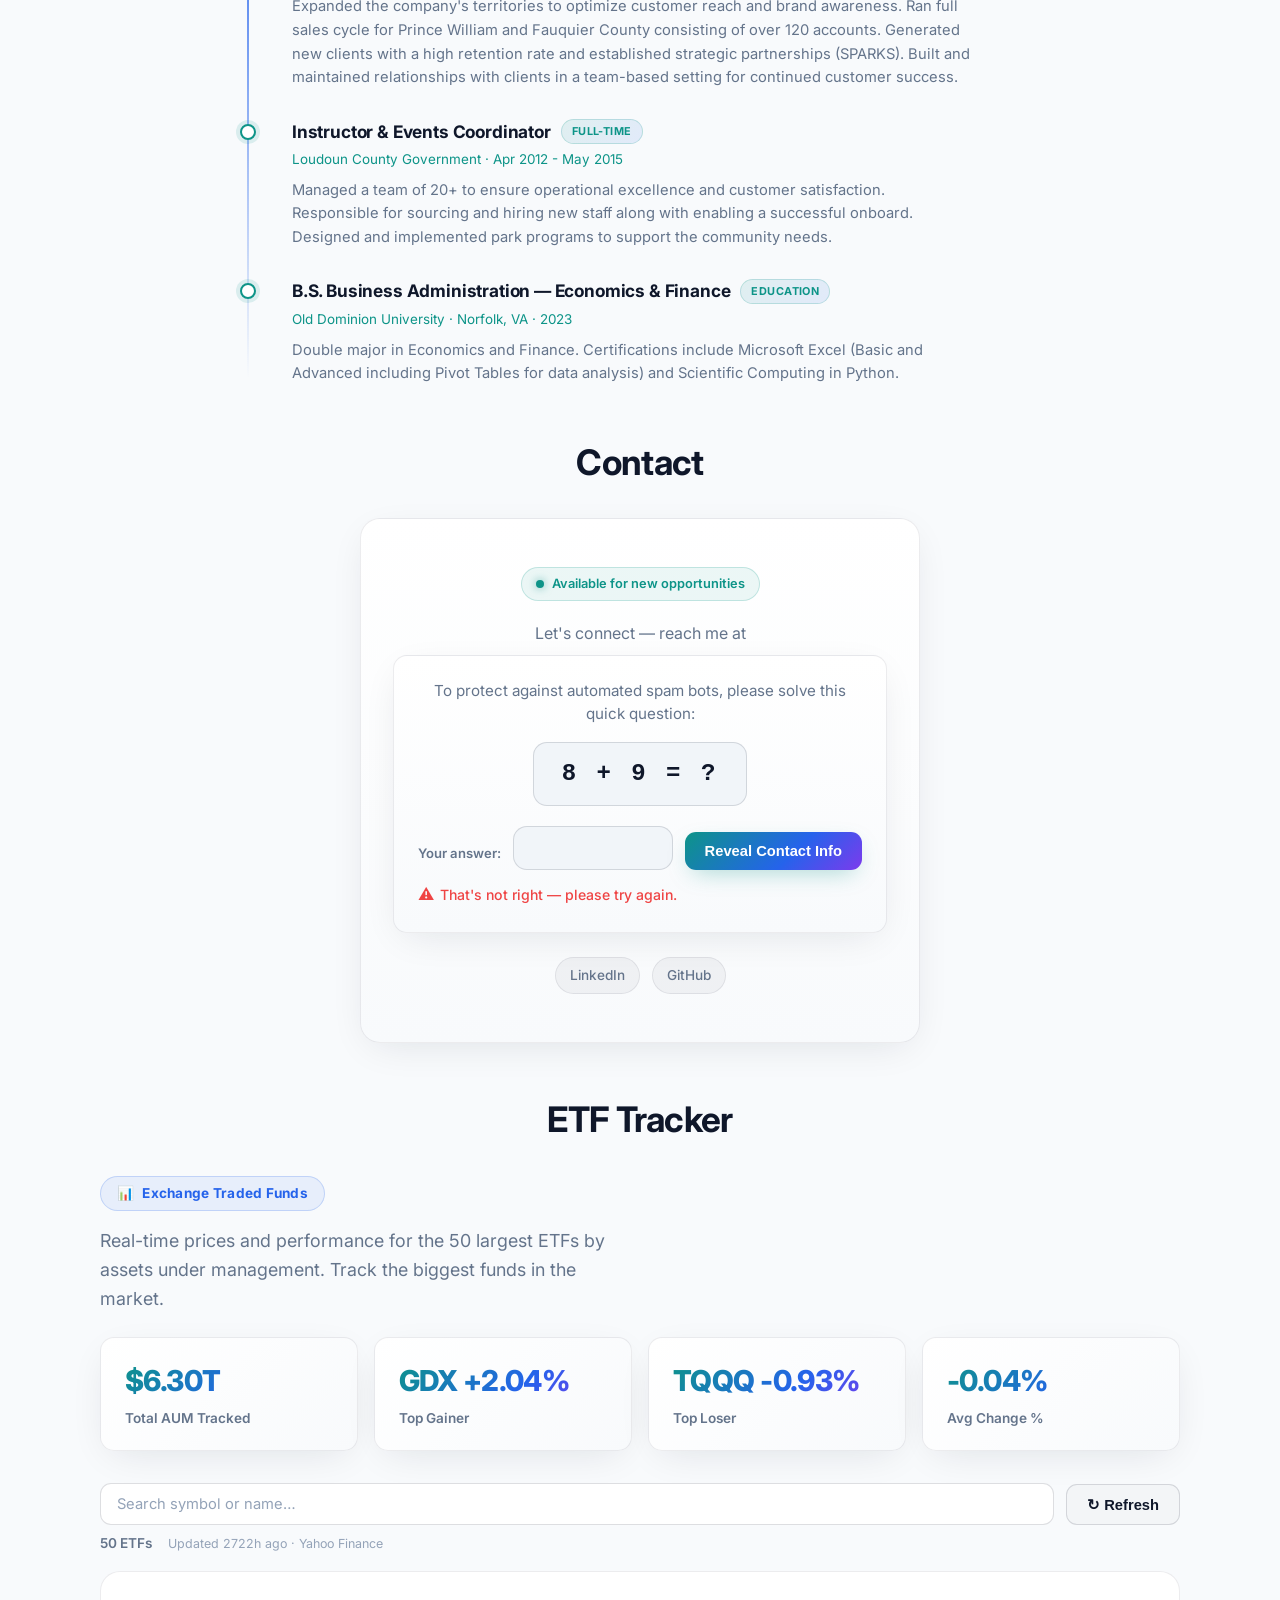
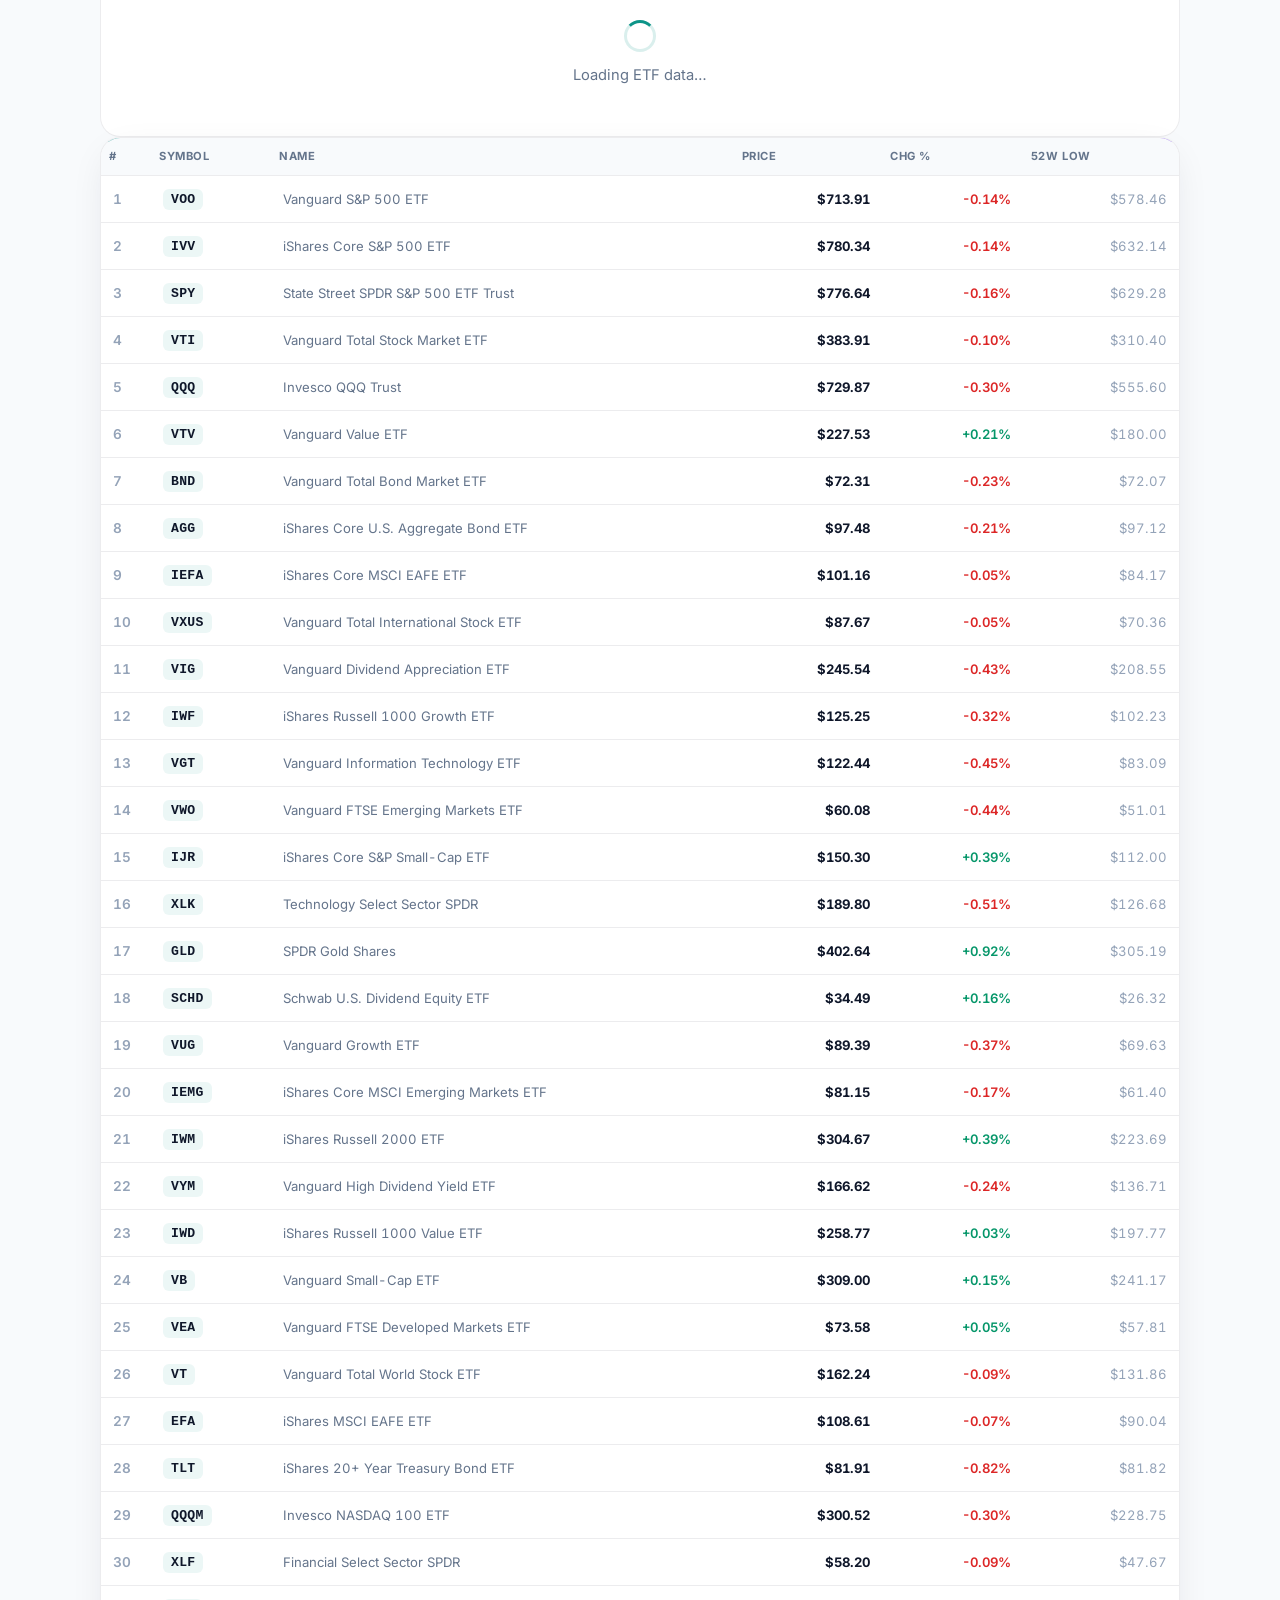
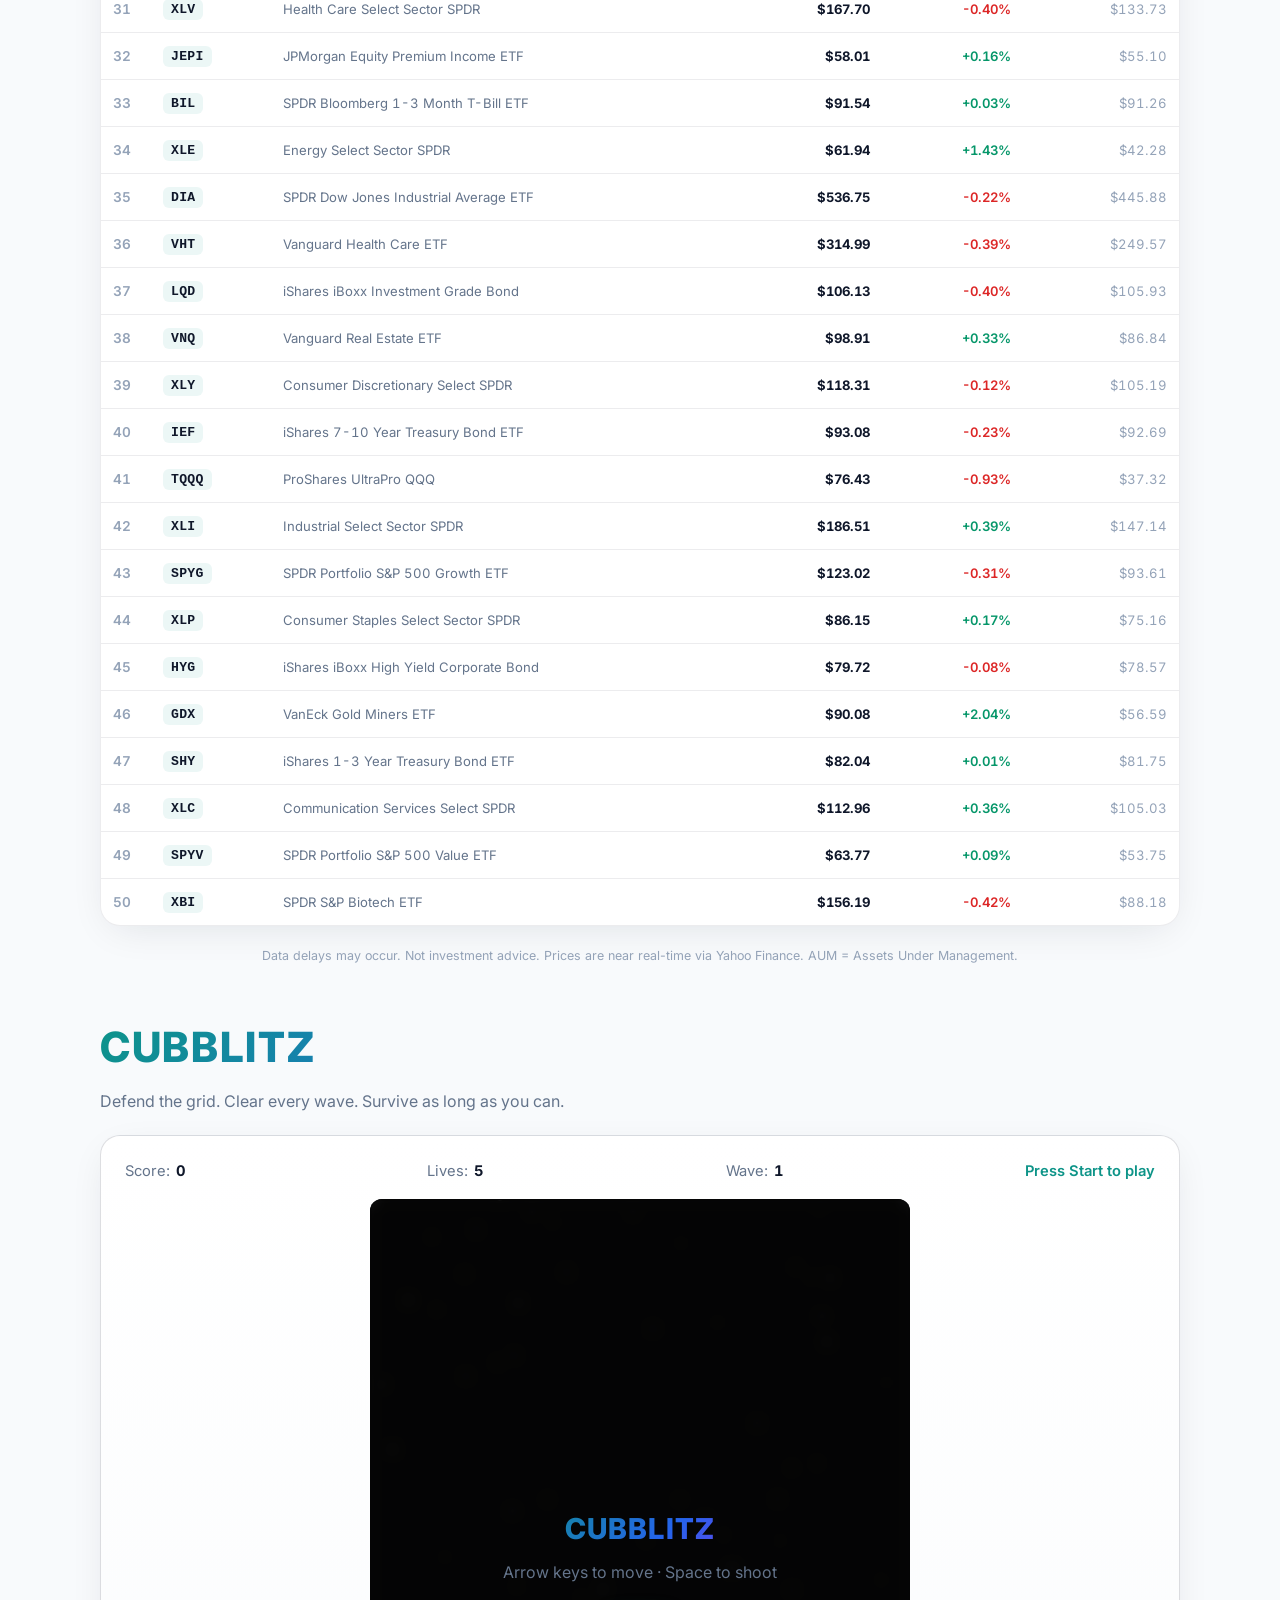
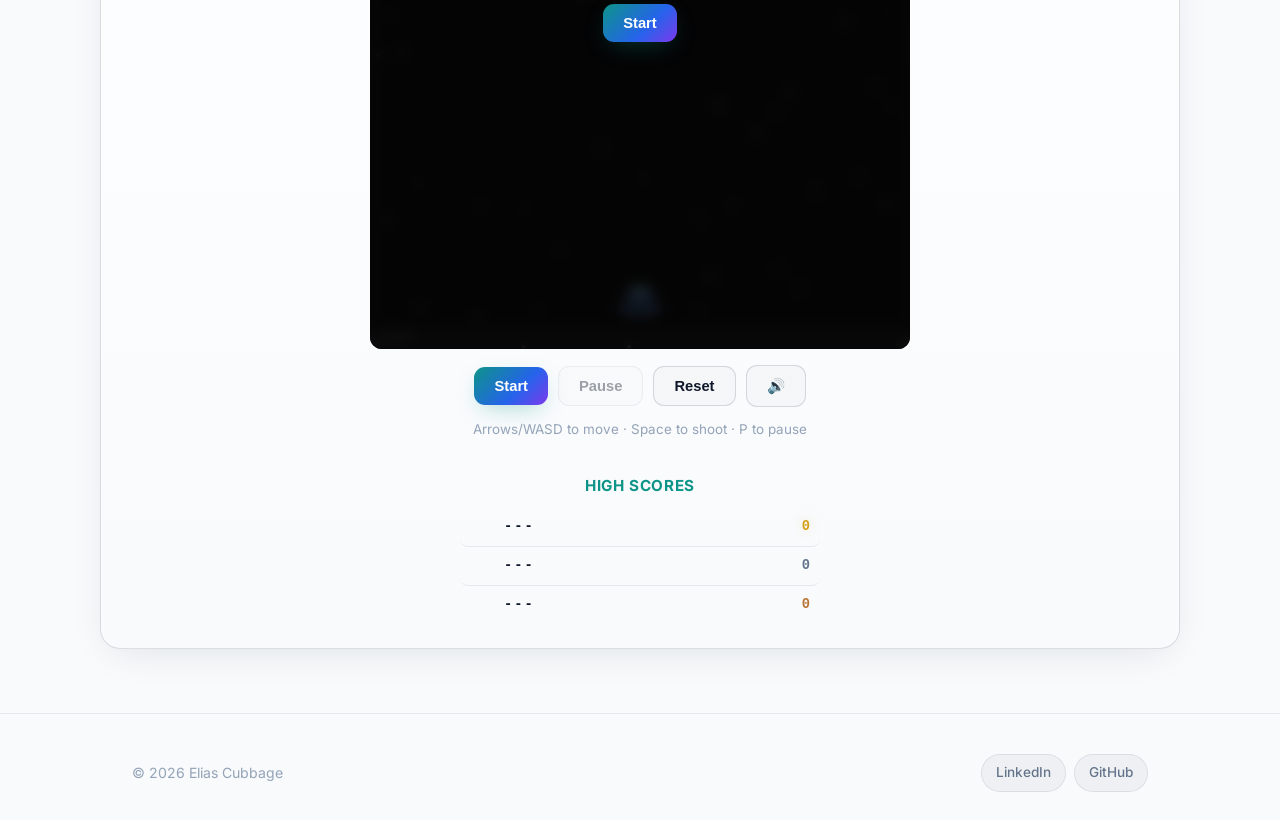
==== commit 9c3e2bd1: "Remove 52W High column; keep AUM as visible column" ====
--- a/index.html
+++ b/index.html
@@ -263,7 +263,6 @@
               <th class="sortable" data-sort="changePercent">Chg %</th>
               <th class="sortable" data-sort="volume">Volume</th>
               <th class="sortable" data-sort="marketCap">AUM</th>
-              <th class="sortable" data-sort="high">52W High</th>
               <th class="sortable" data-sort="low">52W Low</th>
             </tr>
           </thead>
